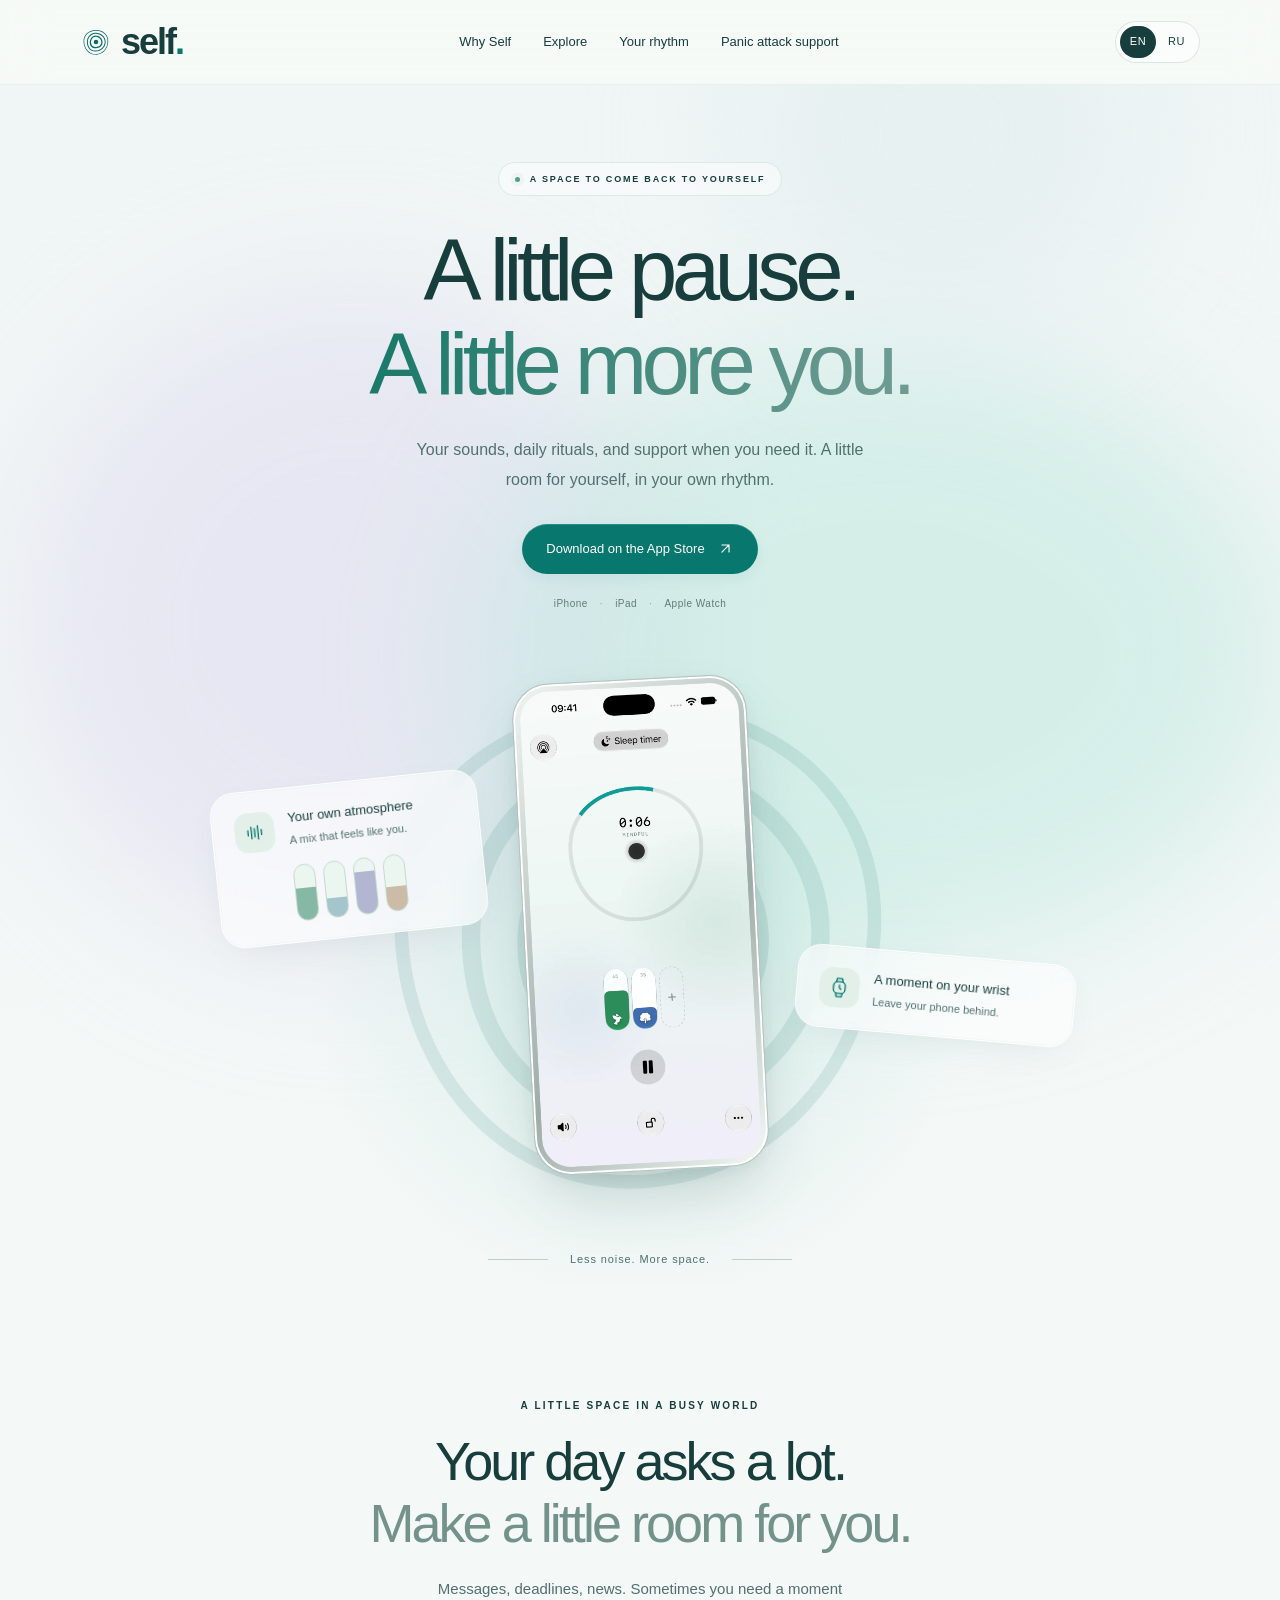
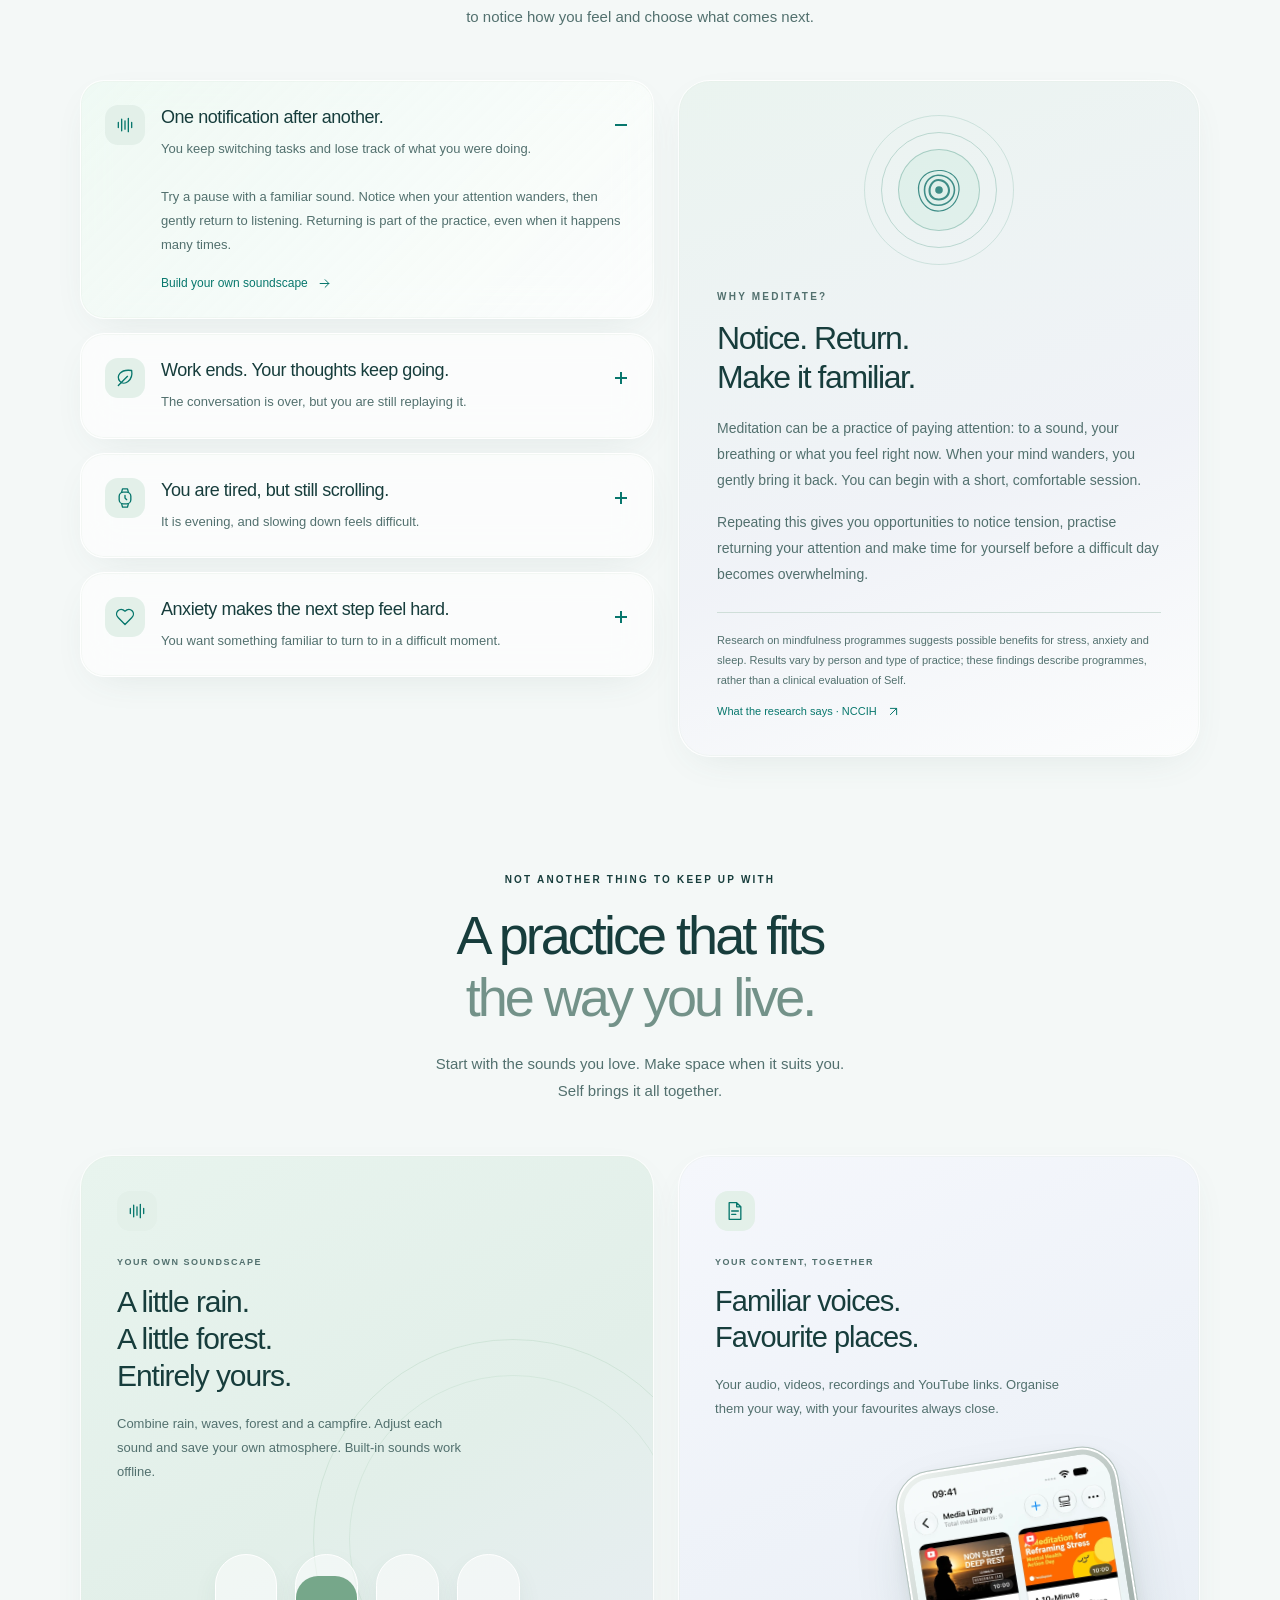
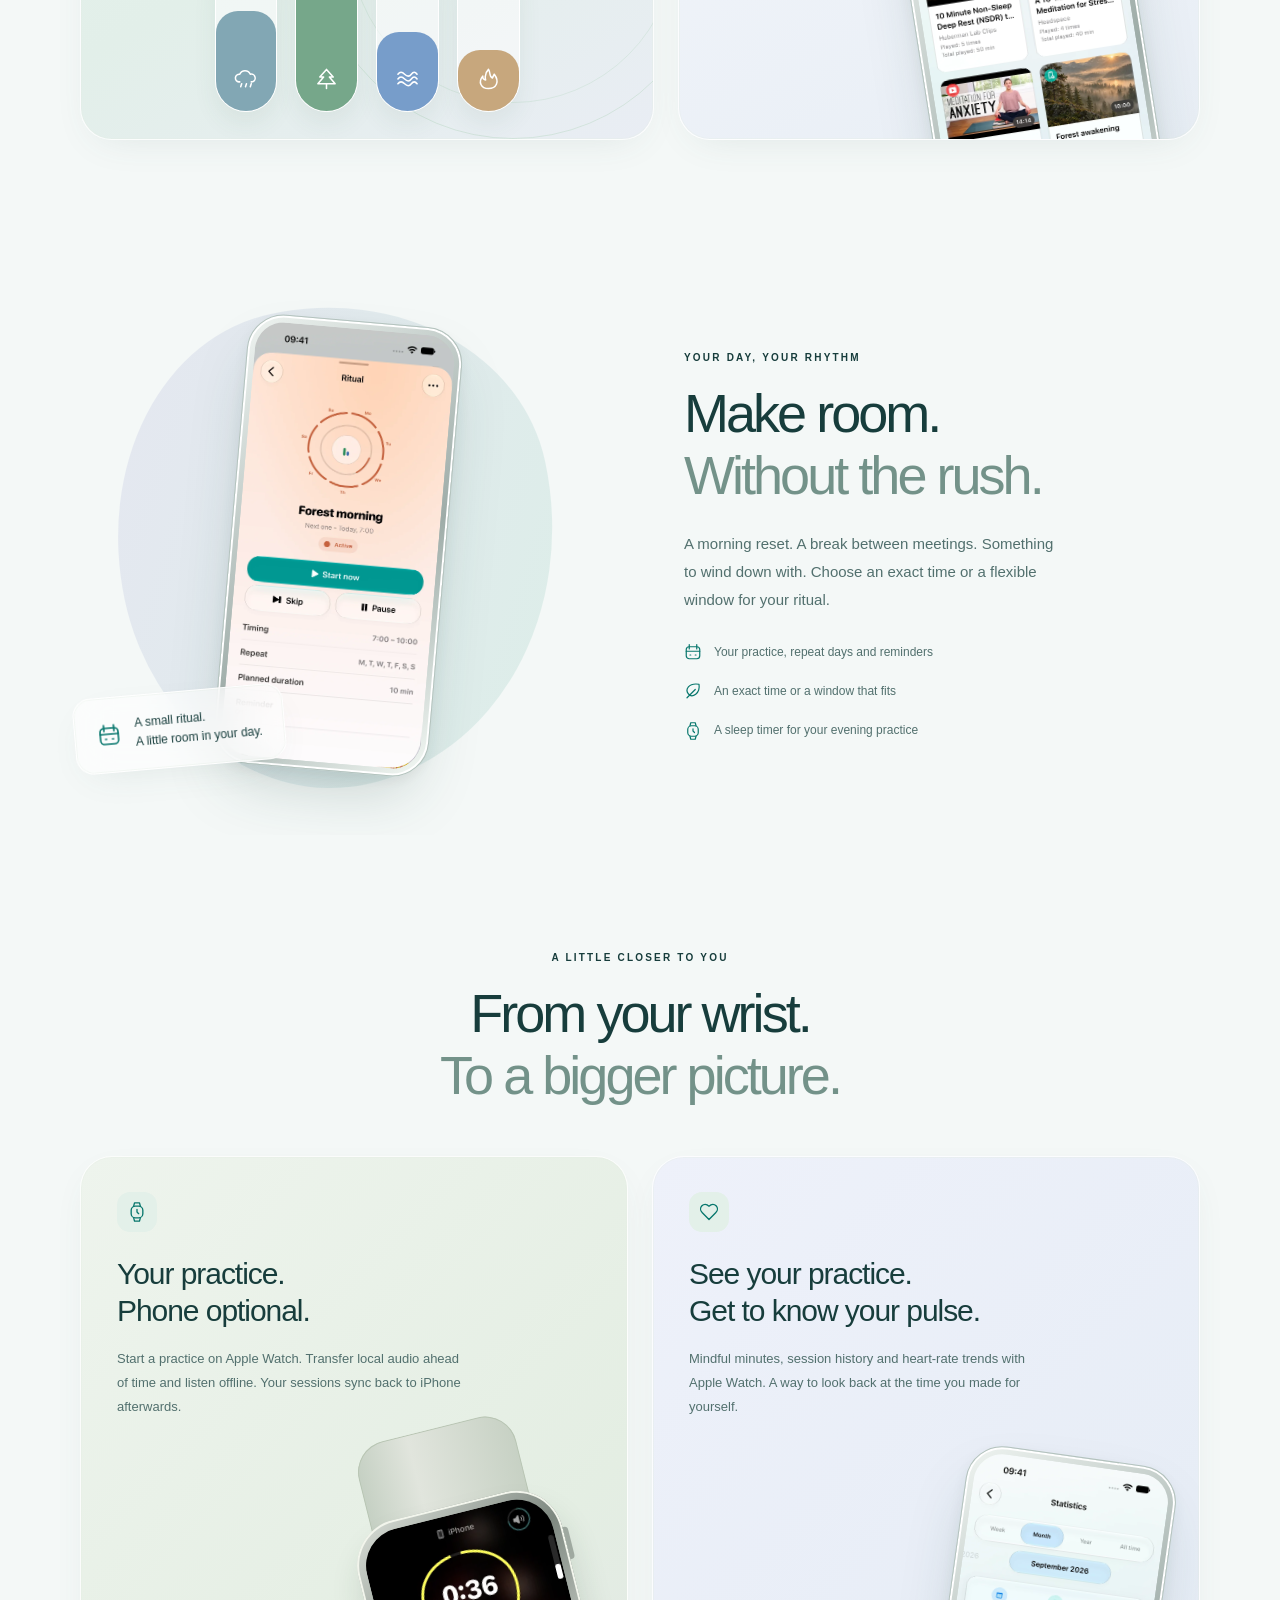
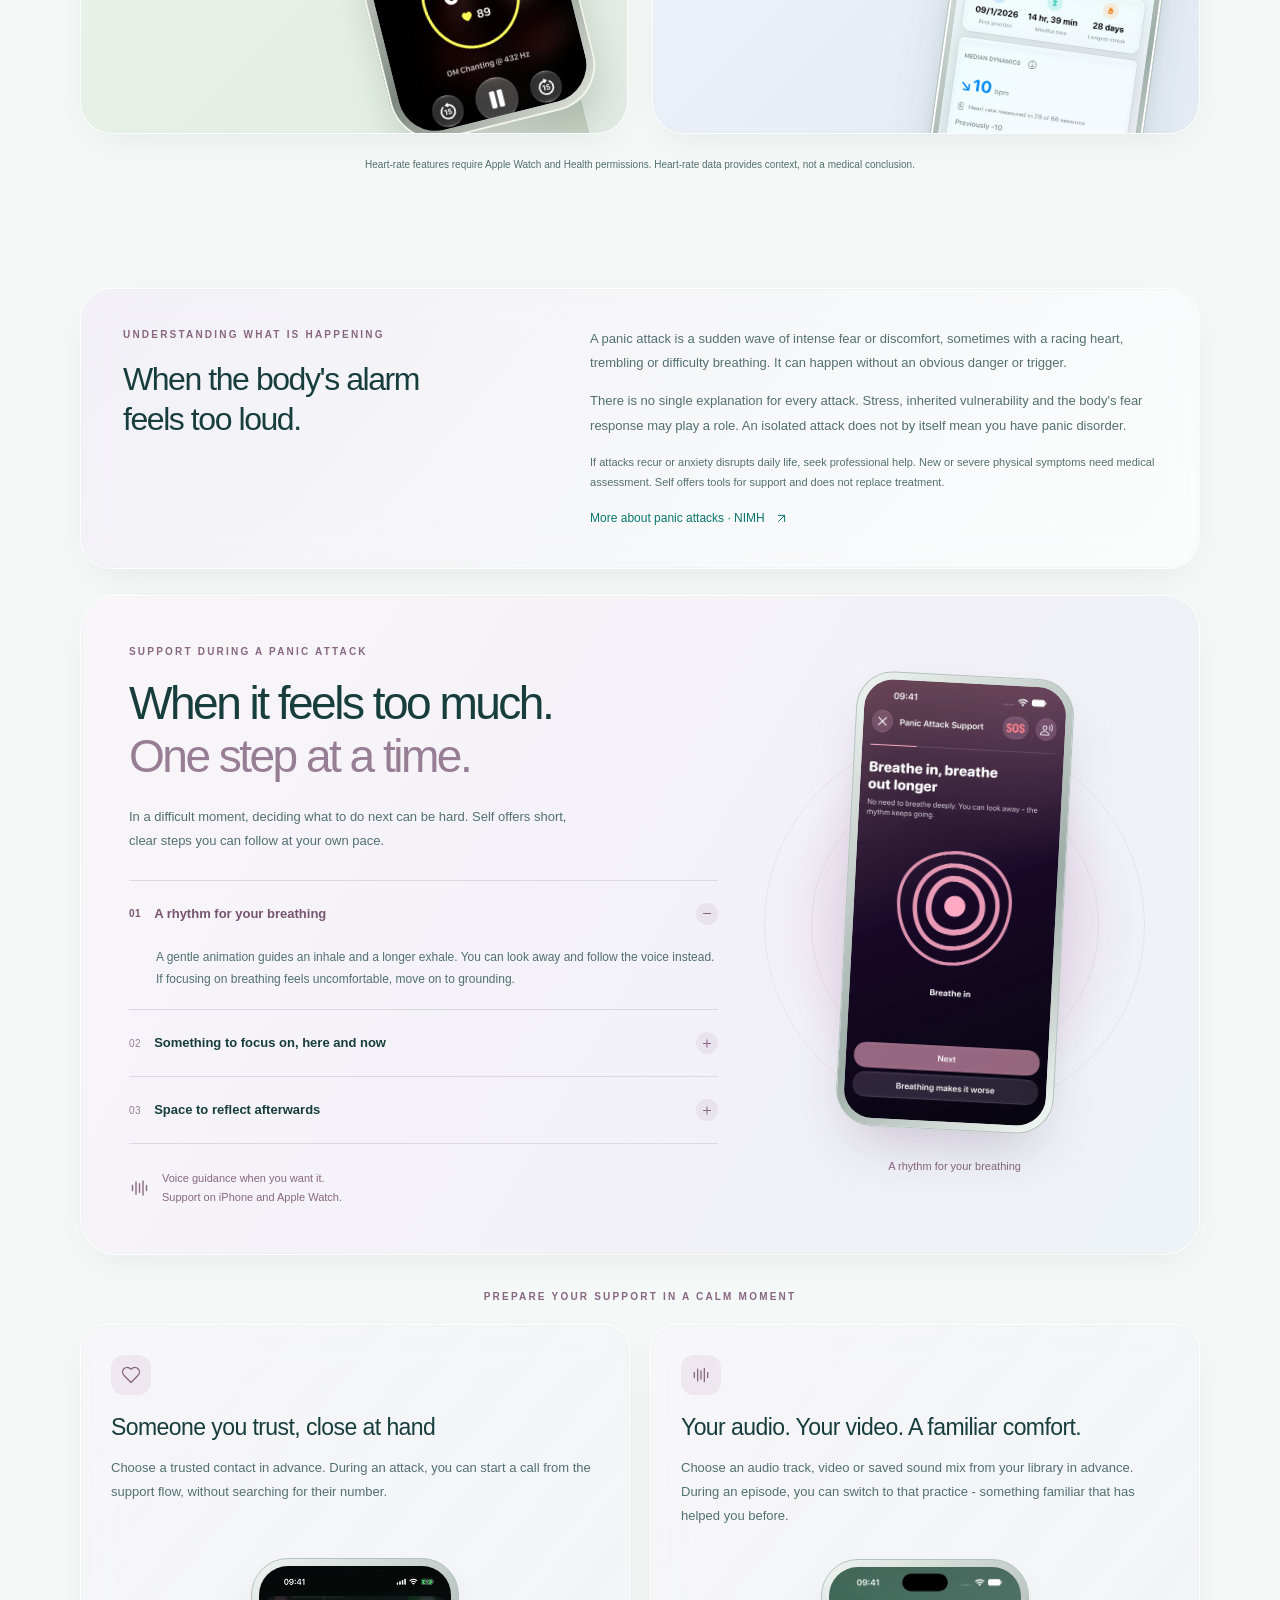
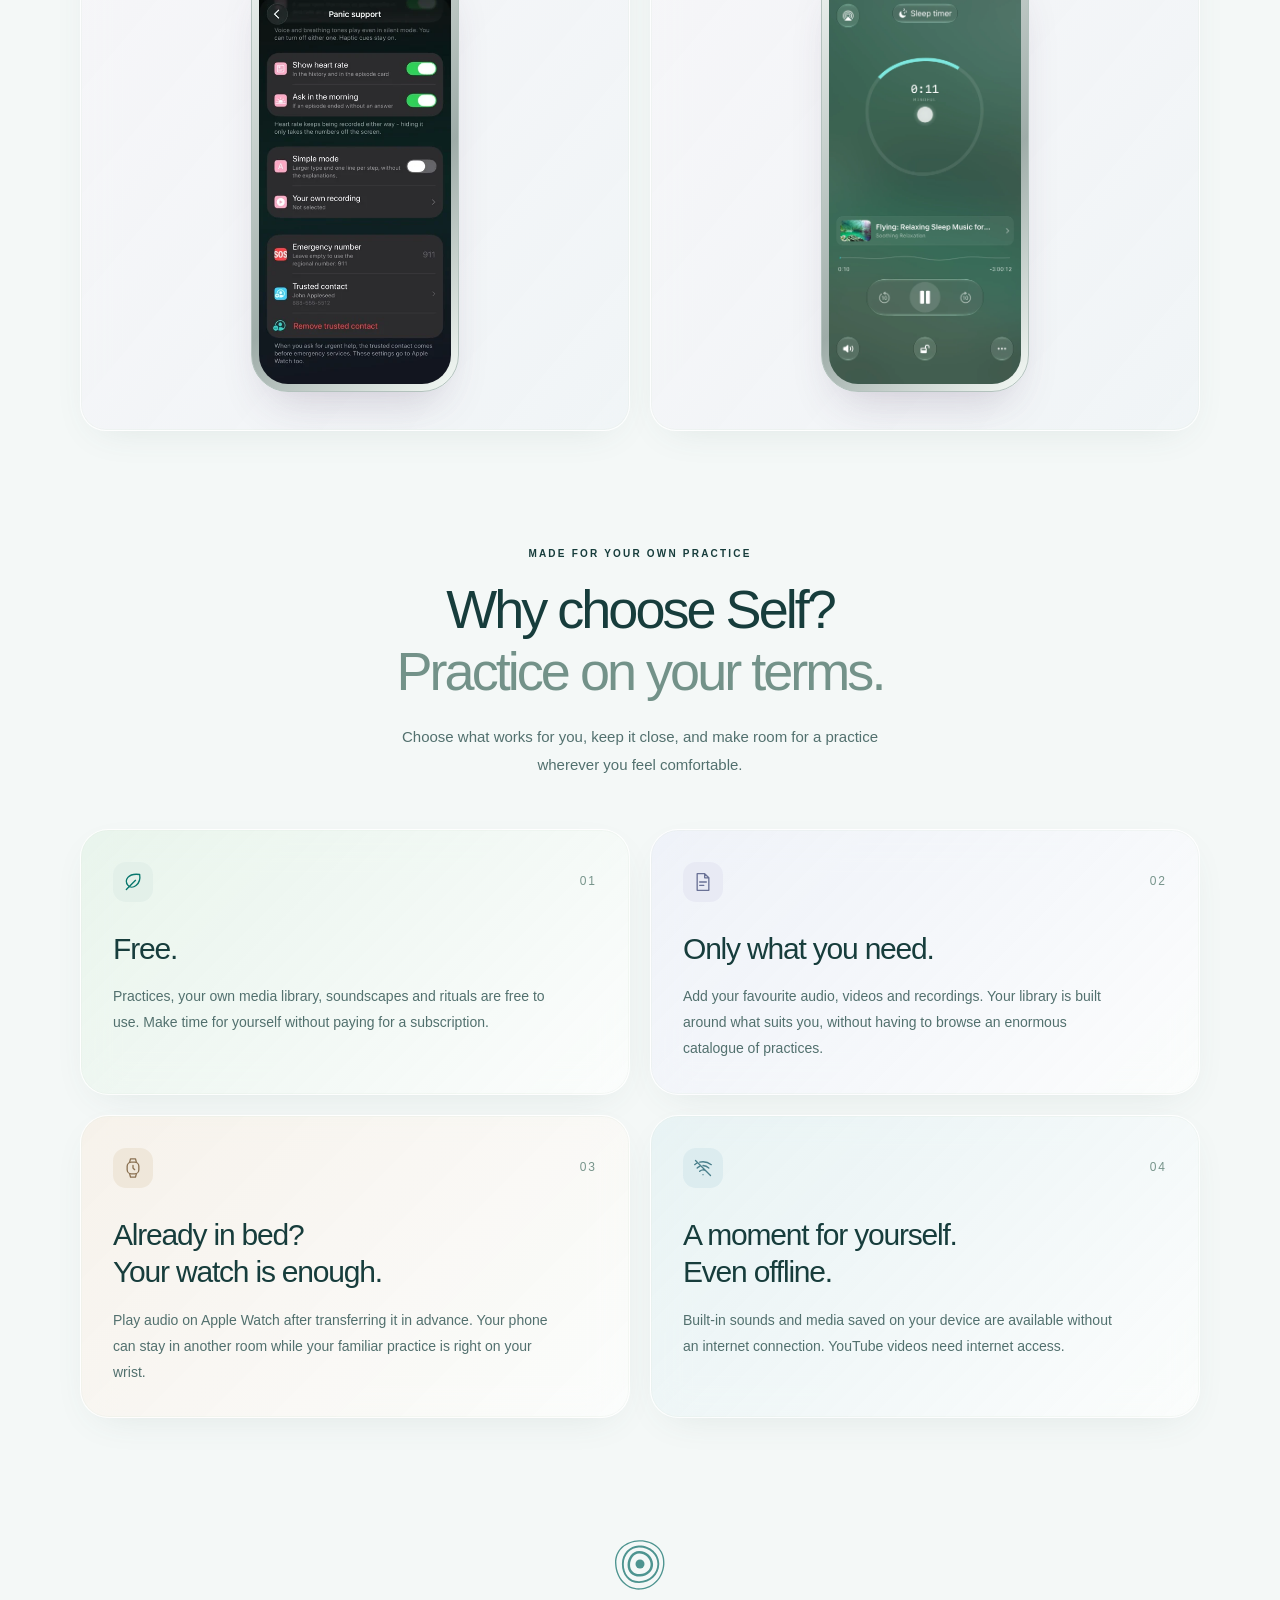
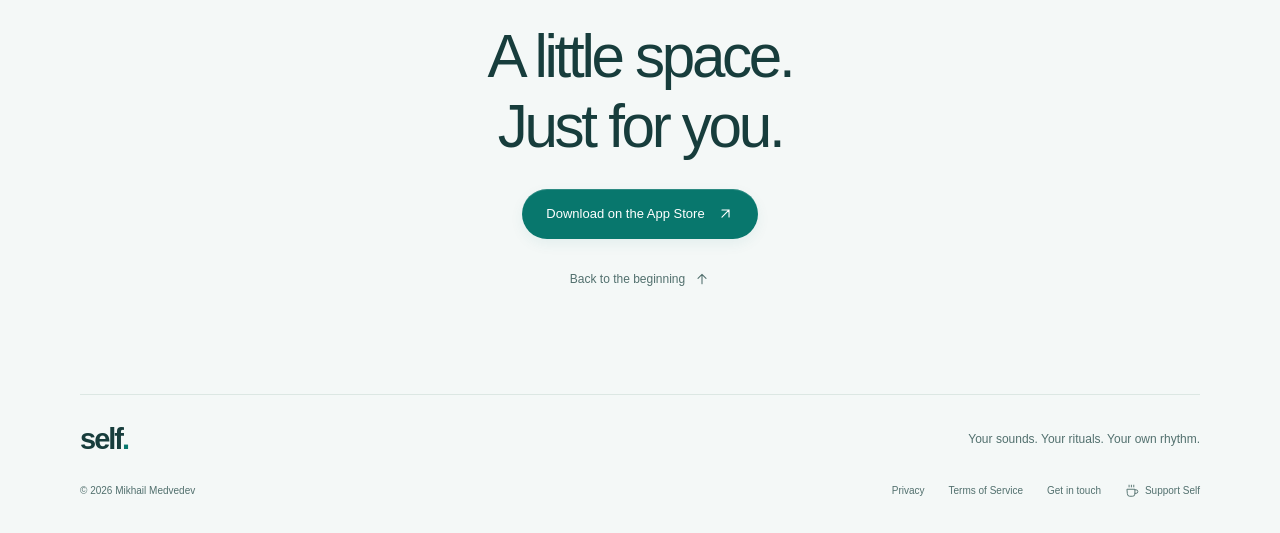
==== index.html @ de189ae2 "initial commit" ====
<!DOCTYPE html>
<html lang="en">
<head>
  <meta charset="utf-8">
  <meta name="viewport" content="width=device-width, initial-scale=1">
  <meta name="theme-color" content="#eff6f5">
  <meta name="description" content="Self is a space to come back to yourself. Your own sounds, daily rituals, mindful minutes and practices on Apple Watch.">
  <meta property="og:type" content="website">
  <meta property="og:title" content="Self - A space to come back to yourself">
  <meta property="og:description" content="Your sounds. Your rituals. Your own rhythm. Meet Self for iPhone, iPad and Apple Watch.">
  <meta property="og:image" content="https://c0dedbear.github.io/self-public/assets/social.jpg">
  <meta property="og:image:width" content="1200">
  <meta property="og:image:height" content="630">
  <meta name="twitter:card" content="summary_large_image">
  <title>Self - A space to come back to yourself</title>
  <link rel="icon" type="image/svg+xml" href="assets/favicon.svg">
  <link rel="stylesheet" href="assets/site.css">
  <link rel="preload" href="assets/mark.svg" as="image" type="image/svg+xml">
  <script src="assets/site.js" defer></script>
</head>
<body>
  <a class="skip-link" href="#main" data-i18n="skip">Skip to content</a>
  <svg class="icon-definitions" aria-hidden="true" xmlns="http://www.w3.org/2000/svg">
    <defs>
      <symbol id="i-arrow" viewBox="0 0 24 24"><path d="M5 12h14m-6-6 6 6-6 6"/></symbol>
      <symbol id="i-external" viewBox="0 0 24 24"><path d="M7 17 17 7M7 7h10v10"/></symbol>
      <symbol id="i-sound" viewBox="0 0 24 24"><path d="M4 9v6m4-10v14m4-12v10m4-13v16m4-11v6"/></symbol>
      <symbol id="i-watch" viewBox="0 0 24 24"><rect x="5" y="5" width="14" height="14" rx="5"/><path d="m8 5 1-4h6l1 4m-8 14 1 4h6l1-4m-4-10v3l2 2"/></symbol>
      <symbol id="i-leaf" viewBox="0 0 24 24"><path d="M20 3C6 1 1 10 6 16s16-1 14-13ZM4 21 15 10"/></symbol>
      <symbol id="i-heart" viewBox="0 0 24 24"><path d="M20 13 12 21 4 13C-2 7 6-1 12 5c6-6 14 2 8 8Z"/></symbol>
      <symbol id="i-file" viewBox="0 0 24 24"><path d="M14 2H5v20h14V7Zm0 0v5h5M8 12h8M8 16h5"/></symbol>
      <symbol id="i-calendar" viewBox="0 0 24 24"><rect x="3" y="5" width="18" height="16" rx="4"/><path d="M7 2v6m10-6v6M3 11h18m-13 5h1m6 0h1"/></symbol>
      <symbol id="i-rain" viewBox="0 0 24 24"><path d="M6 15H5a4 4 0 1 1 1-8 6 6 0 0 1 11 0 4 4 0 1 1 2 8h-1M8 17l-1 3m6-3-1 3m6-3-1 3"/></symbol>
      <symbol id="i-tree" viewBox="0 0 24 24"><path d="m12 2 7 8h-4l6 7H3l6-7H5Zm0 15v5"/></symbol>
      <symbol id="i-wave" viewBox="0 0 24 24"><path d="M2 7q3-4 7 0t7 0 6 0M2 12q3-4 7 0t7 0 6 0M2 17q3-4 7 0t7 0 6 0"/></symbol>
      <symbol id="i-fire" viewBox="0 0 24 24"><path d="M12 2c3 5 0 7 4 9l2-4c6 8 2 15-6 15S1 15 6 9c0 4 3 4 3 4s-2-6 3-11Z"/></symbol>
      <symbol id="i-coffee" viewBox="0 0 24 24"><path d="M4 9h13v8a4 4 0 0 1-4 4H8a4 4 0 0 1-4-4Zm13 1h2a3 3 0 1 1 0 6h-2M7 2v3m4-3v3m4-3v3"/></symbol>
      <symbol id="i-offline" viewBox="0 0 24 24"><path d="M3 3l18 18M2 8a17 17 0 0 1 3-2m3-1a17 17 0 0 1 14 3M5 12a11 11 0 0 1 3-2m4-1a11 11 0 0 1 7 3M8 16a6 6 0 0 1 7-1M12 20h.01"/></symbol>
      <symbol id="i-menu" viewBox="0 0 24 24"><path d="M4 8h16M4 16h16"/></symbol>
    </defs>
  </svg>

  <header class="site-header">
    <div class="header-inner container">
      <a class="wordmark" href="#" aria-label="Self"><img src="assets/mark.svg" width="32" height="32" alt=""><span>self<span class="wordmark-dot">.</span></span></a>
      <nav class="desktop-nav" aria-label="Main navigation" data-i18n-aria="nav">
        <a href="#why-self" data-i18n="navWhy">Why Self</a><a href="#features" data-i18n="navFeatures">Explore</a>
        <a href="#rhythm" data-i18n="navRhythm">Your rhythm</a>
        <a href="#support" data-i18n="navSupport">Panic attack support</a>
      </nav>
      <div class="header-actions">
        <div class="language-switch" role="group" aria-label="Language">
          <button type="button" data-language="en" aria-label="English" aria-pressed="true" lang="en">EN</button>
          <button type="button" data-language="ru" aria-label="Русский" aria-pressed="false" lang="ru">RU</button>
        </div>
        <details class="mobile-menu">
          <summary aria-label="Menu" data-i18n-aria="menu"><svg class="icon" aria-hidden="true"><use href="#i-menu"/></svg></summary>
          <nav aria-label="Mobile navigation" data-i18n-aria="nav"><a href="#why-self" data-i18n="navWhy">Why Self</a><a href="#features" data-i18n="navFeatures">Explore</a><a href="#rhythm" data-i18n="navRhythm">Your rhythm</a><a href="#support" data-i18n="navSupport">Panic attack support</a></nav>
        </details>
      </div>
    </div>
  </header>

  <main id="main">
    <section class="hero" aria-labelledby="hero-title">
      <div class="hero-wash" aria-hidden="true"><span></span><span></span><span></span></div>
      <div class="hero-content container">
        <span class="eyebrow hero-eyebrow"><span class="status-dot"></span><span data-i18n="heroEyebrow">A SPACE TO COME BACK TO YOURSELF</span></span>
        <h1 id="hero-title"><span data-i18n="heroTitle">A little pause.</span><br><span class="gradient-text" data-i18n="heroTitleAccent">A little more you.</span></h1>
        <p class="hero-description" data-i18n="heroDescription">Your sounds, daily rituals, and support when you need it. A little room for yourself, in your own rhythm.</p>
        <div class="hero-actions"><a class="button button-primary" href="https://apps.apple.com/app/id6794390672" target="_blank" rel="noopener noreferrer"><span data-i18n="download">Download on the App Store</span><svg class="icon" aria-hidden="true"><use href="#i-external"/></svg></a></div>
        <div class="platforms"><span>iPhone</span><span>iPad</span><span>Apple Watch</span></div>
      </div>
      <div class="hero-scene container">
        <div class="scene-halo" aria-hidden="true"></div>
        <div class="scene-mark" aria-hidden="true"><img src="assets/mark.svg" alt="" width="640" height="640"></div>
        <div class="scene-phone">
          <div class="phone-frame"><img src="assets/player-en.webp" data-screenshot="player" width="840" height="1826" alt="Self soundscape player with a mindful timer and individual sound controls" data-i18n-alt="playerAlt" fetchpriority="high"></div>
        </div>
        <div class="floating-card float-sounds glass-surface">
          <span class="tile-icon"><svg class="icon" aria-hidden="true"><use href="#i-sound"/></svg></span>
          <div><strong data-i18n="floatSounds">Your own atmosphere</strong><span data-i18n="floatSoundsBody">A mix that feels like you.</span></div>
          <div class="mini-faders" aria-hidden="true"><i></i><i></i><i></i><i></i></div>
        </div>
        <div class="floating-card float-watch glass-surface"><span class="tile-icon"><svg class="icon" aria-hidden="true"><use href="#i-watch"/></svg></span><div><strong data-i18n="floatWatch">A moment on your wrist</strong><span data-i18n="floatWatchBody">Leave your phone behind.</span></div></div>
        <div class="scene-caption"><span class="caption-line" aria-hidden="true"></span><span data-i18n="sceneCaption">Less noise. More space.</span><span class="caption-line" aria-hidden="true"></span></div>
      </div>
    </section>

    <section class="container section-space everyday-section" id="why-self" aria-labelledby="everyday-title">
      <div class="section-heading" data-reveal>
        <span class="eyebrow" data-i18n="everydayEyebrow">A LITTLE SPACE IN A BUSY WORLD</span>
        <h2 id="everyday-title"><span data-i18n="everydayTitle">Your day asks a lot.</span><br><span class="soft-text" data-i18n="everydayAccent">Make a little room for you.</span></h2>
        <p data-i18n="everydayBody">Messages, deadlines, news. Sometimes you need a moment to notice how you feel and choose what comes next.</p>
      </div>
      <div class="everyday-layout">
        <div class="everyday-situations" data-reveal>
          <details class="everyday-card glass-surface" name="everyday-situations" open>
            <summary><span class="tile-icon"><svg class="icon" aria-hidden="true"><use href="#i-sound"/></svg></span><span><strong data-i18n="everydayFocus">One notification after another.</strong><span data-i18n="everydayFocusPreview">You keep switching tasks and lose track of what you were doing.</span></span><span class="everyday-expand" aria-hidden="true"></span></summary>
            <div class="everyday-answer"><p data-i18n="everydayFocusBody">Try a pause with a familiar sound. Notice when your attention wanders, then gently return to listening. Returning is part of the practice, even when it happens many times.</p><a class="text-link" href="#features"><span data-i18n="everydayFocusLink">Build your own soundscape</span><svg class="icon" aria-hidden="true"><use href="#i-arrow"/></svg></a></div>
          </details>
          <details class="everyday-card glass-surface" name="everyday-situations">
            <summary><span class="tile-icon"><svg class="icon" aria-hidden="true"><use href="#i-leaf"/></svg></span><span><strong data-i18n="everydayWork">Work ends. Your thoughts keep going.</strong><span data-i18n="everydayWorkPreview">The conversation is over, but you are still replaying it.</span></span><span class="everyday-expand" aria-hidden="true"></span></summary>
            <div class="everyday-answer"><p data-i18n="everydayWorkBody">Give yourself a transition between work and the rest of your day. Play a favourite audio track, notice the sounds and how your body feels. A ritual in Self can remind you to make this space.</p><a class="text-link" href="#rhythm"><span data-i18n="everydayWorkLink">Make room for a daily ritual</span><svg class="icon" aria-hidden="true"><use href="#i-arrow"/></svg></a></div>
          </details>
          <details class="everyday-card glass-surface" name="everyday-situations">
            <summary><span class="tile-icon"><svg class="icon" aria-hidden="true"><use href="#i-watch"/></svg></span><span><strong data-i18n="everydayEvening">You are tired, but still scrolling.</strong><span data-i18n="everydayEveningPreview">It is evening, and slowing down feels difficult.</span></span><span class="everyday-expand" aria-hidden="true"></span></summary>
            <div class="everyday-answer"><p data-i18n="everydayEveningBody">Try a quieter ending to the day with rain, waves or your own audio. Set a sleep timer in Self so you can put the screen aside. Choose a practice that feels comfortable.</p><a class="text-link" href="#features"><span data-i18n="everydayEveningLink">Find your evening sounds</span><svg class="icon" aria-hidden="true"><use href="#i-arrow"/></svg></a></div>
          </details>
          <details class="everyday-card glass-surface" name="everyday-situations">
            <summary><span class="tile-icon"><svg class="icon" aria-hidden="true"><use href="#i-heart"/></svg></span><span><strong data-i18n="everydayAnxiety">Anxiety makes the next step feel hard.</strong><span data-i18n="everydayAnxietyPreview">You want something familiar to turn to in a difficult moment.</span></span><span class="everyday-expand" aria-hidden="true"></span></summary>
            <div class="everyday-answer"><p data-i18n="everydayAnxietyBody">Prepare while you feel calm: choose a trusted contact and familiar media, and try the support flow. During a panic attack, Self puts breathing prompts, grounding and a way to call your contact close at hand.</p><a class="text-link" href="#support"><span data-i18n="everydayAnxietyLink">Explore panic attack support</span><svg class="icon" aria-hidden="true"><use href="#i-arrow"/></svg></a></div>
          </details>
        </div>
        <aside class="practice-meaning glass-surface" aria-labelledby="practice-meaning-title" data-reveal>
          <div class="practice-orbit" aria-hidden="true"><span></span><span></span><span></span><img src="assets/mark.svg" width="64" height="64" alt=""></div>
          <span class="eyebrow" data-i18n="practiceEyebrow">WHY MEDITATE?</span>
          <h3 id="practice-meaning-title" data-i18n="practiceTitle">Notice. Return.<br>Make it familiar.</h3>
          <p data-i18n="practiceBody">Meditation can be a practice of paying attention: to a sound, your breathing or what you feel right now. When your mind wanders, you gently bring it back. You can begin with a short, comfortable session.</p>
          <p data-i18n="practiceRegular">Repeating this gives you opportunities to notice tension, practise returning your attention and make time for yourself before a difficult day becomes overwhelming.</p>
          <div class="practice-evidence"><p data-i18n="practiceEvidence">Research on mindfulness programmes suggests possible benefits for stress, anxiety and sleep. Results vary by person and type of practice; these findings describe programmes, rather than a clinical evaluation of Self.</p><a class="text-link" href="https://www.nccih.nih.gov/health/meditation-and-mindfulness-effectiveness-and-safety" target="_blank" rel="noopener noreferrer"><span data-i18n="practiceSource">What the research says · NCCIH</span><svg class="icon" aria-hidden="true"><use href="#i-external"/></svg></a></div>
        </aside>
      </div>
    </section>

    <section class="intro container section-space" id="features" aria-labelledby="intro-title">
      <div class="section-heading" data-reveal>
        <span class="eyebrow" data-i18n="introEyebrow">NOT ANOTHER THING TO KEEP UP WITH</span>
        <h2 id="intro-title"><span data-i18n="introTitle">A practice that fits</span><br><span class="soft-text" data-i18n="introAccent">the way you live.</span></h2>
        <p data-i18n="introBody">Start with the sounds you love. Make space when it suits you. Self brings it all together.</p>
      </div>
      <div class="feature-grid">
        <article class="feature-card sound-card glass-surface" data-reveal>
          <div class="feature-copy"><span class="tile-icon"><svg class="icon" aria-hidden="true"><use href="#i-sound"/></svg></span><span class="eyebrow" data-i18n="soundsEyebrow">YOUR OWN SOUNDSCAPE</span><h3 data-i18n="soundsTitle">A little rain.<br>A little forest.<br>Entirely yours.</h3><p data-i18n="soundsBody">Combine rain, waves, forest and a campfire. Adjust each sound and save your own atmosphere. Built-in sounds work offline.</p></div>
          <div class="sound-art" aria-hidden="true"><div class="sound-orbit"></div><div class="sound-bars"><div class="sound-bar rain"><span></span><svg class="icon"><use href="#i-rain"/></svg></div><div class="sound-bar forest"><span></span><svg class="icon"><use href="#i-tree"/></svg></div><div class="sound-bar waves"><span></span><svg class="icon"><use href="#i-wave"/></svg></div><div class="sound-bar fire"><span></span><svg class="icon"><use href="#i-fire"/></svg></div></div></div>
        </article>
        <article class="feature-card library-card glass-surface" data-reveal>
          <div class="feature-copy"><span class="tile-icon"><svg class="icon" aria-hidden="true"><use href="#i-file"/></svg></span><span class="eyebrow" data-i18n="libraryEyebrow">YOUR CONTENT, TOGETHER</span><h3 data-i18n="libraryTitle">Familiar voices.<br>Favourite places.</h3><p data-i18n="libraryBody">Your audio, videos, recordings and YouTube links. Organise them your way, with your favourites always close.</p></div>
          <div class="card-device"><div class="phone-frame"><img src="assets/library-en.webp" data-screenshot="library" width="840" height="1826" alt="Self media library with personal audio and YouTube videos" data-i18n-alt="libraryAlt" loading="lazy" decoding="async"></div></div>
        </article>
      </div>
    </section>

    <section class="rhythm-section section-space" id="rhythm" aria-labelledby="rhythm-title">
      <div class="container rhythm-layout">
        <div class="rhythm-visual" data-reveal><div class="rhythm-blob" aria-hidden="true"></div><div class="phone-frame"><img src="assets/rituals-en.webp" data-screenshot="rituals" width="840" height="1826" alt="Self ritual schedule with flexible practice times" data-i18n-alt="ritualsAlt" loading="lazy" decoding="async"></div><div class="ritual-note glass-surface"><svg class="icon" aria-hidden="true"><use href="#i-calendar"/></svg><span data-i18n="ritualNote">A small ritual.<br>A little room in your day.</span></div></div>
        <div class="rhythm-copy" data-reveal><span class="eyebrow" data-i18n="rhythmEyebrow">YOUR DAY, YOUR RHYTHM</span><h2 id="rhythm-title"><span data-i18n="rhythmTitle">Make room.</span><br><span class="soft-text" data-i18n="rhythmAccent">Without the rush.</span></h2><p data-i18n="rhythmBody">A morning reset. A break between meetings. Something to wind down with. Choose an exact time or a flexible window for your ritual.</p><ul class="detail-list"><li><svg class="icon" aria-hidden="true"><use href="#i-calendar"/></svg><span data-i18n="rhythmDetail1">Your practice, repeat days and reminders</span></li><li><svg class="icon" aria-hidden="true"><use href="#i-leaf"/></svg><span data-i18n="rhythmDetail2">An exact time or a window that fits</span></li><li><svg class="icon" aria-hidden="true"><use href="#i-watch"/></svg><span data-i18n="rhythmDetail3">A sleep timer for your evening practice</span></li></ul></div>
      </div>
    </section>

    <section class="container section-space" aria-labelledby="devices-title">
      <div class="section-heading" data-reveal><span class="eyebrow" data-i18n="devicesEyebrow">A LITTLE CLOSER TO YOU</span><h2 id="devices-title"><span data-i18n="devicesTitle">From your wrist.</span><br><span class="soft-text" data-i18n="devicesAccent">To a bigger picture.</span></h2></div>
      <div class="feature-grid devices-grid">
        <article class="feature-card watch-card glass-surface" data-reveal><div class="feature-copy"><span class="tile-icon"><svg class="icon" aria-hidden="true"><use href="#i-watch"/></svg></span><h3 data-i18n="watchTitle">Your practice.<br>Phone optional.</h3><p data-i18n="watchBody">Start a practice on Apple Watch. Transfer local audio ahead of time and listen offline. Your sessions sync back to iPhone afterwards.</p></div><div class="watch-stage"><div class="watch-strap" aria-hidden="true"></div><div class="watch-frame"><img src="assets/watch-en.webp" data-screenshot="watch" width="416" height="496" alt="Self practice player on Apple Watch" data-i18n-alt="watchAlt" loading="lazy" decoding="async"></div></div></article>
        <article class="feature-card diary-card glass-surface" data-reveal><div class="feature-copy"><span class="tile-icon"><svg class="icon" aria-hidden="true"><use href="#i-heart"/></svg></span><h3 data-i18n="diaryTitle">See your practice.<br>Get to know your pulse.</h3><p data-i18n="diaryBody">Mindful minutes, session history and heart-rate trends with Apple Watch. A way to look back at the time you made for yourself.</p></div><div class="card-device"><div class="phone-frame"><img src="assets/diary-en.webp" data-screenshot="diary" width="840" height="1826" alt="Self diary with mindful minutes and heart-rate trends" data-i18n-alt="diaryAlt" loading="lazy" decoding="async"></div></div></article>
      </div>
      <p class="feature-note" data-i18n="heartNote">Heart-rate features require Apple Watch and Health permissions. Heart-rate data provides context, not a medical conclusion.</p>
    </section>

    <section class="container section-space" id="support" aria-labelledby="panic-title">
      <div class="panic-context glass-surface" data-reveal>
        <div><span class="eyebrow" data-i18n="panicContextEyebrow">UNDERSTANDING WHAT IS HAPPENING</span><h3 data-i18n="panicContextTitle">When the body's alarm<br>feels too loud.</h3></div>
        <div class="panic-context-copy"><p data-i18n="panicContextBody">A panic attack is a sudden wave of intense fear or discomfort, sometimes with a racing heart, trembling or difficulty breathing. It can happen without an obvious danger or trigger.</p><p data-i18n="panicContextCauses">There is no single explanation for every attack. Stress, inherited vulnerability and the body's fear response may play a role. An isolated attack does not by itself mean you have panic disorder.</p><p class="panic-context-care" data-i18n="panicContextCare">If attacks recur or anxiety disrupts daily life, seek professional help. New or severe physical symptoms need medical assessment. Self offers tools for support and does not replace treatment.</p><a class="text-link" href="https://www.nimh.nih.gov/health/publications/panic-disorder-when-fear-overwhelms" target="_blank" rel="noopener noreferrer"><span data-i18n="panicContextSource">More about panic attacks · NIMH</span><svg class="icon" aria-hidden="true"><use href="#i-external"/></svg></a></div>
      </div>
      <div class="panic-panel glass-surface" data-reveal>
        <div class="panic-copy">
          <span class="eyebrow" data-i18n="panicEyebrow">SUPPORT DURING A PANIC ATTACK</span>
          <h2 id="panic-title"><span data-i18n="panicTitle">When it feels too much.</span><br><span class="soft-text" data-i18n="panicAccent">One step at a time.</span></h2>
          <p class="panic-intro" data-i18n="panicBody">In a difficult moment, deciding what to do next can be hard. Self offers short, clear steps you can follow at your own pace.</p>
          <div class="panic-mechanics">
            <details name="panic-steps" data-panic-step="breathing" open>
              <summary><span class="panic-step" aria-hidden="true">01</span><span data-i18n="panicBreathing">A rhythm for your breathing</span><span class="panic-expand" aria-hidden="true"></span></summary>
              <p data-i18n="panicBreathingBody">A gentle animation guides an inhale and a longer exhale. You can look away and follow the voice instead. If focusing on breathing feels uncomfortable, move on to grounding.</p>
              <div class="panic-step-visual"><div class="phone-frame"><img src="assets/panic-en.webp" data-screenshot="panic" width="840" height="1826" alt="Self panic support screen with a breathing guide" data-i18n-alt="panicAlt" loading="lazy" decoding="async"></div></div>
            </details>
            <details name="panic-steps" data-panic-step="grounding">
              <summary><span class="panic-step" aria-hidden="true">02</span><span data-i18n="panicGrounding">Something to focus on, here and now</span><span class="panic-expand" aria-hidden="true"></span></summary>
              <p data-i18n="panicGroundingBody">Simple prompts turn your attention to nearby objects, sounds and the feeling of your feet on the ground. Try another prompt, repeat a step or skip it - you choose what fits.</p>
              <div class="panic-step-visual"><div class="phone-frame"><img src="assets/panic-grounding-en.webp" data-screenshot="panic-grounding" width="840" height="1826" alt="A grounding exercise in Self that brings attention to objects nearby" data-i18n-alt="panicGroundingAlt" loading="lazy" decoding="async"></div></div>
            </details>
            <details name="panic-steps" data-panic-step="reflection">
              <summary><span class="panic-step" aria-hidden="true">03</span><span data-i18n="panicHistory">Space to reflect afterwards</span><span class="panic-expand" aria-hidden="true"></span></summary>
              <p data-i18n="panicHistoryBody">Save the duration, circumstances, a personal note and available heart-rate data. Return to your history to notice patterns, or export it as PDF or CSV with the details you choose to include.</p>
              <div class="panic-step-visual"><div class="phone-frame"><img src="assets/panic-reflection-en.webp" data-screenshot="panic-reflection" width="840" height="1826" alt="Self reflection screen for recording the circumstances after an episode" data-i18n-alt="panicReflectionAlt" loading="lazy" decoding="async"></div></div>
            </details>
          </div>
          <div class="panic-voice"><svg class="icon" aria-hidden="true"><use href="#i-sound"/></svg><p data-i18n="panicVoice">Voice guidance when you want it.
Support on iPhone and Apple Watch.</p></div>
        </div>
        <div class="panic-visual">
          <div class="panic-orbit" aria-hidden="true"></div>
          <div class="phone-frame panic-screen-stack" id="panic-screens">
            <img class="panic-screen is-active" data-panic-screen="breathing" src="assets/panic-en.webp" data-screenshot="panic" width="840" height="1826" alt="Self panic support screen with a breathing guide" data-i18n-alt="panicAlt" loading="lazy" decoding="async">
            <img class="panic-screen" data-panic-screen="grounding" src="assets/panic-grounding-en.webp" data-screenshot="panic-grounding" width="840" height="1826" alt="A grounding exercise in Self that brings attention to objects nearby" data-i18n-alt="panicGroundingAlt" aria-hidden="true" loading="lazy" decoding="async">
            <img class="panic-screen" data-panic-screen="reflection" src="assets/panic-reflection-en.webp" data-screenshot="panic-reflection" width="840" height="1826" alt="Self reflection screen for recording the circumstances after an episode" data-i18n-alt="panicReflectionAlt" aria-hidden="true" loading="lazy" decoding="async">
          </div>
          <span class="panic-caption" data-i18n="panicBreathing">A rhythm for your breathing</span>
        </div>
      </div>
      <div class="panic-preparation" data-reveal>
        <p class="eyebrow" data-i18n="panicPrepare">PREPARE YOUR SUPPORT IN A CALM MOMENT</p>
        <div class="panic-personal-grid">
          <article class="panic-personal-card glass-surface"><span class="tile-icon"><svg class="icon" aria-hidden="true"><use href="#i-heart"/></svg></span><h3 data-i18n="panicContact">Someone you trust, close at hand</h3><p data-i18n="panicContactBody">Choose a trusted contact in advance. During an attack, you can start a call from the support flow, without searching for their number.</p><div class="panic-card-visual"><div class="phone-frame"><img src="assets/panic-contact-en.webp" data-screenshot="panic-contact" width="840" height="1826" alt="Self panic support settings with a chosen trusted contact" data-i18n-alt="panicContactAlt" loading="lazy" decoding="async"></div></div></article>
          <article class="panic-personal-card glass-surface"><span class="tile-icon"><svg class="icon" aria-hidden="true"><use href="#i-sound"/></svg></span><h3 data-i18n="panicPersonalMedia">Your audio. Your video. A familiar comfort.</h3><p data-i18n="panicPersonalMediaBody">Choose an audio track, video or saved sound mix from your library in advance. During an episode, you can switch to that practice - something familiar that has helped you before.</p><div class="panic-card-visual"><div class="phone-frame"><img src="assets/panic-personal-media-en.webp" data-screenshot="panic-personal-media" width="840" height="1826" alt="Self player playing the Flying video by Soothing Relaxation" data-i18n-alt="panicPersonalMediaAlt" loading="lazy" decoding="async"></div></div></article>
        </div>
      </div>
    </section>

    <section class="container section-space advantages-section" id="why-choose-self" aria-labelledby="advantages-title">
      <div class="section-heading" data-reveal>
        <span class="eyebrow" data-i18n="advantagesEyebrow">MADE FOR YOUR OWN PRACTICE</span>
        <h2 id="advantages-title"><span data-i18n="advantagesTitle">Why choose Self?</span><br><span class="soft-text" data-i18n="advantagesAccent">Practice on your terms.</span></h2>
        <p data-i18n="advantagesBody">Choose what works for you, keep it close, and make room for a practice wherever you feel comfortable.</p>
      </div>
      <div class="advantages-grid">
        <article class="advantage-card advantage-free glass-surface" data-reveal>
          <div class="advantage-top"><span class="tile-icon"><svg class="icon" aria-hidden="true"><use href="#i-leaf"/></svg></span><span class="advantage-number" aria-hidden="true">01</span></div>
          <h3 data-i18n="advantageFreeTitle">Free.</h3>
          <p data-i18n="advantageFreeBody">Practices, your own media library, soundscapes and rituals are free to use. Make time for yourself without paying for a subscription.</p>
        </article>
        <article class="advantage-card advantage-library glass-surface" data-reveal>
          <div class="advantage-top"><span class="tile-icon"><svg class="icon" aria-hidden="true"><use href="#i-file"/></svg></span><span class="advantage-number" aria-hidden="true">02</span></div>
          <h3 data-i18n="advantageLibraryTitle">Only what you need.</h3>
          <p data-i18n="advantageLibraryBody">Add your favourite audio, videos and recordings. Your library is built around what suits you, without having to browse an enormous catalogue of practices.</p>
        </article>
        <article class="advantage-card advantage-watch glass-surface" data-reveal>
          <div class="advantage-top"><span class="tile-icon"><svg class="icon" aria-hidden="true"><use href="#i-watch"/></svg></span><span class="advantage-number" aria-hidden="true">03</span></div>
          <h3 data-i18n="advantageWatchTitle">Already in bed?<br>Your watch is enough.</h3>
          <p data-i18n="advantageWatchBody">Play audio on Apple Watch after transferring it in advance. Your phone can stay in another room while your familiar practice is right on your wrist.</p>
        </article>
        <article class="advantage-card advantage-offline glass-surface" data-reveal>
          <div class="advantage-top"><span class="tile-icon"><svg class="icon" aria-hidden="true"><use href="#i-offline"/></svg></span><span class="advantage-number" aria-hidden="true">04</span></div>
          <h3 data-i18n="advantageOfflineTitle">A moment for yourself.<br>Even offline.</h3>
          <p data-i18n="advantageOfflineBody">Built-in sounds and media saved on your device are available without an internet connection. YouTube videos need internet access.</p>
        </article>
      </div>
    </section>

    <section class="closing container" data-reveal aria-labelledby="closing-title"><img src="assets/mark.svg" width="64" height="64" alt=""><h2 id="closing-title" data-i18n="closingTitle">A little space.<br>Just for you.</h2><div class="closing-actions"><a class="button button-primary" href="https://apps.apple.com/app/id6794390672" target="_blank" rel="noopener noreferrer"><span data-i18n="download">Download on the App Store</span><svg class="icon" aria-hidden="true"><use href="#i-external"/></svg></a></div><a class="text-link" href="#main"><span data-i18n="backTop">Back to the beginning</span><svg class="icon" aria-hidden="true"><use href="#i-arrow"/></svg></a></section>
  </main>

  <footer class="site-footer container"><div class="footer-top"><a class="wordmark" href="#" aria-label="Self"><span>self<span class="wordmark-dot">.</span></span></a><p data-i18n="footerTagline">Your sounds. Your rituals. Your own rhythm.</p></div><div class="footer-bottom"><span class="copyright">© <span data-year>2026</span> Mikhail Medvedev</span><nav aria-label="Useful links" data-i18n-aria="footerNav"><a href="privacy/" data-legal-link data-i18n="privacy">Privacy</a><a href="terms/" data-legal-link data-i18n="terms">Terms of Service</a><a href="mailto:codedbear@icloud.com" data-i18n="contact">Get in touch</a><a href="https://buymeacoffee.com/mikhailstories" target="_blank" rel="noopener noreferrer" class="footer-coffee"><svg class="icon" aria-hidden="true"><use href="#i-coffee"/></svg><span data-i18n="footerSupport">Support Self</span></a></nav></div></footer>
</body>
</html>
---- assets/site.css ----
:root {
  color-scheme: light;
  --ink: #173d3c;
  --secondary: #52706e;
  --accent: #08776d;
  --accent-dark: #07665f;
  --mint: #d2eee5;
  --background: #f4f8f7;
  --rule: #dce7e3;
  --glass: rgb(255 255 255 / 62%);
  --ease: cubic-bezier(.22, 1, .36, 1);
  font-family: -apple-system, BlinkMacSystemFont, "Segoe UI", sans-serif;
  font-synthesis: none;
  -webkit-font-smoothing: antialiased;
  scroll-behavior: smooth;
  scroll-padding-top: 104px;
}
* { box-sizing: border-box; }
body { margin: 0; background: var(--background); color: var(--ink); line-height: 1.6; }
body, button, a { -webkit-tap-highlight-color: transparent; }
button, input { font: inherit; }
button, summary { cursor: pointer; }
a { color: inherit; text-decoration: none; }
img { max-width: 100%; height: auto; display: block; }
button { color: inherit; }
button:disabled { cursor: default; }
[hidden] { display: none !important; }
::selection { color: var(--ink); background: #c6e8de; }
:focus-visible { outline: 3px solid var(--accent); outline-offset: 5px; }
.container { width: min(1120px, calc(100% - 64px)); margin-inline: auto; }
.icon { display: block; width: 24px; height: 24px; fill: none; stroke: currentColor; stroke-width: 1.6; stroke-linecap: round; stroke-linejoin: round; flex: 0 0 auto; }
.icon-definitions { position: absolute; width: 0; height: 0; overflow: hidden; }
.sr-only { position: absolute; width: 1px; height: 1px; padding: 0; margin: -1px; overflow: hidden; clip-path: inset(50%); white-space: nowrap; border: 0; }
.skip-link { position: fixed; z-index: 20; left: 24px; top: 16px; padding: 12px 20px; border-radius: 14px; color: #fff; background: var(--accent); transform: translateY(-160%); }
.skip-link:focus { transform: none; }
.site-header { position: sticky; z-index: 10; top: 0; background: rgb(246 250 248 / 78%); border-bottom: 1px solid rgb(216 231 225 / 50%); backdrop-filter: blur(22px); -webkit-backdrop-filter: blur(22px); }
.header-inner { min-height: 84px; display: flex; justify-content: space-between; align-items: center; gap: 24px; }
.wordmark { display: inline-flex; align-items: center; gap: 9px; line-height: 1; }
.wordmark > span { font-size: 36px; letter-spacing: -2px; font-weight: 650; }
.wordmark-dot { color: var(--accent); }
.desktop-nav { display: flex; gap: 32px; font-size: 13px; font-weight: 500; }
.desktop-nav a { padding-block: 12px; position: relative; }
.desktop-nav a::after { content: ""; position: absolute; bottom: 7px; left: 0; width: 100%; height: 1px; background: var(--accent); transform: scaleX(0); transform-origin: left; transition: transform .3s var(--ease); }
.desktop-nav a:hover::after { transform: scaleX(1); }
.header-actions { display: flex; align-items: center; gap: 12px; }
.language-switch { display: flex; gap: 2px; padding: 4px; border: 1px solid rgb(201 219 211 / 65%); border-radius: 100px; background: rgb(255 255 255 / 55%); }
.language-switch button { border: 0; background: none; border-radius: 100px; padding: 7px 10px; min-height: 32px; font-size: 11px; letter-spacing: .5px; transition: background .2s, color .2s; }
.language-switch button[aria-pressed="true"] { background: var(--ink); color: #fff; }
.mobile-menu summary { width: 38px; height: 38px; display: grid; place-items: center; background: transparent; border: 1px solid var(--rule); border-radius: 50%; }
.mobile-menu { display: none; }
.hero { position: relative; overflow: clip; padding-top: 77px; background: linear-gradient(180deg, #f0f5f5, #f4f8f7); isolation: isolate; }
.hero-wash { position: absolute; inset: 0; z-index: -1; pointer-events: none; }
.hero-wash span { position: absolute; border-radius: 50%; filter: blur(70px); opacity: .52; animation: ambient 22s ease-in-out infinite alternate; }
.hero-wash span:nth-child(1) { width: 660px; height: 660px; left: calc(50% - 620px); top: 210px; background: #dcdaef; }
.hero-wash span:nth-child(2) { width: 820px; height: 620px; right: calc(50% - 650px); top: 260px; background: #bce8dd; animation-delay: -10s; }
.hero-wash span:nth-child(3) { width: 420px; height: 400px; right: 10%; top: -150px; background: #dfedee; animation-delay: -5s; }
.hero-content { position: relative; z-index: 2; text-align: center; }
.eyebrow { font-size: 10px; font-weight: 600; letter-spacing: 2.2px; text-transform: uppercase; line-height: 1.6; display: block; }
.hero-eyebrow { display: inline-flex; align-items: center; gap: 10px; border: 1px solid #dbe9e3; border-radius: 100px; padding: 9px 16px; background: rgb(255 255 255 / 50%); font-size: 9px; letter-spacing: 1.8px; }
.status-dot { width: 5px; height: 5px; border-radius: 50%; background: #579d88; box-shadow: 0 0 0 4px #579d8810; flex: 0 0 auto; }
h1, h2, h3, p { margin: 0; }
h1 { font-weight: 500; font-size: clamp(56px, 6.8vw, 88px); line-height: 1.08; letter-spacing: -.065em; margin: 27px 0 24px; }
.gradient-text { color: var(--accent); background: linear-gradient(110deg, #167867, #6d9a92 92%); -webkit-background-clip: text; background-clip: text; -webkit-text-fill-color: transparent; }
.hero-description { max-width: 450px; margin-inline: auto; font-size: 16px; color: var(--secondary); line-height: 1.85; }
.hero-actions { margin: 29px 0 22px; display: flex; justify-content: center; align-items: center; gap: 20px; flex-wrap: wrap; }
.button { display: inline-flex; justify-content: center; align-items: center; gap: 12px; min-height: 50px; border: 0; border-radius: 100px; padding: 14px 24px; font-size: 13px; font-weight: 500; line-height: 1.5; transition: transform .3s var(--ease), box-shadow .3s, background .3s; }
.button-primary { color: #fff; background: var(--accent); box-shadow: 0 5px 14px #08776d12, inset 0 1px 0 #ffffff26; }
.button-primary:hover { background: var(--accent-dark); transform: translateY(-2px); box-shadow: 0 10px 24px #08776d24; }
.button .icon { width: 17px; height: 17px; }
.platforms { display: flex; justify-content: center; gap: 12px; color: #627b76; font-size: 10px; letter-spacing: .5px; }
.platforms span + span::before { content: "·"; margin-right: 12px; opacity: .6; }
.hero-scene { height: 657px; position: relative; margin-top: 14px; }
.scene-halo { position: absolute; width: min(690px, 100%); aspect-ratio: 1; border-radius: 50%; left: 50%; top: 0; transform: translateX(-50%); background: radial-gradient(circle, #b4e2d89c 0%, #c8e8e03d 45%, transparent 68%); }
.scene-mark { position: absolute; width: min(630px, 100%); left: 50%; top: -5px; transform: translateX(-50%); opacity: .1; }
.scene-mark img { width: 100%; }
.scene-phone { width: 235px; position: absolute; left: calc(50% - 117.5px); top: 53px; transform: translateY(var(--hero-offset, 0px)) rotate(-3deg); transition: transform .5s var(--ease); z-index: 2; }
.phone-frame { padding: 7px; background: linear-gradient(135deg, #eff4f1, #9eaca8 60%, #f5faf6); border: 1px solid #b3c2bd; border-radius: 37px; box-shadow: 0 30px 65px -20px #244c4240, 0 5px 14px #173d3c0e, inset 0 0 0 2px #fff; }
.phone-frame img { width: 100%; border-radius: 29px; }
.glass-surface { background: var(--glass); border: 1px solid rgb(255 255 255 / 85%); box-shadow: 0 12px 40px -18px #41665b26, inset 0 0 0 1px #e0ebe24d; backdrop-filter: blur(20px); -webkit-backdrop-filter: blur(20px); }
.floating-card { position: absolute; border-radius: 24px; padding: 20px 22px; z-index: 3; display: flex; align-items: center; gap: 14px; animation: float 9s ease-in-out infinite; }
.floating-card strong { display: block; font-size: 13px; font-weight: 500; }
.floating-card span:not(.tile-icon) { display: block; font-size: 11px; color: var(--secondary); margin-top: 3px; }
.float-sounds { left: calc(50% - 425px); top: 155px; width: 268px; flex-wrap: wrap; transform: rotate(-6deg); }
.float-watch { right: calc(50% - 435px); top: 328px; width: 279px; transform: rotate(5deg); animation-delay: -4s; }
.tile-icon { width: 40px; height: 40px; display: grid; place-items: center; background: #e3f0e9; color: var(--accent); border-radius: 13px; flex: 0 0 auto; }
.tile-icon .icon { width: 20px; height: 20px; }
.mini-faders { display: flex; gap: 8px; width: 100%; padding-left: 54px; padding-top: 2px; }
.mini-faders i { width: 22px; height: 57px; border: 1px solid #c5d9cf; border-radius: 12px; background: linear-gradient(to top, #86b9a5 58%, #ecf6f1 58%); }
.mini-faders i:nth-child(2) { background: linear-gradient(to top, #a3c5cb 34%, #ecf6f1 34%); }
.mini-faders i:nth-child(3) { background: linear-gradient(to top, #b3b6d0 77%, #ecf6f1 77%); }
.mini-faders i:nth-child(4) { background: linear-gradient(to top, #cbbba7 43%, #ecf6f1 43%); }
.scene-caption { position: absolute; bottom: 14px; left: 0; right: 0; display: flex; justify-content: center; align-items: center; gap: 22px; font-size: 11px; color: var(--secondary); letter-spacing: .9px; }
.caption-line { width: 60px; height: 1px; background: #bccfc8; }
.section-space { padding-top: 115px; }
.section-heading { text-align: center; margin-bottom: 50px; }
h2 { font-size: clamp(36px, 4.5vw, 54px); line-height: 1.15; font-weight: 500; letter-spacing: -.055em; margin-top: 16px; }
.soft-text { color: #739289; }
.section-heading > p { max-width: 420px; margin: 21px auto 0; font-size: 15px; color: var(--secondary); line-height: 1.85; }
.feature-grid { display: grid; grid-template-columns: 1.1fr 1fr; gap: 24px; }
.feature-card { position: relative; display: flex; flex-direction: column; border-radius: 32px; min-height: 575px; overflow: hidden; isolation: isolate; transition: box-shadow .5s var(--ease), transform .5s var(--ease); }
@media(hover: hover) { .feature-card:hover { box-shadow: 0 28px 65px -26px #285b492b; transform: translateY(-4px); } }
.feature-copy { position: relative; z-index: 2; flex-shrink: 0; padding: 35px 36px; }
.feature-copy .tile-icon { margin-bottom: 24px; }
.feature-copy .eyebrow { color: var(--secondary); font-size: 9px; letter-spacing: 1.5px; margin-bottom: 15px; }
h3 { font-size: 30px; font-weight: 500; line-height: 1.23; letter-spacing: -.035em; }
.feature-copy > p { color: var(--secondary); font-size: 13px; line-height: 1.85; max-width: 355px; margin-top: 17px; }
.sound-card { background: linear-gradient(150deg, #e8f4ee, #e2efe9 55%, #e9edf4); }
.sound-art { position: relative; height: 220px; flex-shrink: 0; margin-top: auto; display: flex; justify-content: center; align-items: flex-end; }
.sound-orbit { position: absolute; top: -180px; right: -60px; width: 400px; height: 400px; border: 1px solid #bad7c47a; border-radius: 50%; z-index: -1; }
.sound-orbit::after { content: ""; position: absolute; inset: 35px; border: 1px solid #bad7c45c; border-radius: 50%; }
.sound-bars { display: flex; gap: 18px; align-items: flex-end; padding: 0 20px 27px; width: min(345px, 100%); }
.sound-bar { height: 158px; flex: 1; min-width: 0; position: relative; display: flex; align-items: flex-end; justify-content: center; padding-bottom: 20px; border: 1px solid #ffffff; border-radius: 40px; background: #ffffff85; color: #fff; overflow: hidden; box-shadow: 0 12px 24px #385e4312; }
.sound-bar span { position: absolute; inset: 36% 0 0; border-radius: 22px; z-index: 0; background: #82a7b4; }
.sound-bar .icon { z-index: 1; width: 23px; }
.sound-bar.forest span { top: 13%; background: #76a78a; }
.sound-bar.waves span { top: 49%; background: #779dca; }
.sound-bar.fire span { top: 61%; background: #c7a77d; }
.library-card { background: linear-gradient(155deg, #f5f7fc, #e8eef5); }
.library-card h3 { font-size: 29px; }
.card-device { position: relative; flex-shrink: 0; width: 225px; margin: 0 48px -245px auto; transform: rotate(-9deg); }
.rhythm-section { position: relative; overflow: clip; }
.rhythm-layout { display: grid; grid-template-columns: 1fr 1fr; align-items: center; gap: 88px; }
.rhythm-visual { position: relative; min-height: 580px; display: grid; place-items: center; }
.rhythm-blob { position: absolute; width: 440px; max-width: 100%; height: 480px; background: linear-gradient(120deg, #e5e7f1, #dceee8); border-radius: 46% 54% 55% 45% / 52% 42% 58% 48%; transform: rotate(-12deg); }
.rhythm-visual > .phone-frame { width: 216px; transform: rotate(5deg); z-index: 1; }
.ritual-note { position: absolute; z-index: 2; bottom: 68px; left: -6px; padding: 18px 22px; border-radius: 18px; font-size: 12px; line-height: 1.6; display: flex; gap: 14px; align-items: center; transform: rotate(-5deg); }
.ritual-note .icon { color: var(--accent); }
.rhythm-copy > p { margin-top: 24px; max-width: 380px; font-size: 15px; line-height: 1.85; color: var(--secondary); }
.detail-list { padding: 0; margin: 29px 0 0; list-style: none; display: grid; gap: 20px; }
.detail-list li { display: flex; gap: 12px; align-items: center; font-size: 12px; color: var(--secondary); }
.detail-list .icon { width: 18px; height: 18px; color: var(--accent); }
.devices-grid { grid-template-columns: 1fr 1fr; }
.devices-grid .feature-card { min-height: 560px; }
.watch-card { background: linear-gradient(135deg, #eef4ed, #e4eee3 75%, #e2e9e4); }
.watch-stage { position: relative; flex-shrink: 0; width: 210px; height: 305px; margin: auto 48px -26px auto; transform: rotate(-14deg); }
.watch-strap { position: absolute; inset: -30px 24px; border-radius: 32px; background: linear-gradient(90deg, #c5d0c3, #e1e5dd 35%, #c7d1c4); box-shadow: inset 0 0 0 1px #b9c6b4; }
.watch-frame { position: absolute; inset: 49px 0 31px; padding: 9px; border-radius: 47px; background: linear-gradient(145deg, #dadfd8, #7e8880 48%, #e1e5de); box-shadow: 0 22px 32px #213e2826, inset 0 0 0 2px #f2f5ec; }
.watch-frame::after { content: ""; position: absolute; right: -5px; top: 48px; width: 5px; height: 33px; background: #9fa9a0; border-radius: 0 4px 4px 0; }
.watch-frame img { width: 100%; height: 100%; object-fit: cover; border-radius: 38px; }
.diary-card { background: linear-gradient(135deg, #eef1fa, #e5ecf5); }
.diary-card .card-device { width: 212px; transform: rotate(8deg); }
.feature-note { max-width: 640px; margin: 22px auto 0; font-size: 10px; line-height: 1.7; text-align: center; color: var(--secondary); }
.panic-panel { display: grid; grid-template-columns: minmax(0, 1.2fr) minmax(0, .8fr); gap: 40px; align-items: center; padding: 48px; border-radius: 36px; overflow: clip; background: linear-gradient(120deg, #f9f5f8e6, #f1eff7e6 65%, #ecf2f5e6); }
.panic-copy .eyebrow { color: #886780; }
.panic-copy h2 { font-size: clamp(34px, 3.6vw, 47px); margin-top: 17px; }
.panic-copy .soft-text { color: #977e95; }
.panic-intro { margin-top: 22px; font-size: 13px; line-height: 1.85; color: var(--secondary); max-width: 465px; }
.panic-mechanics { margin-top: 27px; border-top: 1px solid #ded8e3; }
.panic-mechanics details { border-bottom: 1px solid #ded8e3; }
.panic-mechanics summary { display: flex; gap: 13px; align-items: center; min-height: 66px; padding: 13px 0; font-size: 13px; font-weight: 600; cursor: pointer; list-style: none; line-height: 1.5; }
.panic-mechanics summary::-webkit-details-marker { display: none; }
.panic-mechanics summary:hover { color: #886780; }
.panic-step { font-size: 10px; font-weight: 500; letter-spacing: .05em; color: #977e95; flex-shrink: 0; }
.panic-expand { position: relative; margin-left: auto; flex: 0 0 22px; height: 22px; border-radius: 50%; background: #e9e3ed; }
.panic-expand::before, .panic-expand::after { content: ""; position: absolute; background: #886780; width: 8px; height: 1px; left: 7px; top: 10.5px; }
.panic-expand::after { rotate: 90deg; transition: rotate .2s var(--ease); }
.panic-mechanics details[open] .panic-expand::after { rotate: 0deg; }
.panic-mechanics details > p { padding: 0 0 19px 27px; font-size: 12px; line-height: 1.8; color: var(--secondary); }
.panic-voice { display: flex; gap: 12px; align-items: center; margin-top: 25px; color: #886780; }
.panic-voice .icon { flex: 0 0 21px; }
.panic-voice p { font-size: 11px; line-height: 1.7; }
.panic-visual { min-width: 0; position: relative; display: flex; flex-direction: column; align-items: center; justify-content: center; padding-block: 28px; }
.panic-orbit { position: absolute; width: 360px; aspect-ratio: 1; border-radius: 50%; background: radial-gradient(circle, #e2cee2 0, #e5dbe940 62%, transparent 72%); }
.panic-orbit::before, .panic-orbit::after { content: ""; position: absolute; inset: 10%; border: 1px solid #cbb9d047; border-radius: 50%; }
.panic-orbit::after { inset: -3%; }
.panic-visual .phone-frame { width: 218px; max-width: 100%; z-index: 1; transform: rotate(3deg); box-shadow: 0 28px 55px -17px #4e315c40; }
.panic-step-visual { display: none; }
.panic-screen-stack { display: grid; }
.panic-screen-stack .panic-screen { grid-area: 1 / 1; width: 100%; aspect-ratio: 840 / 1826; object-fit: cover; opacity: 0; visibility: hidden; transition: opacity .3s var(--ease), visibility .3s; }
.panic-screen-stack .panic-screen.is-active { opacity: 1; visibility: visible; }
.panic-mechanics details[data-active="true"] summary { color: #775470; }
.panic-mechanics details[data-active="true"] .panic-step { color: #775470; font-weight: 700; }
.panic-card-visual { align-self: stretch; display: flex; justify-content: center; margin-top: auto; padding: 30px 0 8px; }
.panic-card-visual .phone-frame { width: 208px; max-width: 100%; box-shadow: 0 24px 46px -18px #4e315c3b; }
.panic-caption { position: relative; margin-top: 28px; font-size: 11px; color: #886780; text-align: center; }
.panic-preparation { margin-top: 33px; }
.panic-preparation > .eyebrow { margin-bottom: 18px; color: #886780; text-align: center; line-height: 1.8; }
.panic-personal-grid { display: grid; grid-template-columns: minmax(0, 1fr) minmax(0, 1fr); gap: 20px; }
.panic-personal-card { display: flex; flex-direction: column; align-items: flex-start; overflow: clip; padding: 30px; border-radius: 26px; background: linear-gradient(130deg, #f8f5f9bd, #eef3f6b0); }
.panic-personal-card .tile-icon { background: #eee7f0; color: #886780; margin-bottom: 18px; }
.panic-personal-card h3 { font-size: 23px; line-height: 1.3; letter-spacing: -.025em; }
.panic-personal-card p { margin-top: 13px; font-size: 13px; color: var(--secondary); line-height: 1.85; }
.closing { text-align: center; padding: 114px 0 93px; }
.closing > img { margin: 0 auto 26px; opacity: .7; }
.closing-actions { margin-top: 28px; }
.closing h2 { font-size: clamp(42px, 4.7vw, 62px); }
.text-link { display: inline-flex; align-items: center; gap: 9px; color: var(--secondary); font-size: 12px; padding: 12px 0; margin-top: 19px; }
.text-link .icon { width: 16px; height: 16px; transform: rotate(-90deg); }
.text-link:hover { color: var(--accent); }
.site-footer { border-top: 1px solid var(--rule); padding: 30px 0 28px; }
.footer-top, .footer-bottom { display: flex; align-items: center; justify-content: space-between; gap: 24px; }
.footer-top p { color: var(--secondary); font-size: 12px; }
.footer-top .wordmark > span { font-size: 29px; }
.footer-bottom { margin-top: 23px; font-size: 10px; color: var(--secondary); }
.footer-bottom nav { display: flex; flex-wrap: wrap; gap: 24px; align-items: center; }
.footer-bottom a { padding-block: 6px; }
.footer-bottom a:hover { color: var(--accent); }
.footer-coffee { display: inline-flex; gap: 6px; align-items: center; }
.footer-coffee .icon { width: 14px; height: 14px; }
[data-reveal-state="waiting"] { opacity: 0; transform: translateY(24px); }
[data-reveal] { transition: opacity .85s var(--ease), transform .85s var(--ease); }
@keyframes ambient { to { transform: translate(40px, 30px) scale(1.08); } }
@keyframes float { 0%,100% { translate: 0 0; } 50% { translate: 0 -12px; } }
html[data-motion="off"] *, html[data-motion="off"] *::before, html[data-motion="off"] *::after { animation: none !important; transition: none !important; }
html[data-motion="off"] { scroll-behavior: auto; }
html[data-motion="off"] [data-reveal-state="waiting"] { opacity: 1; transform: none; }
html[data-motion="off"] .scene-phone { transform: rotate(-3deg); }
html[lang="ru"] h1 { font-size: clamp(51px, 6.6vw, 84px); }
@media(min-width: 1500px) { .hero { padding-top: 96px; } }
@media(max-width: 1000px) {
  .panic-panel { padding: 36px; gap: 28px; }
  .container { width: calc(100% - 48px); }
  .float-sounds { left: 30px; width: 230px; top: 125px; padding: 17px; }
  .float-watch { right: 20px; width: 245px; padding: 17px; }
  .floating-card strong { font-size: 12px; }
  .floating-card span:not(.tile-icon) { font-size: 10px; }
  .rhythm-layout { gap: 42px; }
  .feature-copy { padding: 30px; }
  .card-device { width: 195px; }
}
@media(max-width: 760px) {
  .panic-panel { grid-template-columns: minmax(0, 1fr); padding: 34px; gap: 12px; }
  .panic-intro { max-width: none; }
  .panic-visual { display: none; }
  .panic-mechanics details { scroll-margin-top: 100px; }
  .panic-step-visual { display: flex; justify-content: center; padding: 8px 0 24px; }
  .panic-step-visual .phone-frame { width: 190px; max-width: 100%; box-shadow: 0 20px 40px -18px #4e315c40; }
  .header-inner { min-height: 72px; gap: 12px; }
  .desktop-nav { gap: 18px; font-size: 11px; }
  .wordmark > span { font-size: 30px; }
  .wordmark img { width: 27px; }
  .hero { padding-top: 58px; }
  .hero-scene { height: 603px; }
  .scene-phone { width: 210px; left: calc(50% - 105px); top: 50px; }
  .scene-mark { width: 520px; max-width: 100%; }
  .float-sounds { left: 0; top: 143px; width: 205px; padding: 15px; gap: 10px; }
  .float-watch { width: 215px; right: 0; top: 348px; padding: 15px; gap: 10px; }
  .floating-card .tile-icon { width: 30px; height: 30px; border-radius: 9px; }
  .floating-card .tile-icon .icon { width: 17px; height: 17px; }
  .mini-faders { padding-left: 40px; }
  .section-space { padding-top: 85px; }
  .feature-grid { gap: 16px; }
  .feature-card { min-height: 555px; }
  .feature-copy { padding: 25px; }
  .feature-copy h3 { font-size: 27px; }
  .feature-copy p { font-size: 12px; }
  .card-device { width: 190px; margin-right: 35px; margin-bottom: -180px; }
  .sound-art { height: 186px; }
  .sound-bars { gap: 9px; padding-inline: 20px; }
  .sound-bar { height: 130px; }
  .rhythm-layout { gap: 30px; }
  .rhythm-visual { min-height: 525px; }
  .rhythm-visual > .phone-frame { width: 190px; }
  .rhythm-blob { height: 380px; }
  .ritual-note { padding: 14px; font-size: 10px; gap: 8px; bottom: 35px; }
  .watch-stage { width: 178px; height: 268px; margin-right: 35px; }
  .watch-frame { border-radius: 42px; padding: 7px; }
  .watch-frame img { border-radius: 34px; }
  .diary-card .card-device { width: 190px; }
}
@media(max-width: 600px) {
  .panic-personal-grid { grid-template-columns: minmax(0, 1fr); gap: 16px; }
  .panic-personal-card { padding: 26px; border-radius: 24px; }
  .panic-personal-card h3 { font-size: 22px; }
  .panic-personal-card p { font-size: 12px; }
  .panic-preparation > .eyebrow { padding-inline: 12px; letter-spacing: 1.2px; }

  .panic-panel { padding: 28px 24px; border-radius: 28px; }
  .panic-copy h2 { font-size: clamp(31px, 8vw, 40px); }
  .panic-intro { font-size: 12px; }
  .panic-mechanics summary { font-size: 12px; gap: 10px; }
  .panic-mechanics details > p { padding-left: 0; }
  .panic-visual .phone-frame { width: 196px; }
  .panic-orbit { width: 300px; }
  :root { scroll-padding-top: 92px; }
  .container { width: calc(100% - 40px); }
  .header-actions { gap: 8px; }
  .desktop-nav { display: none; }
  .mobile-menu { display: block; position: relative; }
  .mobile-menu summary { list-style: none; }
  .mobile-menu summary::-webkit-details-marker { display: none; }
  .mobile-menu summary .icon { width: 18px; height: 18px; }
  .mobile-menu nav { position: absolute; top: 48px; right: 0; width: 200px; display: grid; padding: 8px; border: 1px solid var(--rule); border-radius: 18px; background: #f8fbf9; box-shadow: 0 15px 35px #193f3b16; }
  .mobile-menu a { display: block; padding: 12px 14px; border-radius: 10px; font-size: 13px; }
  .mobile-menu a:hover { background: #e8f1ed; }
  .hero { padding-top: 44px; }
  h1, html[lang="ru"] h1 { font-size: clamp(44px, 10vw, 60px); letter-spacing: -.058em; margin-top: 26px; }
  .hero-eyebrow { font-size: 8px; letter-spacing: 1.1px; padding: 8px 11px; gap: 8px; }
  .hero-description { max-width: 335px; font-size: 14px; padding-inline: 5px; }
  .hero-actions { margin-top: 24px; gap: 12px; }
  .button { font-size: 12px; padding-inline: 21px; }
  .platforms { font-size: 9px; }
  .hero-scene { height: 587px; margin-top: 22px; }
  .scene-phone { width: 199px; left: calc(50% - 99.5px); top: 61px; }
  .phone-frame { padding: 6px; border-radius: 31px; }
  .phone-frame img { border-radius: 25px; }
  .scene-halo { top: 72px; }
  .scene-mark { width: 370px; max-width: 110%; top: 80px; }
  .float-sounds { top: 22px; left: -4px; width: 177px; padding: 13px; border-radius: 19px; gap: 9px; }
  .floating-card strong { font-size: 10px; }
  .floating-card span:not(.tile-icon) { font-size: 9px; }
  .floating-card .tile-icon { width: 26px; height: 26px; }
  .mini-faders { padding-left: 35px; gap: 6px; }
  .mini-faders i { height: 33px; width: 14px; border-radius: 8px; }
  .float-watch { top: 398px; width: 190px; right: -3px; padding: 13px; border-radius: 18px; }
  .scene-caption { bottom: 8px; font-size: 10px; gap: 16px; }
  .caption-line { width: 36px; }
  .section-space { padding-top: 72px; }
  .section-heading { margin-bottom: 33px; }
  .eyebrow { font-size: 8px; letter-spacing: 1.65px; }
  h2 { font-size: clamp(32px, 8vw, 43px); }
  .section-heading p { font-size: 13px; max-width: 300px; }
  .feature-grid, .devices-grid { grid-template-columns: 1fr; gap: 18px; }
  .feature-card { min-height: 500px; border-radius: 26px; }
  .feature-copy { padding: 29px; }
  .feature-copy h3, .library-card h3 { font-size: 29px; }
  .feature-copy > p { font-size: 12px; max-width: 290px; }
  .feature-copy .tile-icon { margin-bottom: 18px; }
  .feature-copy .eyebrow { font-size: 8px; }
  .sound-art { height: 164px; }
  .sound-bars { width: 275px; gap: 14px; padding-bottom: 15px; }
  .sound-bar { height: 125px; }
  .library-card { min-height: 570px; }
  .card-device, .diary-card .card-device { width: 205px; margin-right: auto; margin-left: auto; margin-bottom: -195px; }
  .rhythm-layout { grid-template-columns: 1fr; gap: 25px; }
  .rhythm-copy { grid-row: 1; text-align: center; }
  .rhythm-copy > p { font-size: 13px; max-width: 325px; margin-inline: auto; }
  .detail-list { max-width: 340px; margin-inline: auto; text-align: left; }
  .detail-list li { font-size: 11px; }
  .rhythm-visual { min-height: 524px; }
  .rhythm-blob { width: 340px; height: 410px; }
  .rhythm-visual > .phone-frame { width: 196px; }
  .ritual-note { left: 2px; bottom: 67px; font-size: 11px; padding: 15px; }
  .devices-grid .feature-card { min-height: 530px; }
  .watch-stage { width: 195px; height: 285px; margin-right: auto; margin-left: auto; }
  .feature-note { font-size: 9px; padding-inline: 8px; }
  .closing { padding: 78px 0 65px; }
  .closing h2 { font-size: 43px; }
  .footer-top { align-items: flex-start; gap: 20px; }
  .footer-top p { font-size: 10px; max-width: 195px; text-align: right; }
  .footer-bottom { align-items: flex-start; flex-direction: column-reverse; gap: 16px; margin-top: 20px; }
  .footer-bottom nav { gap: 12px 19px; font-size: 10px; }
}
@media(max-width: 380px) {
  .container { width: calc(100% - 32px); }
  .wordmark img { width: 24px; }
  .wordmark { gap: 5px; }
  .header-actions { gap: 6px; }
  .mobile-menu summary { width: 33px; height: 33px; }
  .language-switch { padding: 3px; }
  .language-switch button { padding: 6px 8px; }
  .hero-actions { gap: 5px; }
  .button-primary { padding-inline: 17px; }
  .float-sounds { left: -3px; }
  .float-watch { right: -2px; }
  .devices-grid .feature-card { min-height: 530px; }
}
.everyday-layout { display: grid; grid-template-columns: 1.1fr 1fr; gap: 24px; align-items: start; }
.everyday-situations { display: grid; gap: 14px; }
.everyday-card { border-radius: 24px; overflow: hidden; }
.everyday-card summary { display: flex; gap: 16px; align-items: flex-start; padding: 24px; list-style: none; }
.everyday-card summary::-webkit-details-marker { display: none; }
.everyday-card summary > span:nth-child(2) { flex: 1; min-width: 0; }
.everyday-card strong { display: block; font-size: 18px; font-weight: 500; line-height: 1.4; letter-spacing: -.025em; }
.everyday-card summary strong + span { display: block; margin-top: 8px; color: var(--secondary); font-size: 13px; line-height: 1.7; }
.everyday-expand { width: 16px; height: 16px; position: relative; flex: 0 0 auto; margin-top: 12px; color: var(--accent); }
.everyday-expand::before, .everyday-expand::after { content: ""; position: absolute; background: currentColor; inset: 7px 2px; }
.everyday-expand::after { transform: rotate(90deg); transition: transform .25s; }
.everyday-card[open] .everyday-expand::after { transform: rotate(0deg); }
.everyday-card[open] { background: linear-gradient(135deg, #eef9f3e6, #ffffffb3); }
.everyday-answer { padding: 0 24px 24px 80px; }
.everyday-answer p { font-size: 13px; color: var(--secondary); line-height: 1.85; }
.everyday-section .text-link, .panic-context .text-link { display: inline-flex; align-items: center; gap: 9px; font-size: 12px; line-height: 1.6; font-weight: 500; color: var(--accent); margin-top: 17px; padding: 0; }
.everyday-section .text-link .icon, .panic-context .text-link .icon { width: 15px; height: 15px; transform: none; }
.everyday-section .text-link:hover, .panic-context .text-link:hover { text-decoration: underline; text-underline-offset: 4px; }
.practice-meaning { position: relative; overflow: hidden; border-radius: 32px; padding: 34px 38px; background: linear-gradient(160deg, #e6f2ecb3, #eef0f7b3 60%, #ffffffb3); }
.practice-orbit { position: relative; width: 150px; height: 150px; display: grid; place-items: center; margin: 0 auto 24px; }
.practice-orbit span { position: absolute; inset: 0; border: 1px solid #80b5a94d; border-radius: 50%; }
.practice-orbit span:nth-child(2) { inset: 17px; border-color: #80b5a975; }
.practice-orbit span:nth-child(3) { inset: 34px; background: #d1eae173; border-color: #80b5a99c; }
.practice-orbit img { position: relative; width: 54px; opacity: .75; }
.practice-meaning .eyebrow { color: var(--secondary); }
.practice-meaning h3 { font-size: 32px; font-weight: 500; line-height: 1.2; letter-spacing: -.045em; margin: 14px 0 20px; }
.practice-meaning > p { font-size: 14px; color: var(--secondary); line-height: 1.85; }
.practice-meaning > p + p { margin-top: 16px; }
.practice-evidence { border-top: 1px solid #cfded9; padding-top: 18px; margin-top: 25px; }
.practice-evidence p { font-size: 11px; line-height: 1.8; color: var(--secondary); }
.practice-evidence .text-link { font-size: 11px; margin-top: 12px; }
.panic-context { display: grid; grid-template-columns: .85fr 1.15fr; gap: 48px; padding: 38px 42px; margin-bottom: 26px; border-radius: 32px; background: linear-gradient(130deg, #f1ecf6a6, #ffffffa6); }
.panic-context .eyebrow { color: #886780; }
.panic-context h3 { font-size: 32px; font-weight: 500; line-height: 1.25; letter-spacing: -.045em; margin-top: 16px; }
.panic-context-copy p { font-size: 13px; color: var(--secondary); line-height: 1.85; }
.panic-context-copy p + p { margin-top: 14px; }
.panic-context-copy .panic-context-care { font-size: 11px; }
@media(max-width: 1000px) {
  .desktop-nav { gap: 22px; }
  .everyday-card summary { padding: 22px; gap: 12px; }
  .everyday-answer { padding: 0 22px 22px; }
  .practice-meaning { padding: 30px; }
  .panic-context { gap: 30px; padding: 32px; }
}
@media(max-width: 760px) {
  .desktop-nav { gap: 13px; font-size: 10px; }
  .everyday-layout { grid-template-columns: minmax(0, 1fr); gap: 20px; }
  .practice-meaning { padding: 30px; }
  .practice-orbit { float: right; width: 110px; height: 110px; margin: 0 0 18px 20px; }
  .practice-orbit span:nth-child(2) { inset: 12px; }
  .practice-orbit span:nth-child(3) { inset: 24px; }
  .practice-orbit img { width: 40px; }
  .practice-evidence { clear: both; }
  .panic-context { grid-template-columns: minmax(0, 1fr); gap: 22px; }
}
@media(max-width: 600px) {
  .everyday-card { border-radius: 22px; }
  .everyday-card summary { padding: 22px 18px; gap: 12px; }
  .everyday-card strong { font-size: 17px; }
  .everyday-card summary strong + span { font-size: 12px; }
  .everyday-answer { padding: 0 22px 24px; }
  .everyday-expand { width: 12px; }
  .everyday-card .tile-icon { width: 32px; height: 32px; border-radius: 10px; }
  .everyday-card .tile-icon .icon { width: 17px; height: 17px; }
  .practice-meaning { padding: 26px; border-radius: 26px; }
  .practice-meaning h3 { font-size: 28px; }
  .practice-meaning > p { font-size: 13px; }
  .practice-orbit { float: none; width: 120px; height: 120px; margin: 0 auto 22px; }
  .panic-context { padding: 26px; border-radius: 26px; }
  .panic-context h3 { font-size: 28px; }
  .panic-context-copy p { font-size: 12px; }
}

.advantages-section .section-heading > p { max-width: 480px; }
.advantages-grid { display: grid; grid-template-columns: repeat(2, minmax(0, 1fr)); gap: 20px; }
.advantage-card { position: relative; border-radius: 28px; padding: 32px; overflow: hidden; transition: transform .4s var(--ease), box-shadow .4s var(--ease); }
.advantage-top { display: flex; justify-content: space-between; align-items: center; margin-bottom: 28px; }
.advantage-number { color: #77948b; font-size: 12px; letter-spacing: 2px; font-variant-numeric: tabular-nums; }
.advantage-card h3 { font-size: 30px; font-weight: 500; line-height: 1.25; letter-spacing: -.04em; }
.advantage-card p { margin-top: 17px; font-size: 14px; line-height: 1.85; color: var(--secondary); max-width: 440px; }
.advantage-free { background: linear-gradient(135deg, #e5f3e9c9, #ffffffa6); }
.advantage-library { background: linear-gradient(135deg, #edf0f9c9, #ffffffa6); }
.advantage-watch { background: linear-gradient(135deg, #f7efe5b3, #ffffffa6); }
.advantage-offline { background: linear-gradient(135deg, #e4f1f3c9, #ffffffa6); }
.advantage-library .tile-icon { background: #e8eaf4; color: #6a7296; }
.advantage-watch .tile-icon { background: #efe7da; color: #8b7253; }
.advantage-offline .tile-icon { background: #dcecef; color: #497f8b; }
@media(hover: hover) { .advantage-card:hover { transform: translateY(-3px); box-shadow: 0 24px 50px -25px #285b4933; } }
@media(max-width: 760px) {
  .advantage-card { padding: 26px; }
  .advantage-card h3 { font-size: 26px; }
  .advantage-card p { font-size: 13px; }
}
@media(max-width: 600px) {
  .advantages-grid { grid-template-columns: minmax(0, 1fr); gap: 16px; }
  .advantage-card { border-radius: 24px; }
  .advantage-top { margin-bottom: 22px; }
  .advantage-card h3 { font-size: 27px; }
}

@media(pointer: coarse) {
  .language-switch button, .mobile-menu summary { min-height: 44px; min-width: 44px; }
  .footer-bottom a { padding-block: 12px; }
}
@media(prefers-reduced-motion: reduce) {
  :root { scroll-behavior: auto; }
  *, *::before, *::after { animation: none !important; transition: none !important; }
  [data-reveal-state="waiting"] { opacity: 1; transform: none; }
  .scene-phone { transform: rotate(-3deg); }
}
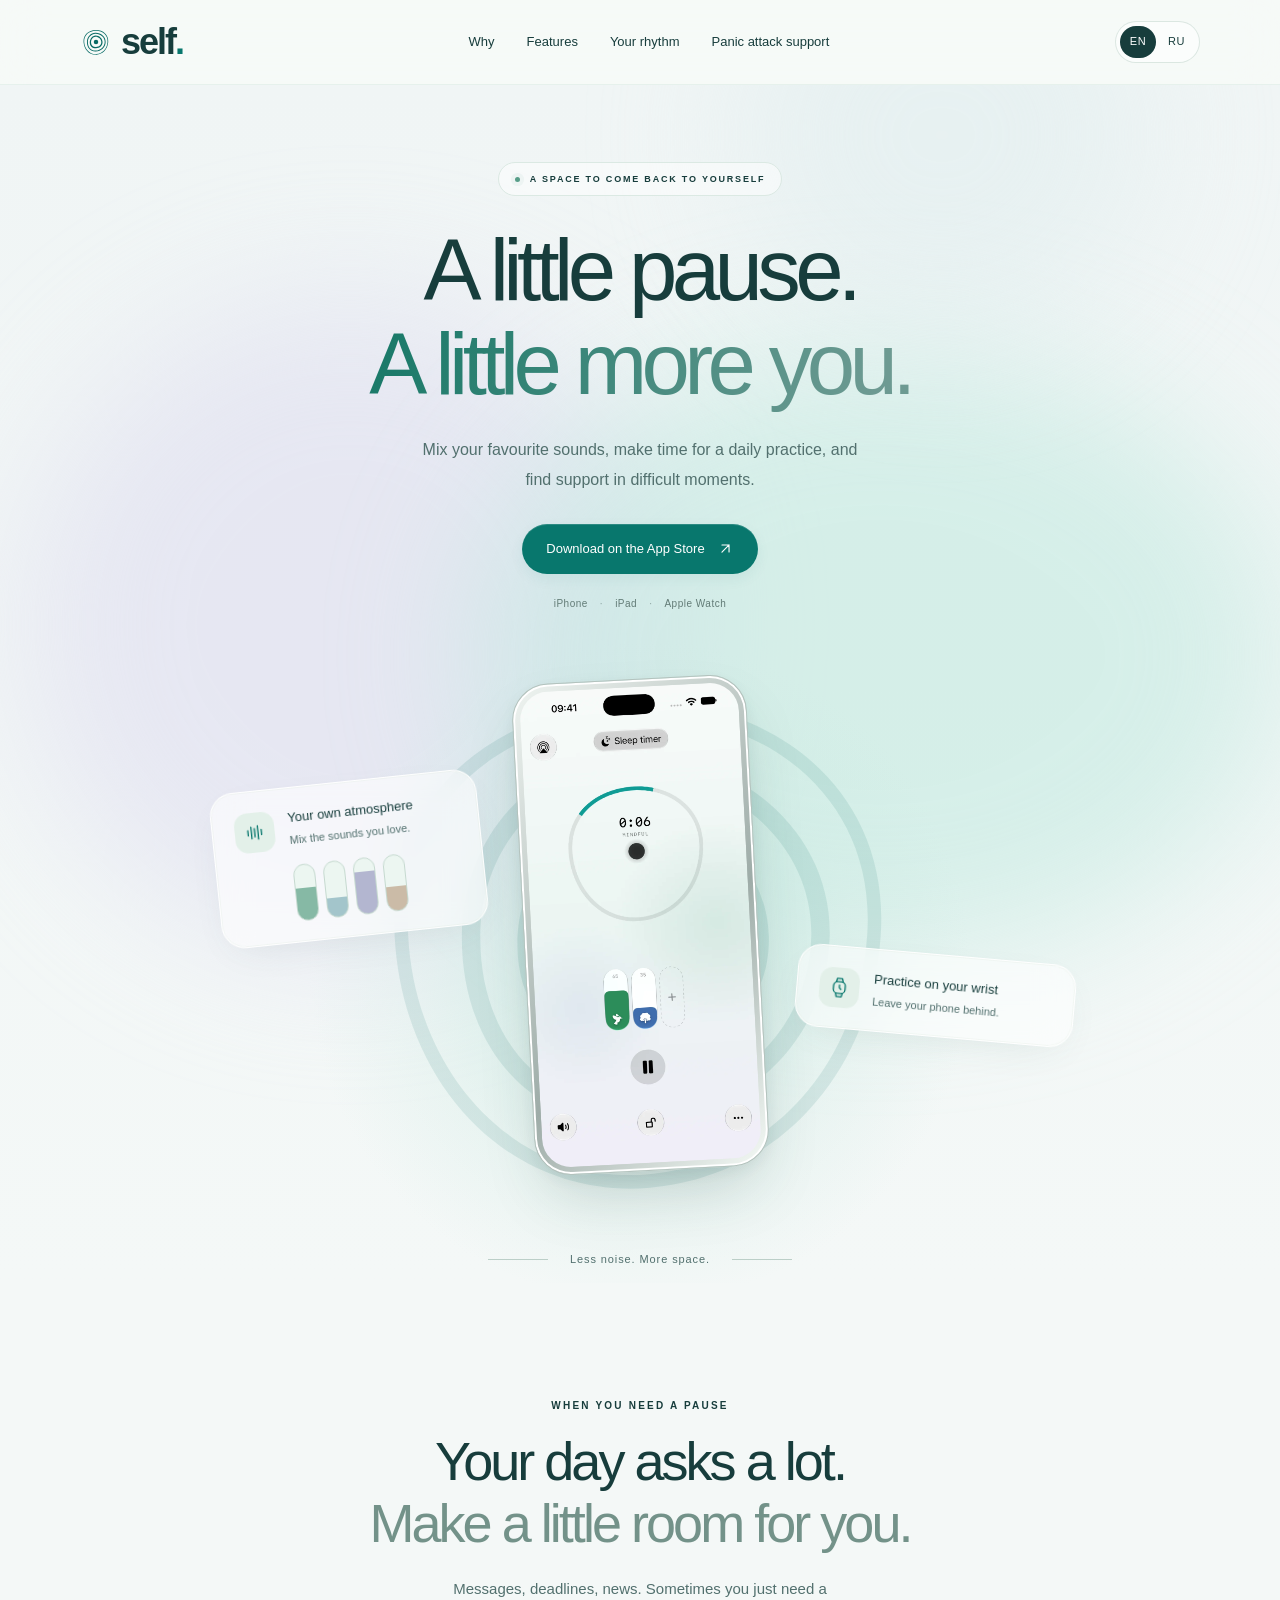
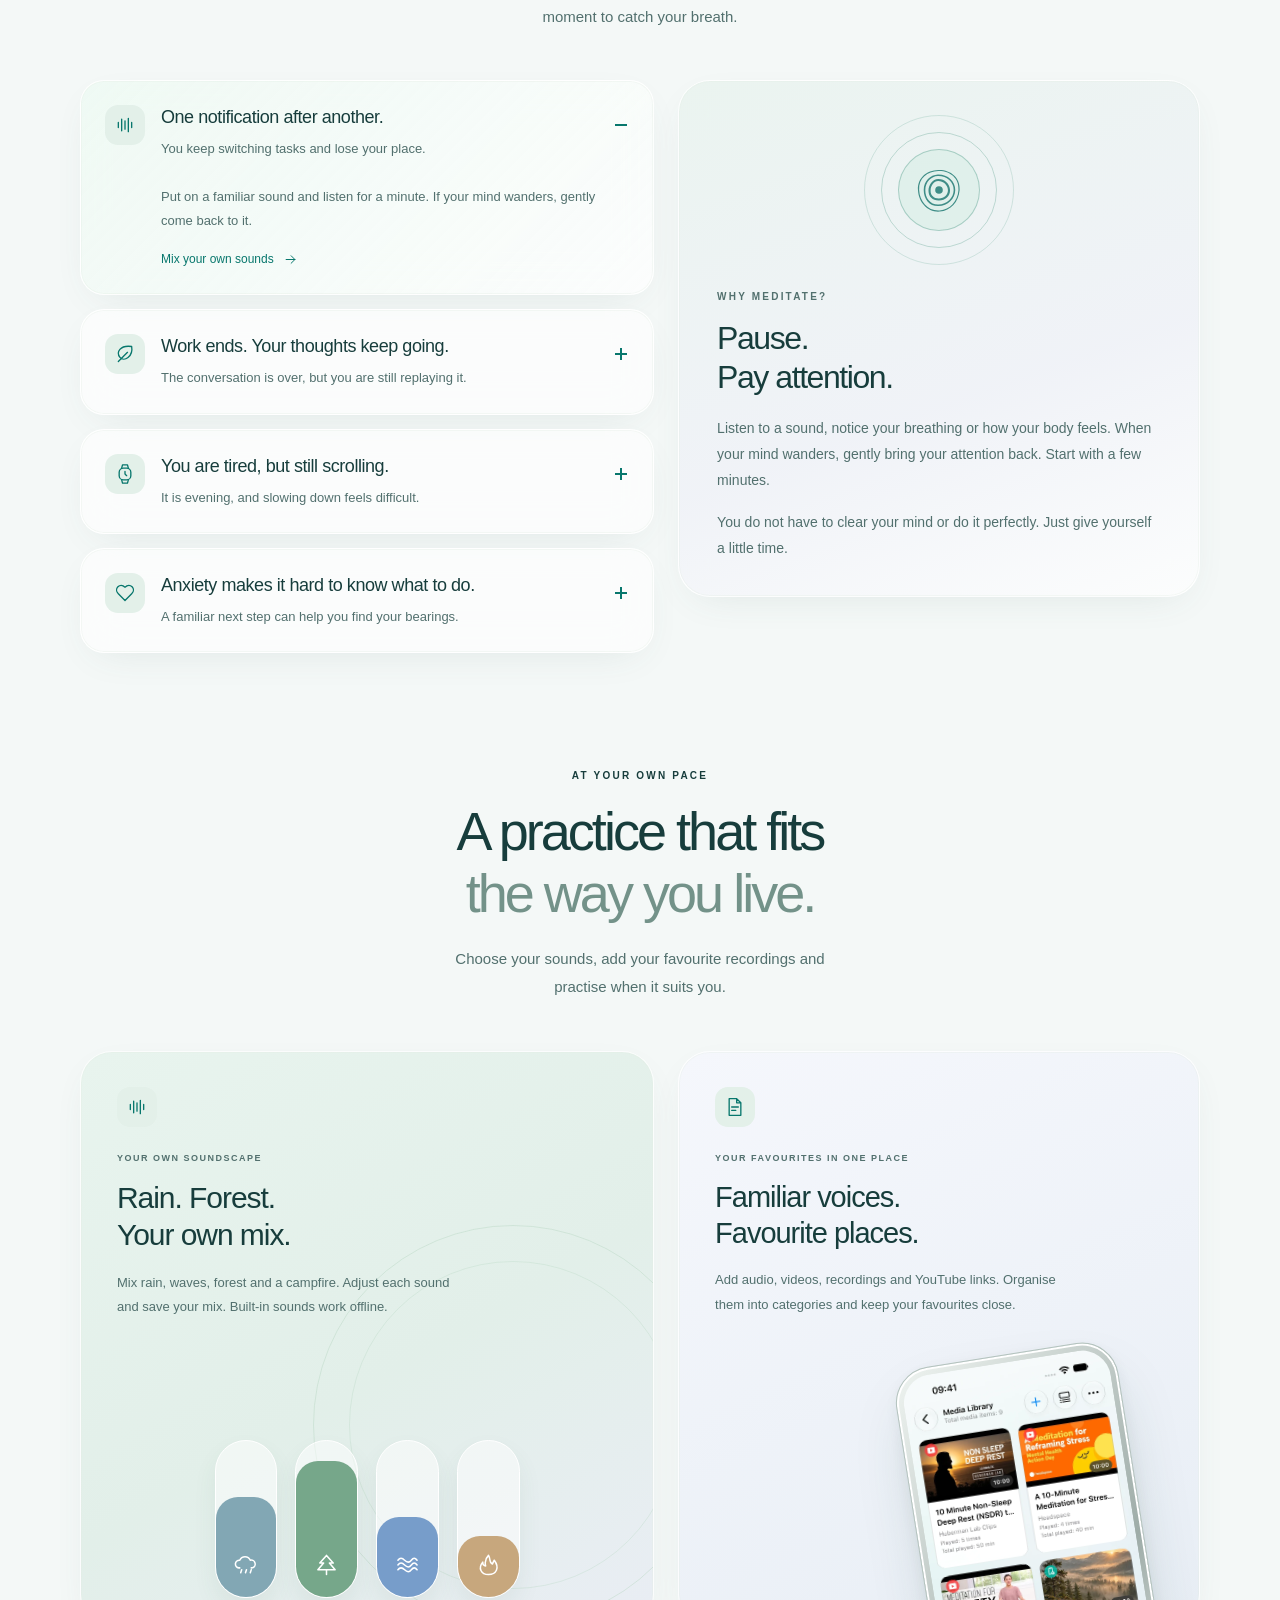
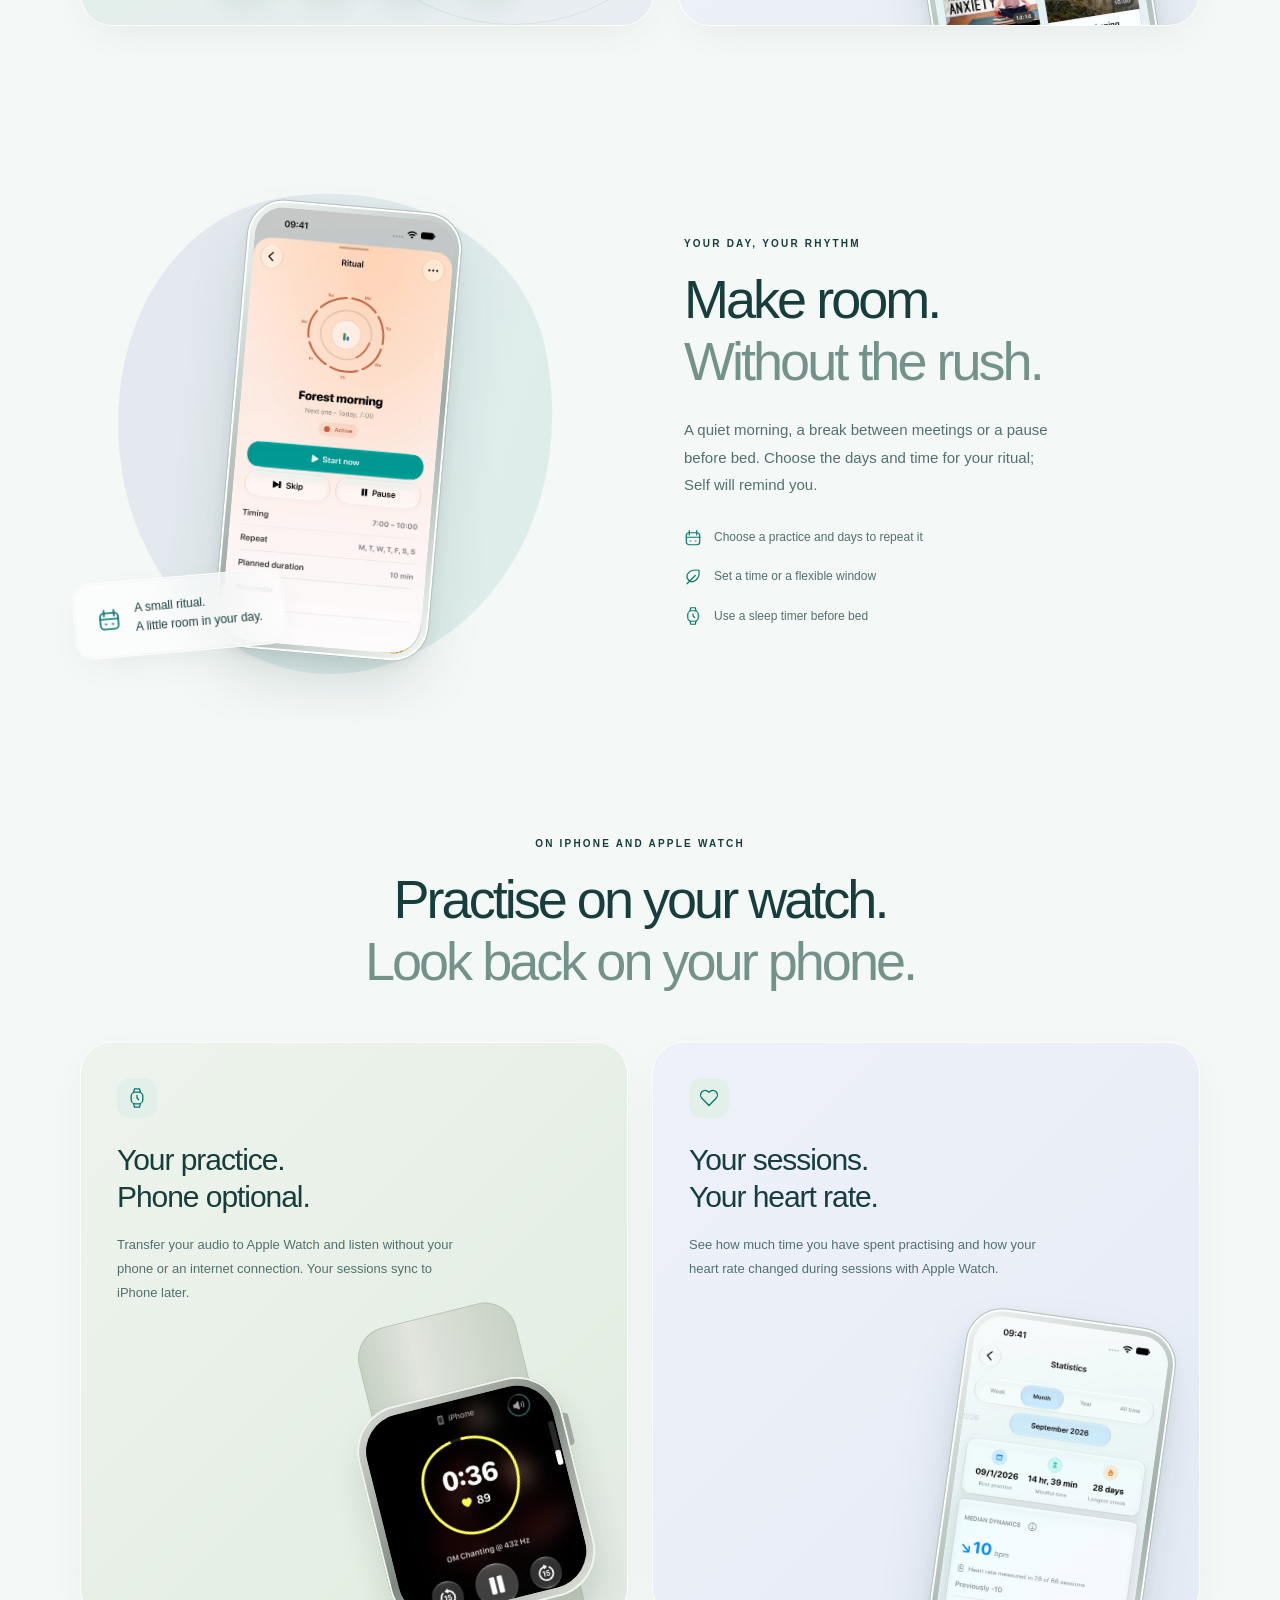
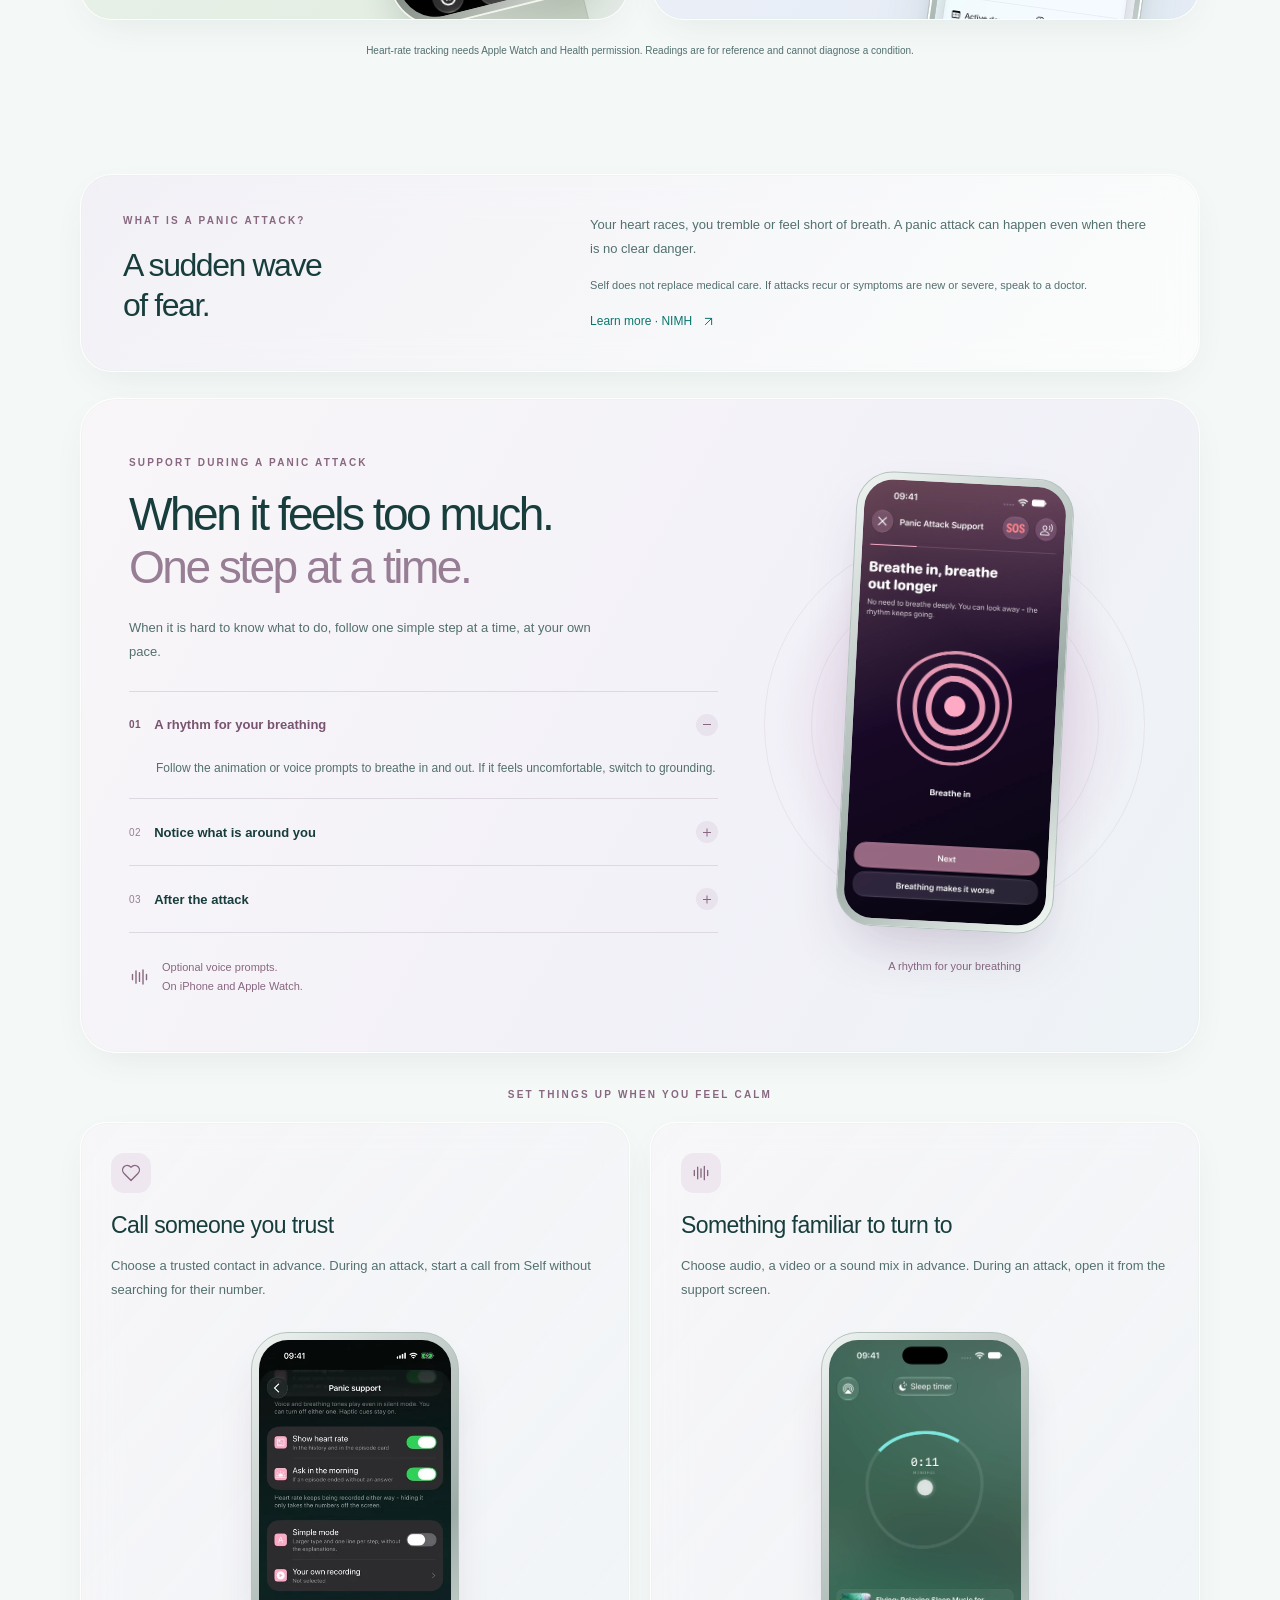
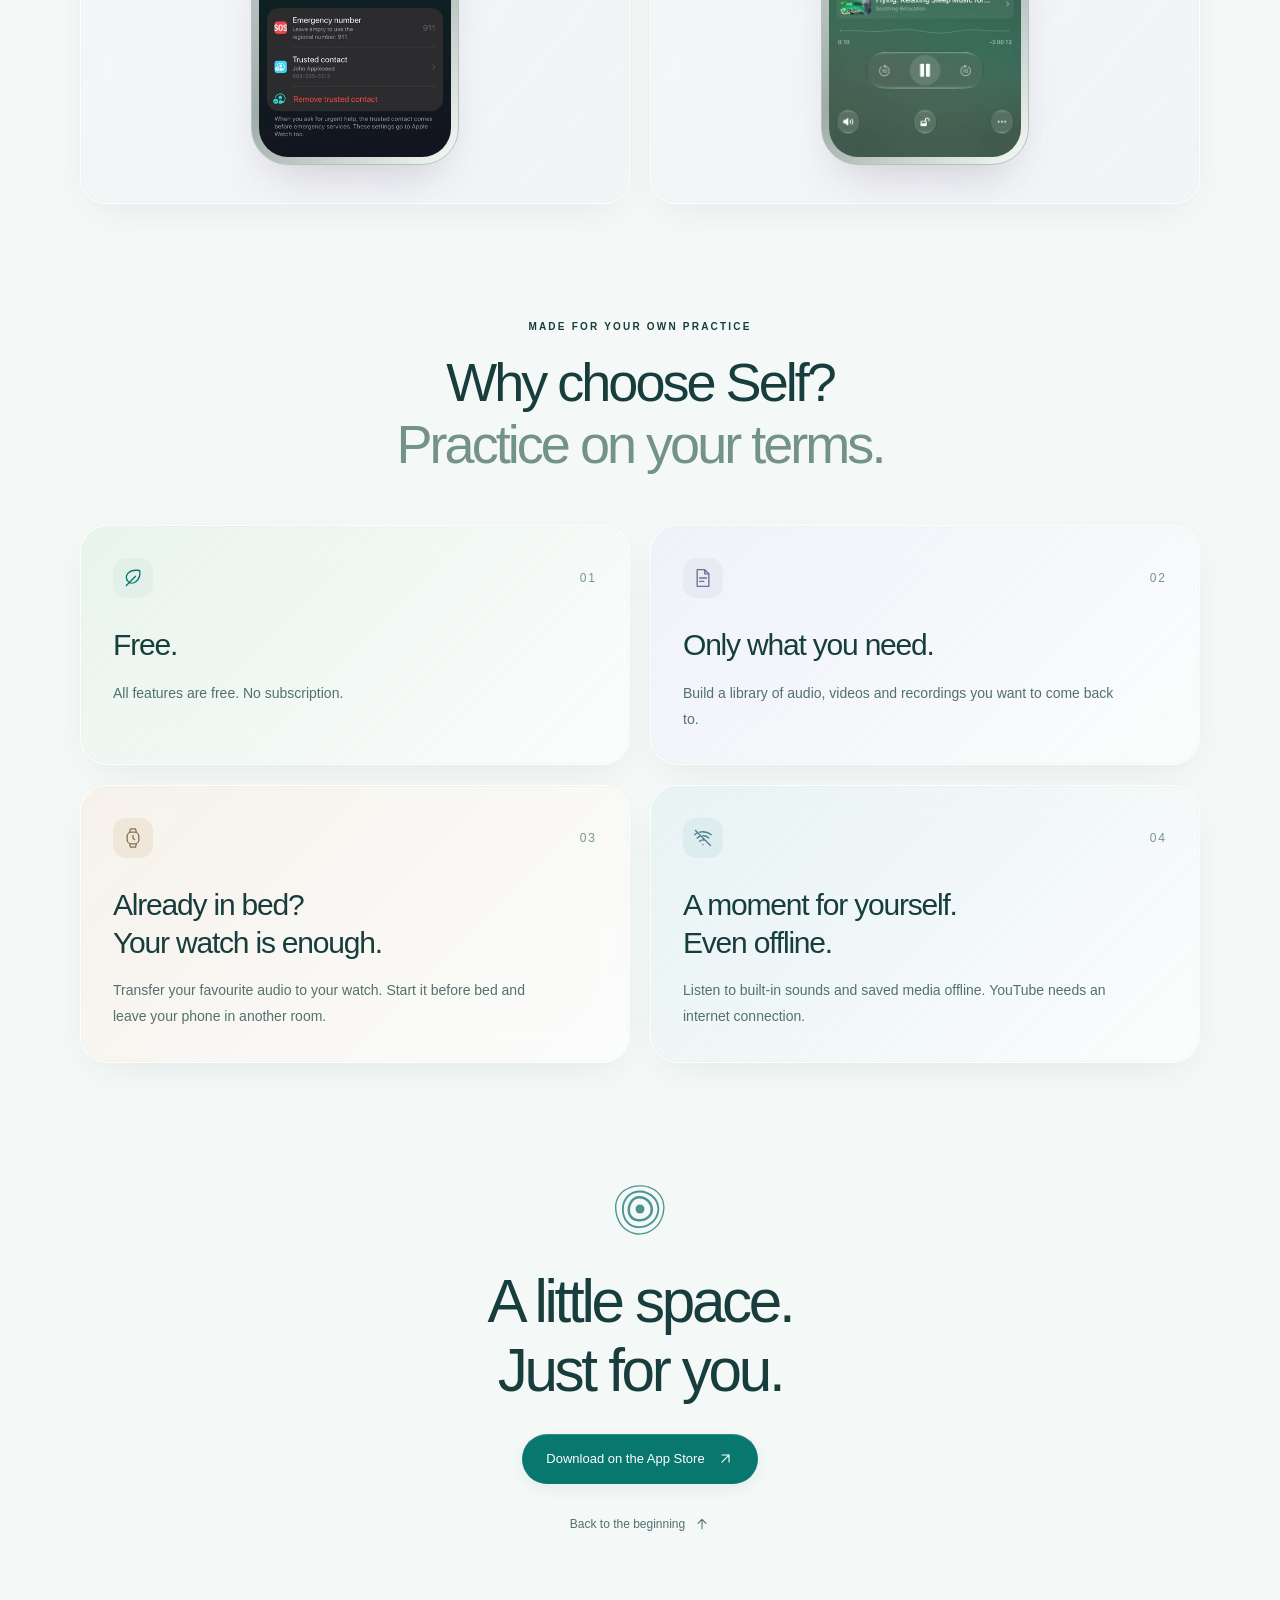
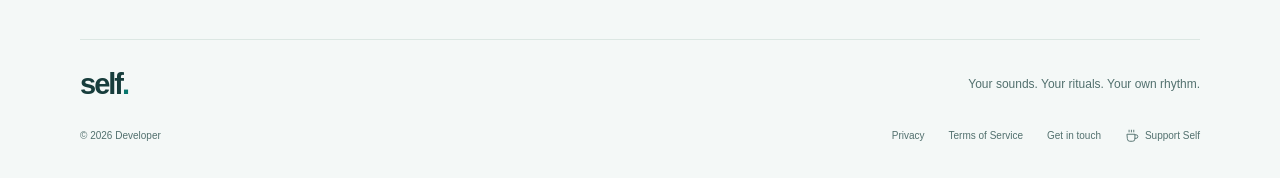
==== commit 75096ac7: "fixes" ====
--- a/index.html
+++ b/index.html
@@ -4,10 +4,10 @@
   <meta charset="utf-8">
   <meta name="viewport" content="width=device-width, initial-scale=1">
   <meta name="theme-color" content="#eff6f5">
-  <meta name="description" content="Self is a space to come back to yourself. Your own sounds, daily rituals, mindful minutes and practices on Apple Watch.">
+  <meta name="description" content="Your sounds, daily practices and support during panic attacks. Self is free on iPhone, iPad and Apple Watch.">
   <meta property="og:type" content="website">
   <meta property="og:title" content="Self - A space to come back to yourself">
-  <meta property="og:description" content="Your sounds. Your rituals. Your own rhythm. Meet Self for iPhone, iPad and Apple Watch.">
+  <meta property="og:description" content="Your sounds, daily practices and support during panic attacks. Free on iPhone, iPad and Apple Watch.">
   <meta property="og:image" content="https://c0dedbear.github.io/self-public/assets/social.jpg">
   <meta property="og:image:width" content="1200">
   <meta property="og:image:height" content="630">
@@ -17,6 +17,8 @@
   <link rel="stylesheet" href="assets/site.css">
   <link rel="preload" href="assets/mark.svg" as="image" type="image/svg+xml">
   <script src="assets/site.js" defer></script>
+  <script src="assets/analytics.js" defer></script>
+  <script data-goatcounter="https://self.goatcounter.com/count" defer src="https://gc.zgo.at/count.js"></script>
 </head>
 <body>
   <a class="skip-link" href="#main" data-i18n="skip">Skip to content</a>
@@ -44,7 +46,7 @@
     <div class="header-inner container">
       <a class="wordmark" href="#" aria-label="Self"><img src="assets/mark.svg" width="32" height="32" alt=""><span>self<span class="wordmark-dot">.</span></span></a>
       <nav class="desktop-nav" aria-label="Main navigation" data-i18n-aria="nav">
-        <a href="#why-self" data-i18n="navWhy">Why Self</a><a href="#features" data-i18n="navFeatures">Explore</a>
+        <a href="#why-self" data-i18n="navWhy">Why</a><a href="#features" data-i18n="navFeatures">Features</a>
         <a href="#rhythm" data-i18n="navRhythm">Your rhythm</a>
         <a href="#support" data-i18n="navSupport">Panic attack support</a>
       </nav>
@@ -55,7 +57,7 @@
         </div>
         <details class="mobile-menu">
           <summary aria-label="Menu" data-i18n-aria="menu"><svg class="icon" aria-hidden="true"><use href="#i-menu"/></svg></summary>
-          <nav aria-label="Mobile navigation" data-i18n-aria="nav"><a href="#why-self" data-i18n="navWhy">Why Self</a><a href="#features" data-i18n="navFeatures">Explore</a><a href="#rhythm" data-i18n="navRhythm">Your rhythm</a><a href="#support" data-i18n="navSupport">Panic attack support</a></nav>
+          <nav aria-label="Mobile navigation" data-i18n-aria="nav"><a href="#why-self" data-i18n="navWhy">Why</a><a href="#features" data-i18n="navFeatures">Features</a><a href="#rhythm" data-i18n="navRhythm">Your rhythm</a><a href="#support" data-i18n="navSupport">Panic attack support</a></nav>
         </details>
       </div>
     </div>
@@ -67,8 +69,8 @@
       <div class="hero-content container">
         <span class="eyebrow hero-eyebrow"><span class="status-dot"></span><span data-i18n="heroEyebrow">A SPACE TO COME BACK TO YOURSELF</span></span>
         <h1 id="hero-title"><span data-i18n="heroTitle">A little pause.</span><br><span class="gradient-text" data-i18n="heroTitleAccent">A little more you.</span></h1>
-        <p class="hero-description" data-i18n="heroDescription">Your sounds, daily rituals, and support when you need it. A little room for yourself, in your own rhythm.</p>
-        <div class="hero-actions"><a class="button button-primary" href="https://apps.apple.com/app/id6794390672" target="_blank" rel="noopener noreferrer"><span data-i18n="download">Download on the App Store</span><svg class="icon" aria-hidden="true"><use href="#i-external"/></svg></a></div>
+        <p class="hero-description" data-i18n="heroDescription">Mix your favourite sounds, make time for a daily practice, and find support in difficult moments.</p>
+        <div class="hero-actions"><a class="button button-primary" href="https://apps.apple.com/app/id6794390672" target="_blank" rel="noopener noreferrer" data-analytics-event="download_app_hero" data-goatcounter-click="download_app_hero_en" data-goatcounter-title="App Store: hero" data-goatcounter-no-session="1"><span data-i18n="download">Download on the App Store</span><svg class="icon" aria-hidden="true"><use href="#i-external"/></svg></a></div>
         <div class="platforms"><span>iPhone</span><span>iPad</span><span>Apple Watch</span></div>
       </div>
       <div class="hero-scene container">
@@ -79,63 +81,62 @@
         </div>
         <div class="floating-card float-sounds glass-surface">
           <span class="tile-icon"><svg class="icon" aria-hidden="true"><use href="#i-sound"/></svg></span>
-          <div><strong data-i18n="floatSounds">Your own atmosphere</strong><span data-i18n="floatSoundsBody">A mix that feels like you.</span></div>
+          <div><strong data-i18n="floatSounds">Your own atmosphere</strong><span data-i18n="floatSoundsBody">Mix the sounds you love.</span></div>
           <div class="mini-faders" aria-hidden="true"><i></i><i></i><i></i><i></i></div>
         </div>
-        <div class="floating-card float-watch glass-surface"><span class="tile-icon"><svg class="icon" aria-hidden="true"><use href="#i-watch"/></svg></span><div><strong data-i18n="floatWatch">A moment on your wrist</strong><span data-i18n="floatWatchBody">Leave your phone behind.</span></div></div>
+        <div class="floating-card float-watch glass-surface"><span class="tile-icon"><svg class="icon" aria-hidden="true"><use href="#i-watch"/></svg></span><div><strong data-i18n="floatWatch">Practice on your wrist</strong><span data-i18n="floatWatchBody">Leave your phone behind.</span></div></div>
         <div class="scene-caption"><span class="caption-line" aria-hidden="true"></span><span data-i18n="sceneCaption">Less noise. More space.</span><span class="caption-line" aria-hidden="true"></span></div>
       </div>
     </section>
 
     <section class="container section-space everyday-section" id="why-self" aria-labelledby="everyday-title">
       <div class="section-heading" data-reveal>
-        <span class="eyebrow" data-i18n="everydayEyebrow">A LITTLE SPACE IN A BUSY WORLD</span>
+        <span class="eyebrow" data-i18n="everydayEyebrow">WHEN YOU NEED A PAUSE</span>
         <h2 id="everyday-title"><span data-i18n="everydayTitle">Your day asks a lot.</span><br><span class="soft-text" data-i18n="everydayAccent">Make a little room for you.</span></h2>
-        <p data-i18n="everydayBody">Messages, deadlines, news. Sometimes you need a moment to notice how you feel and choose what comes next.</p>
+        <p data-i18n="everydayBody">Messages, deadlines, news. Sometimes you just need a moment to catch your breath.</p>
       </div>
       <div class="everyday-layout">
         <div class="everyday-situations" data-reveal>
           <details class="everyday-card glass-surface" name="everyday-situations" open>
-            <summary><span class="tile-icon"><svg class="icon" aria-hidden="true"><use href="#i-sound"/></svg></span><span><strong data-i18n="everydayFocus">One notification after another.</strong><span data-i18n="everydayFocusPreview">You keep switching tasks and lose track of what you were doing.</span></span><span class="everyday-expand" aria-hidden="true"></span></summary>
-            <div class="everyday-answer"><p data-i18n="everydayFocusBody">Try a pause with a familiar sound. Notice when your attention wanders, then gently return to listening. Returning is part of the practice, even when it happens many times.</p><a class="text-link" href="#features"><span data-i18n="everydayFocusLink">Build your own soundscape</span><svg class="icon" aria-hidden="true"><use href="#i-arrow"/></svg></a></div>
+            <summary><span class="tile-icon"><svg class="icon" aria-hidden="true"><use href="#i-sound"/></svg></span><span><strong data-i18n="everydayFocus">One notification after another.</strong><span data-i18n="everydayFocusPreview">You keep switching tasks and lose your place.</span></span><span class="everyday-expand" aria-hidden="true"></span></summary>
+            <div class="everyday-answer"><p data-i18n="everydayFocusBody">Put on a familiar sound and listen for a minute. If your mind wanders, gently come back to it.</p><a class="text-link" href="#features"><span data-i18n="everydayFocusLink">Mix your own sounds</span><svg class="icon" aria-hidden="true"><use href="#i-arrow"/></svg></a></div>
           </details>
           <details class="everyday-card glass-surface" name="everyday-situations">
             <summary><span class="tile-icon"><svg class="icon" aria-hidden="true"><use href="#i-leaf"/></svg></span><span><strong data-i18n="everydayWork">Work ends. Your thoughts keep going.</strong><span data-i18n="everydayWorkPreview">The conversation is over, but you are still replaying it.</span></span><span class="everyday-expand" aria-hidden="true"></span></summary>
-            <div class="everyday-answer"><p data-i18n="everydayWorkBody">Give yourself a transition between work and the rest of your day. Play a favourite audio track, notice the sounds and how your body feels. A ritual in Self can remind you to make this space.</p><a class="text-link" href="#rhythm"><span data-i18n="everydayWorkLink">Make room for a daily ritual</span><svg class="icon" aria-hidden="true"><use href="#i-arrow"/></svg></a></div>
+            <div class="everyday-answer"><p data-i18n="everydayWorkBody">Play a favourite track and take a pause before moving on with your evening. Set a reminder in Self to make it a habit.</p><a class="text-link" href="#rhythm"><span data-i18n="everydayWorkLink">Create a daily ritual</span><svg class="icon" aria-hidden="true"><use href="#i-arrow"/></svg></a></div>
           </details>
           <details class="everyday-card glass-surface" name="everyday-situations">
             <summary><span class="tile-icon"><svg class="icon" aria-hidden="true"><use href="#i-watch"/></svg></span><span><strong data-i18n="everydayEvening">You are tired, but still scrolling.</strong><span data-i18n="everydayEveningPreview">It is evening, and slowing down feels difficult.</span></span><span class="everyday-expand" aria-hidden="true"></span></summary>
-            <div class="everyday-answer"><p data-i18n="everydayEveningBody">Try a quieter ending to the day with rain, waves or your own audio. Set a sleep timer in Self so you can put the screen aside. Choose a practice that feels comfortable.</p><a class="text-link" href="#features"><span data-i18n="everydayEveningLink">Find your evening sounds</span><svg class="icon" aria-hidden="true"><use href="#i-arrow"/></svg></a></div>
+            <div class="everyday-answer"><p data-i18n="everydayEveningBody">Put on rain, waves or your own audio. Set a sleep timer and put the screen aside.</p><a class="text-link" href="#features"><span data-i18n="everydayEveningLink">Find your evening sounds</span><svg class="icon" aria-hidden="true"><use href="#i-arrow"/></svg></a></div>
           </details>
           <details class="everyday-card glass-surface" name="everyday-situations">
-            <summary><span class="tile-icon"><svg class="icon" aria-hidden="true"><use href="#i-heart"/></svg></span><span><strong data-i18n="everydayAnxiety">Anxiety makes the next step feel hard.</strong><span data-i18n="everydayAnxietyPreview">You want something familiar to turn to in a difficult moment.</span></span><span class="everyday-expand" aria-hidden="true"></span></summary>
-            <div class="everyday-answer"><p data-i18n="everydayAnxietyBody">Prepare while you feel calm: choose a trusted contact and familiar media, and try the support flow. During a panic attack, Self puts breathing prompts, grounding and a way to call your contact close at hand.</p><a class="text-link" href="#support"><span data-i18n="everydayAnxietyLink">Explore panic attack support</span><svg class="icon" aria-hidden="true"><use href="#i-arrow"/></svg></a></div>
+            <summary><span class="tile-icon"><svg class="icon" aria-hidden="true"><use href="#i-heart"/></svg></span><span><strong data-i18n="everydayAnxiety">Anxiety makes it hard to know what to do.</strong><span data-i18n="everydayAnxietyPreview">A familiar next step can help you find your bearings.</span></span><span class="everyday-expand" aria-hidden="true"></span></summary>
+            <div class="everyday-answer"><p data-i18n="everydayAnxietyBody">Choose a trusted contact and favourite audio in advance. During an attack, breathing prompts, grounding exercises and a way to call them are close at hand.</p><a class="text-link" href="#support"><span data-i18n="everydayAnxietyLink">See how Self can support you</span><svg class="icon" aria-hidden="true"><use href="#i-arrow"/></svg></a></div>
           </details>
         </div>
         <aside class="practice-meaning glass-surface" aria-labelledby="practice-meaning-title" data-reveal>
           <div class="practice-orbit" aria-hidden="true"><span></span><span></span><span></span><img src="assets/mark.svg" width="64" height="64" alt=""></div>
           <span class="eyebrow" data-i18n="practiceEyebrow">WHY MEDITATE?</span>
-          <h3 id="practice-meaning-title" data-i18n="practiceTitle">Notice. Return.<br>Make it familiar.</h3>
-          <p data-i18n="practiceBody">Meditation can be a practice of paying attention: to a sound, your breathing or what you feel right now. When your mind wanders, you gently bring it back. You can begin with a short, comfortable session.</p>
-          <p data-i18n="practiceRegular">Repeating this gives you opportunities to notice tension, practise returning your attention and make time for yourself before a difficult day becomes overwhelming.</p>
-          <div class="practice-evidence"><p data-i18n="practiceEvidence">Research on mindfulness programmes suggests possible benefits for stress, anxiety and sleep. Results vary by person and type of practice; these findings describe programmes, rather than a clinical evaluation of Self.</p><a class="text-link" href="https://www.nccih.nih.gov/health/meditation-and-mindfulness-effectiveness-and-safety" target="_blank" rel="noopener noreferrer"><span data-i18n="practiceSource">What the research says · NCCIH</span><svg class="icon" aria-hidden="true"><use href="#i-external"/></svg></a></div>
+          <h3 id="practice-meaning-title" data-i18n="practiceTitle">Pause.<br>Pay attention.</h3>
+          <p data-i18n="practiceBody">Listen to a sound, notice your breathing or how your body feels. When your mind wanders, gently bring your attention back. Start with a few minutes.</p>
+          <p data-i18n="practiceRegular">You do not have to clear your mind or do it perfectly. Just give yourself a little time.</p>
         </aside>
       </div>
     </section>
 
     <section class="intro container section-space" id="features" aria-labelledby="intro-title">
       <div class="section-heading" data-reveal>
-        <span class="eyebrow" data-i18n="introEyebrow">NOT ANOTHER THING TO KEEP UP WITH</span>
+        <span class="eyebrow" data-i18n="introEyebrow">AT YOUR OWN PACE</span>
         <h2 id="intro-title"><span data-i18n="introTitle">A practice that fits</span><br><span class="soft-text" data-i18n="introAccent">the way you live.</span></h2>
-        <p data-i18n="introBody">Start with the sounds you love. Make space when it suits you. Self brings it all together.</p>
+        <p data-i18n="introBody">Choose your sounds, add your favourite recordings and practise when it suits you.</p>
       </div>
       <div class="feature-grid">
         <article class="feature-card sound-card glass-surface" data-reveal>
-          <div class="feature-copy"><span class="tile-icon"><svg class="icon" aria-hidden="true"><use href="#i-sound"/></svg></span><span class="eyebrow" data-i18n="soundsEyebrow">YOUR OWN SOUNDSCAPE</span><h3 data-i18n="soundsTitle">A little rain.<br>A little forest.<br>Entirely yours.</h3><p data-i18n="soundsBody">Combine rain, waves, forest and a campfire. Adjust each sound and save your own atmosphere. Built-in sounds work offline.</p></div>
+          <div class="feature-copy"><span class="tile-icon"><svg class="icon" aria-hidden="true"><use href="#i-sound"/></svg></span><span class="eyebrow" data-i18n="soundsEyebrow">YOUR OWN SOUNDSCAPE</span><h3 data-i18n="soundsTitle">Rain. Forest.<br>Your own mix.</h3><p data-i18n="soundsBody">Mix rain, waves, forest and a campfire. Adjust each sound and save your mix. Built-in sounds work offline.</p></div>
           <div class="sound-art" aria-hidden="true"><div class="sound-orbit"></div><div class="sound-bars"><div class="sound-bar rain"><span></span><svg class="icon"><use href="#i-rain"/></svg></div><div class="sound-bar forest"><span></span><svg class="icon"><use href="#i-tree"/></svg></div><div class="sound-bar waves"><span></span><svg class="icon"><use href="#i-wave"/></svg></div><div class="sound-bar fire"><span></span><svg class="icon"><use href="#i-fire"/></svg></div></div></div>
         </article>
         <article class="feature-card library-card glass-surface" data-reveal>
-          <div class="feature-copy"><span class="tile-icon"><svg class="icon" aria-hidden="true"><use href="#i-file"/></svg></span><span class="eyebrow" data-i18n="libraryEyebrow">YOUR CONTENT, TOGETHER</span><h3 data-i18n="libraryTitle">Familiar voices.<br>Favourite places.</h3><p data-i18n="libraryBody">Your audio, videos, recordings and YouTube links. Organise them your way, with your favourites always close.</p></div>
+          <div class="feature-copy"><span class="tile-icon"><svg class="icon" aria-hidden="true"><use href="#i-file"/></svg></span><span class="eyebrow" data-i18n="libraryEyebrow">YOUR FAVOURITES IN ONE PLACE</span><h3 data-i18n="libraryTitle">Familiar voices.<br>Favourite places.</h3><p data-i18n="libraryBody">Add audio, videos, recordings and YouTube links. Organise them into categories and keep your favourites close.</p></div>
           <div class="card-device"><div class="phone-frame"><img src="assets/library-en.webp" data-screenshot="library" width="840" height="1826" alt="Self media library with personal audio and YouTube videos" data-i18n-alt="libraryAlt" loading="lazy" decoding="async"></div></div>
         </article>
       </div>
@@ -144,48 +145,47 @@
     <section class="rhythm-section section-space" id="rhythm" aria-labelledby="rhythm-title">
       <div class="container rhythm-layout">
         <div class="rhythm-visual" data-reveal><div class="rhythm-blob" aria-hidden="true"></div><div class="phone-frame"><img src="assets/rituals-en.webp" data-screenshot="rituals" width="840" height="1826" alt="Self ritual schedule with flexible practice times" data-i18n-alt="ritualsAlt" loading="lazy" decoding="async"></div><div class="ritual-note glass-surface"><svg class="icon" aria-hidden="true"><use href="#i-calendar"/></svg><span data-i18n="ritualNote">A small ritual.<br>A little room in your day.</span></div></div>
-        <div class="rhythm-copy" data-reveal><span class="eyebrow" data-i18n="rhythmEyebrow">YOUR DAY, YOUR RHYTHM</span><h2 id="rhythm-title"><span data-i18n="rhythmTitle">Make room.</span><br><span class="soft-text" data-i18n="rhythmAccent">Without the rush.</span></h2><p data-i18n="rhythmBody">A morning reset. A break between meetings. Something to wind down with. Choose an exact time or a flexible window for your ritual.</p><ul class="detail-list"><li><svg class="icon" aria-hidden="true"><use href="#i-calendar"/></svg><span data-i18n="rhythmDetail1">Your practice, repeat days and reminders</span></li><li><svg class="icon" aria-hidden="true"><use href="#i-leaf"/></svg><span data-i18n="rhythmDetail2">An exact time or a window that fits</span></li><li><svg class="icon" aria-hidden="true"><use href="#i-watch"/></svg><span data-i18n="rhythmDetail3">A sleep timer for your evening practice</span></li></ul></div>
+        <div class="rhythm-copy" data-reveal><span class="eyebrow" data-i18n="rhythmEyebrow">YOUR DAY, YOUR RHYTHM</span><h2 id="rhythm-title"><span data-i18n="rhythmTitle">Make room.</span><br><span class="soft-text" data-i18n="rhythmAccent">Without the rush.</span></h2><p data-i18n="rhythmBody">A quiet morning, a break between meetings or a pause before bed. Choose the days and time for your ritual; Self will remind you.</p><ul class="detail-list"><li><svg class="icon" aria-hidden="true"><use href="#i-calendar"/></svg><span data-i18n="rhythmDetail1">Choose a practice and days to repeat it</span></li><li><svg class="icon" aria-hidden="true"><use href="#i-leaf"/></svg><span data-i18n="rhythmDetail2">Set a time or a flexible window</span></li><li><svg class="icon" aria-hidden="true"><use href="#i-watch"/></svg><span data-i18n="rhythmDetail3">Use a sleep timer before bed</span></li></ul></div>
       </div>
     </section>
 
     <section class="container section-space" aria-labelledby="devices-title">
-      <div class="section-heading" data-reveal><span class="eyebrow" data-i18n="devicesEyebrow">A LITTLE CLOSER TO YOU</span><h2 id="devices-title"><span data-i18n="devicesTitle">From your wrist.</span><br><span class="soft-text" data-i18n="devicesAccent">To a bigger picture.</span></h2></div>
+      <div class="section-heading" data-reveal><span class="eyebrow" data-i18n="devicesEyebrow">ON IPHONE AND APPLE WATCH</span><h2 id="devices-title"><span data-i18n="devicesTitle">Practise on your watch.</span><br><span class="soft-text" data-i18n="devicesAccent">Look back on your phone.</span></h2></div>
       <div class="feature-grid devices-grid">
-        <article class="feature-card watch-card glass-surface" data-reveal><div class="feature-copy"><span class="tile-icon"><svg class="icon" aria-hidden="true"><use href="#i-watch"/></svg></span><h3 data-i18n="watchTitle">Your practice.<br>Phone optional.</h3><p data-i18n="watchBody">Start a practice on Apple Watch. Transfer local audio ahead of time and listen offline. Your sessions sync back to iPhone afterwards.</p></div><div class="watch-stage"><div class="watch-strap" aria-hidden="true"></div><div class="watch-frame"><img src="assets/watch-en.webp" data-screenshot="watch" width="416" height="496" alt="Self practice player on Apple Watch" data-i18n-alt="watchAlt" loading="lazy" decoding="async"></div></div></article>
-        <article class="feature-card diary-card glass-surface" data-reveal><div class="feature-copy"><span class="tile-icon"><svg class="icon" aria-hidden="true"><use href="#i-heart"/></svg></span><h3 data-i18n="diaryTitle">See your practice.<br>Get to know your pulse.</h3><p data-i18n="diaryBody">Mindful minutes, session history and heart-rate trends with Apple Watch. A way to look back at the time you made for yourself.</p></div><div class="card-device"><div class="phone-frame"><img src="assets/diary-en.webp" data-screenshot="diary" width="840" height="1826" alt="Self diary with mindful minutes and heart-rate trends" data-i18n-alt="diaryAlt" loading="lazy" decoding="async"></div></div></article>
-      </div>
-      <p class="feature-note" data-i18n="heartNote">Heart-rate features require Apple Watch and Health permissions. Heart-rate data provides context, not a medical conclusion.</p>
+        <article class="feature-card watch-card glass-surface" data-reveal><div class="feature-copy"><span class="tile-icon"><svg class="icon" aria-hidden="true"><use href="#i-watch"/></svg></span><h3 data-i18n="watchTitle">Your practice.<br>Phone optional.</h3><p data-i18n="watchBody">Transfer your audio to Apple Watch and listen without your phone or an internet connection. Your sessions sync to iPhone later.</p></div><div class="watch-stage"><div class="watch-strap" aria-hidden="true"></div><div class="watch-frame"><img src="assets/watch-en.webp" data-screenshot="watch" width="416" height="496" alt="Self practice player on Apple Watch" data-i18n-alt="watchAlt" loading="lazy" decoding="async"></div></div></article>
+        <article class="feature-card diary-card glass-surface" data-reveal><div class="feature-copy"><span class="tile-icon"><svg class="icon" aria-hidden="true"><use href="#i-heart"/></svg></span><h3 data-i18n="diaryTitle">Your sessions.<br>Your heart rate.</h3><p data-i18n="diaryBody">See how much time you have spent practising and how your heart rate changed during sessions with Apple Watch.</p></div><div class="card-device"><div class="phone-frame"><img src="assets/diary-en.webp" data-screenshot="diary" width="840" height="1826" alt="Self diary with mindful minutes and heart-rate trends" data-i18n-alt="diaryAlt" loading="lazy" decoding="async"></div></div></article>
+      </div>
+      <p class="feature-note" data-i18n="heartNote">Heart-rate tracking needs Apple Watch and Health permission. Readings are for reference and cannot diagnose a condition.</p>
     </section>
 
     <section class="container section-space" id="support" aria-labelledby="panic-title">
       <div class="panic-context glass-surface" data-reveal>
-        <div><span class="eyebrow" data-i18n="panicContextEyebrow">UNDERSTANDING WHAT IS HAPPENING</span><h3 data-i18n="panicContextTitle">When the body's alarm<br>feels too loud.</h3></div>
-        <div class="panic-context-copy"><p data-i18n="panicContextBody">A panic attack is a sudden wave of intense fear or discomfort, sometimes with a racing heart, trembling or difficulty breathing. It can happen without an obvious danger or trigger.</p><p data-i18n="panicContextCauses">There is no single explanation for every attack. Stress, inherited vulnerability and the body's fear response may play a role. An isolated attack does not by itself mean you have panic disorder.</p><p class="panic-context-care" data-i18n="panicContextCare">If attacks recur or anxiety disrupts daily life, seek professional help. New or severe physical symptoms need medical assessment. Self offers tools for support and does not replace treatment.</p><a class="text-link" href="https://www.nimh.nih.gov/health/publications/panic-disorder-when-fear-overwhelms" target="_blank" rel="noopener noreferrer"><span data-i18n="panicContextSource">More about panic attacks · NIMH</span><svg class="icon" aria-hidden="true"><use href="#i-external"/></svg></a></div>
+        <div><span class="eyebrow" data-i18n="panicContextEyebrow">WHAT IS A PANIC ATTACK?</span><h3 data-i18n="panicContextTitle">A sudden wave<br>of fear.</h3></div>
+        <div class="panic-context-copy"><p data-i18n="panicContextBody">Your heart races, you tremble or feel short of breath. A panic attack can happen even when there is no clear danger.</p><p class="panic-context-care" data-i18n="panicContextCare">Self does not replace medical care. If attacks recur or symptoms are new or severe, speak to a doctor.</p><a class="text-link" href="https://www.nimh.nih.gov/health/publications/panic-disorder-when-fear-overwhelms" target="_blank" rel="noopener noreferrer"><span data-i18n="panicContextSource">Learn more · NIMH</span><svg class="icon" aria-hidden="true"><use href="#i-external"/></svg></a></div>
       </div>
       <div class="panic-panel glass-surface" data-reveal>
         <div class="panic-copy">
           <span class="eyebrow" data-i18n="panicEyebrow">SUPPORT DURING A PANIC ATTACK</span>
           <h2 id="panic-title"><span data-i18n="panicTitle">When it feels too much.</span><br><span class="soft-text" data-i18n="panicAccent">One step at a time.</span></h2>
-          <p class="panic-intro" data-i18n="panicBody">In a difficult moment, deciding what to do next can be hard. Self offers short, clear steps you can follow at your own pace.</p>
+          <p class="panic-intro" data-i18n="panicBody">When it is hard to know what to do, follow one simple step at a time, at your own pace.</p>
           <div class="panic-mechanics">
             <details name="panic-steps" data-panic-step="breathing" open>
               <summary><span class="panic-step" aria-hidden="true">01</span><span data-i18n="panicBreathing">A rhythm for your breathing</span><span class="panic-expand" aria-hidden="true"></span></summary>
-              <p data-i18n="panicBreathingBody">A gentle animation guides an inhale and a longer exhale. You can look away and follow the voice instead. If focusing on breathing feels uncomfortable, move on to grounding.</p>
+              <p data-i18n="panicBreathingBody">Follow the animation or voice prompts to breathe in and out. If it feels uncomfortable, switch to grounding.</p>
               <div class="panic-step-visual"><div class="phone-frame"><img src="assets/panic-en.webp" data-screenshot="panic" width="840" height="1826" alt="Self panic support screen with a breathing guide" data-i18n-alt="panicAlt" loading="lazy" decoding="async"></div></div>
             </details>
             <details name="panic-steps" data-panic-step="grounding">
-              <summary><span class="panic-step" aria-hidden="true">02</span><span data-i18n="panicGrounding">Something to focus on, here and now</span><span class="panic-expand" aria-hidden="true"></span></summary>
-              <p data-i18n="panicGroundingBody">Simple prompts turn your attention to nearby objects, sounds and the feeling of your feet on the ground. Try another prompt, repeat a step or skip it - you choose what fits.</p>
+              <summary><span class="panic-step" aria-hidden="true">02</span><span data-i18n="panicGrounding">Notice what is around you</span><span class="panic-expand" aria-hidden="true"></span></summary>
+              <p data-i18n="panicGroundingBody">Look at nearby objects, listen to sounds, feel your feet on the floor. Repeat or skip any step.</p>
               <div class="panic-step-visual"><div class="phone-frame"><img src="assets/panic-grounding-en.webp" data-screenshot="panic-grounding" width="840" height="1826" alt="A grounding exercise in Self that brings attention to objects nearby" data-i18n-alt="panicGroundingAlt" loading="lazy" decoding="async"></div></div>
             </details>
             <details name="panic-steps" data-panic-step="reflection">
-              <summary><span class="panic-step" aria-hidden="true">03</span><span data-i18n="panicHistory">Space to reflect afterwards</span><span class="panic-expand" aria-hidden="true"></span></summary>
-              <p data-i18n="panicHistoryBody">Save the duration, circumstances, a personal note and available heart-rate data. Return to your history to notice patterns, or export it as PDF or CSV with the details you choose to include.</p>
+              <summary><span class="panic-step" aria-hidden="true">03</span><span data-i18n="panicHistory">After the attack</span><span class="panic-expand" aria-hidden="true"></span></summary>
+              <p data-i18n="panicHistoryBody">Note what happened and how long it lasted. Save a note and available heart-rate data. Look back later or export a PDF or CSV with the details you choose.</p>
               <div class="panic-step-visual"><div class="phone-frame"><img src="assets/panic-reflection-en.webp" data-screenshot="panic-reflection" width="840" height="1826" alt="Self reflection screen for recording the circumstances after an episode" data-i18n-alt="panicReflectionAlt" loading="lazy" decoding="async"></div></div>
             </details>
           </div>
-          <div class="panic-voice"><svg class="icon" aria-hidden="true"><use href="#i-sound"/></svg><p data-i18n="panicVoice">Voice guidance when you want it.
-Support on iPhone and Apple Watch.</p></div>
+          <div class="panic-voice"><svg class="icon" aria-hidden="true"><use href="#i-sound"/></svg><p data-i18n="panicVoice">Optional voice prompts.<br>On iPhone and Apple Watch.</p></div>
         </div>
         <div class="panic-visual">
           <div class="panic-orbit" aria-hidden="true"></div>
@@ -198,10 +198,10 @@
         </div>
       </div>
       <div class="panic-preparation" data-reveal>
-        <p class="eyebrow" data-i18n="panicPrepare">PREPARE YOUR SUPPORT IN A CALM MOMENT</p>
+        <p class="eyebrow" data-i18n="panicPrepare">SET THINGS UP WHEN YOU FEEL CALM</p>
         <div class="panic-personal-grid">
-          <article class="panic-personal-card glass-surface"><span class="tile-icon"><svg class="icon" aria-hidden="true"><use href="#i-heart"/></svg></span><h3 data-i18n="panicContact">Someone you trust, close at hand</h3><p data-i18n="panicContactBody">Choose a trusted contact in advance. During an attack, you can start a call from the support flow, without searching for their number.</p><div class="panic-card-visual"><div class="phone-frame"><img src="assets/panic-contact-en.webp" data-screenshot="panic-contact" width="840" height="1826" alt="Self panic support settings with a chosen trusted contact" data-i18n-alt="panicContactAlt" loading="lazy" decoding="async"></div></div></article>
-          <article class="panic-personal-card glass-surface"><span class="tile-icon"><svg class="icon" aria-hidden="true"><use href="#i-sound"/></svg></span><h3 data-i18n="panicPersonalMedia">Your audio. Your video. A familiar comfort.</h3><p data-i18n="panicPersonalMediaBody">Choose an audio track, video or saved sound mix from your library in advance. During an episode, you can switch to that practice - something familiar that has helped you before.</p><div class="panic-card-visual"><div class="phone-frame"><img src="assets/panic-personal-media-en.webp" data-screenshot="panic-personal-media" width="840" height="1826" alt="Self player playing the Flying video by Soothing Relaxation" data-i18n-alt="panicPersonalMediaAlt" loading="lazy" decoding="async"></div></div></article>
+          <article class="panic-personal-card glass-surface"><span class="tile-icon"><svg class="icon" aria-hidden="true"><use href="#i-heart"/></svg></span><h3 data-i18n="panicContact">Call someone you trust</h3><p data-i18n="panicContactBody">Choose a trusted contact in advance. During an attack, start a call from Self without searching for their number.</p><div class="panic-card-visual"><div class="phone-frame"><img src="assets/panic-contact-en.webp" data-screenshot="panic-contact" width="840" height="1826" alt="Self panic support settings with a chosen trusted contact" data-i18n-alt="panicContactAlt" loading="lazy" decoding="async"></div></div></article>
+          <article class="panic-personal-card glass-surface"><span class="tile-icon"><svg class="icon" aria-hidden="true"><use href="#i-sound"/></svg></span><h3 data-i18n="panicPersonalMedia">Something familiar to turn to</h3><p data-i18n="panicPersonalMediaBody">Choose audio, a video or a sound mix in advance. During an attack, open it from the support screen.</p><div class="panic-card-visual"><div class="phone-frame"><img src="assets/panic-personal-media-en.webp" data-screenshot="panic-personal-media" width="840" height="1826" alt="Self player playing the Flying video by Soothing Relaxation" data-i18n-alt="panicPersonalMediaAlt" loading="lazy" decoding="async"></div></div></article>
         </div>
       </div>
     </section>
@@ -210,35 +210,34 @@
       <div class="section-heading" data-reveal>
         <span class="eyebrow" data-i18n="advantagesEyebrow">MADE FOR YOUR OWN PRACTICE</span>
         <h2 id="advantages-title"><span data-i18n="advantagesTitle">Why choose Self?</span><br><span class="soft-text" data-i18n="advantagesAccent">Practice on your terms.</span></h2>
-        <p data-i18n="advantagesBody">Choose what works for you, keep it close, and make room for a practice wherever you feel comfortable.</p>
       </div>
       <div class="advantages-grid">
         <article class="advantage-card advantage-free glass-surface" data-reveal>
           <div class="advantage-top"><span class="tile-icon"><svg class="icon" aria-hidden="true"><use href="#i-leaf"/></svg></span><span class="advantage-number" aria-hidden="true">01</span></div>
           <h3 data-i18n="advantageFreeTitle">Free.</h3>
-          <p data-i18n="advantageFreeBody">Practices, your own media library, soundscapes and rituals are free to use. Make time for yourself without paying for a subscription.</p>
+          <p data-i18n="advantageFreeBody">All features are free. No subscription.</p>
         </article>
         <article class="advantage-card advantage-library glass-surface" data-reveal>
           <div class="advantage-top"><span class="tile-icon"><svg class="icon" aria-hidden="true"><use href="#i-file"/></svg></span><span class="advantage-number" aria-hidden="true">02</span></div>
           <h3 data-i18n="advantageLibraryTitle">Only what you need.</h3>
-          <p data-i18n="advantageLibraryBody">Add your favourite audio, videos and recordings. Your library is built around what suits you, without having to browse an enormous catalogue of practices.</p>
+          <p data-i18n="advantageLibraryBody">Build a library of audio, videos and recordings you want to come back to.</p>
         </article>
         <article class="advantage-card advantage-watch glass-surface" data-reveal>
           <div class="advantage-top"><span class="tile-icon"><svg class="icon" aria-hidden="true"><use href="#i-watch"/></svg></span><span class="advantage-number" aria-hidden="true">03</span></div>
           <h3 data-i18n="advantageWatchTitle">Already in bed?<br>Your watch is enough.</h3>
-          <p data-i18n="advantageWatchBody">Play audio on Apple Watch after transferring it in advance. Your phone can stay in another room while your familiar practice is right on your wrist.</p>
+          <p data-i18n="advantageWatchBody">Transfer your favourite audio to your watch. Start it before bed and leave your phone in another room.</p>
         </article>
         <article class="advantage-card advantage-offline glass-surface" data-reveal>
           <div class="advantage-top"><span class="tile-icon"><svg class="icon" aria-hidden="true"><use href="#i-offline"/></svg></span><span class="advantage-number" aria-hidden="true">04</span></div>
           <h3 data-i18n="advantageOfflineTitle">A moment for yourself.<br>Even offline.</h3>
-          <p data-i18n="advantageOfflineBody">Built-in sounds and media saved on your device are available without an internet connection. YouTube videos need internet access.</p>
-        </article>
-      </div>
-    </section>
-
-    <section class="closing container" data-reveal aria-labelledby="closing-title"><img src="assets/mark.svg" width="64" height="64" alt=""><h2 id="closing-title" data-i18n="closingTitle">A little space.<br>Just for you.</h2><div class="closing-actions"><a class="button button-primary" href="https://apps.apple.com/app/id6794390672" target="_blank" rel="noopener noreferrer"><span data-i18n="download">Download on the App Store</span><svg class="icon" aria-hidden="true"><use href="#i-external"/></svg></a></div><a class="text-link" href="#main"><span data-i18n="backTop">Back to the beginning</span><svg class="icon" aria-hidden="true"><use href="#i-arrow"/></svg></a></section>
+          <p data-i18n="advantageOfflineBody">Listen to built-in sounds and saved media offline. YouTube needs an internet connection.</p>
+        </article>
+      </div>
+    </section>
+
+    <section class="closing container" data-reveal aria-labelledby="closing-title"><img src="assets/mark.svg" width="64" height="64" alt=""><h2 id="closing-title" data-i18n="closingTitle">A little space.<br>Just for you.</h2><div class="closing-actions"><a class="button button-primary" href="https://apps.apple.com/app/id6794390672" target="_blank" rel="noopener noreferrer" data-analytics-event="download_app_closing" data-goatcounter-click="download_app_closing_en" data-goatcounter-title="App Store: closing" data-goatcounter-no-session="1"><span data-i18n="download">Download on the App Store</span><svg class="icon" aria-hidden="true"><use href="#i-external"/></svg></a></div><a class="text-link" href="#main"><span data-i18n="backTop">Back to the beginning</span><svg class="icon" aria-hidden="true"><use href="#i-arrow"/></svg></a></section>
   </main>
 
-  <footer class="site-footer container"><div class="footer-top"><a class="wordmark" href="#" aria-label="Self"><span>self<span class="wordmark-dot">.</span></span></a><p data-i18n="footerTagline">Your sounds. Your rituals. Your own rhythm.</p></div><div class="footer-bottom"><span class="copyright">© <span data-year>2026</span> Mikhail Medvedev</span><nav aria-label="Useful links" data-i18n-aria="footerNav"><a href="privacy/" data-legal-link data-i18n="privacy">Privacy</a><a href="terms/" data-legal-link data-i18n="terms">Terms of Service</a><a href="mailto:codedbear@icloud.com" data-i18n="contact">Get in touch</a><a href="https://buymeacoffee.com/mikhailstories" target="_blank" rel="noopener noreferrer" class="footer-coffee"><svg class="icon" aria-hidden="true"><use href="#i-coffee"/></svg><span data-i18n="footerSupport">Support Self</span></a></nav></div></footer>
+  <footer class="site-footer container"><div class="footer-top"><a class="wordmark" href="#" aria-label="Self"><span>self<span class="wordmark-dot">.</span></span></a><p data-i18n="footerTagline">Your sounds. Your rituals. Your own rhythm.</p></div><div class="footer-bottom"><span class="copyright">© <span data-year>2026</span> <span data-i18n="developer">Developer</span></span><nav aria-label="Useful links" data-i18n-aria="footerNav"><a href="privacy/" data-legal-link data-i18n="privacy">Privacy</a><a href="terms/" data-legal-link data-i18n="terms">Terms of Service</a><a href="mailto:codedbear@icloud.com" data-i18n="contact">Get in touch</a><a href="https://buymeacoffee.com/mikhailstories" data-analytics-event="support_author_footer" data-goatcounter-click="support_author_footer_en" data-goatcounter-title="Buy Me a Coffee: footer" data-goatcounter-no-session="1" target="_blank" rel="noopener noreferrer" class="footer-coffee"><svg class="icon" aria-hidden="true"><use href="#i-coffee"/></svg><span data-i18n="footerSupport">Support Self</span></a></nav></div></footer>
 </body>
 </html>
--- a/assets/site.css
+++ b/assets/site.css
@@ -383,9 +383,6 @@
 .practice-meaning h3 { font-size: 32px; font-weight: 500; line-height: 1.2; letter-spacing: -.045em; margin: 14px 0 20px; }
 .practice-meaning > p { font-size: 14px; color: var(--secondary); line-height: 1.85; }
 .practice-meaning > p + p { margin-top: 16px; }
-.practice-evidence { border-top: 1px solid #cfded9; padding-top: 18px; margin-top: 25px; }
-.practice-evidence p { font-size: 11px; line-height: 1.8; color: var(--secondary); }
-.practice-evidence .text-link { font-size: 11px; margin-top: 12px; }
 .panic-context { display: grid; grid-template-columns: .85fr 1.15fr; gap: 48px; padding: 38px 42px; margin-bottom: 26px; border-radius: 32px; background: linear-gradient(130deg, #f1ecf6a6, #ffffffa6); }
 .panic-context .eyebrow { color: #886780; }
 .panic-context h3 { font-size: 32px; font-weight: 500; line-height: 1.25; letter-spacing: -.045em; margin-top: 16px; }
@@ -407,7 +404,6 @@
   .practice-orbit span:nth-child(2) { inset: 12px; }
   .practice-orbit span:nth-child(3) { inset: 24px; }
   .practice-orbit img { width: 40px; }
-  .practice-evidence { clear: both; }
   .panic-context { grid-template-columns: minmax(0, 1fr); gap: 22px; }
 }
 @media(max-width: 600px) {
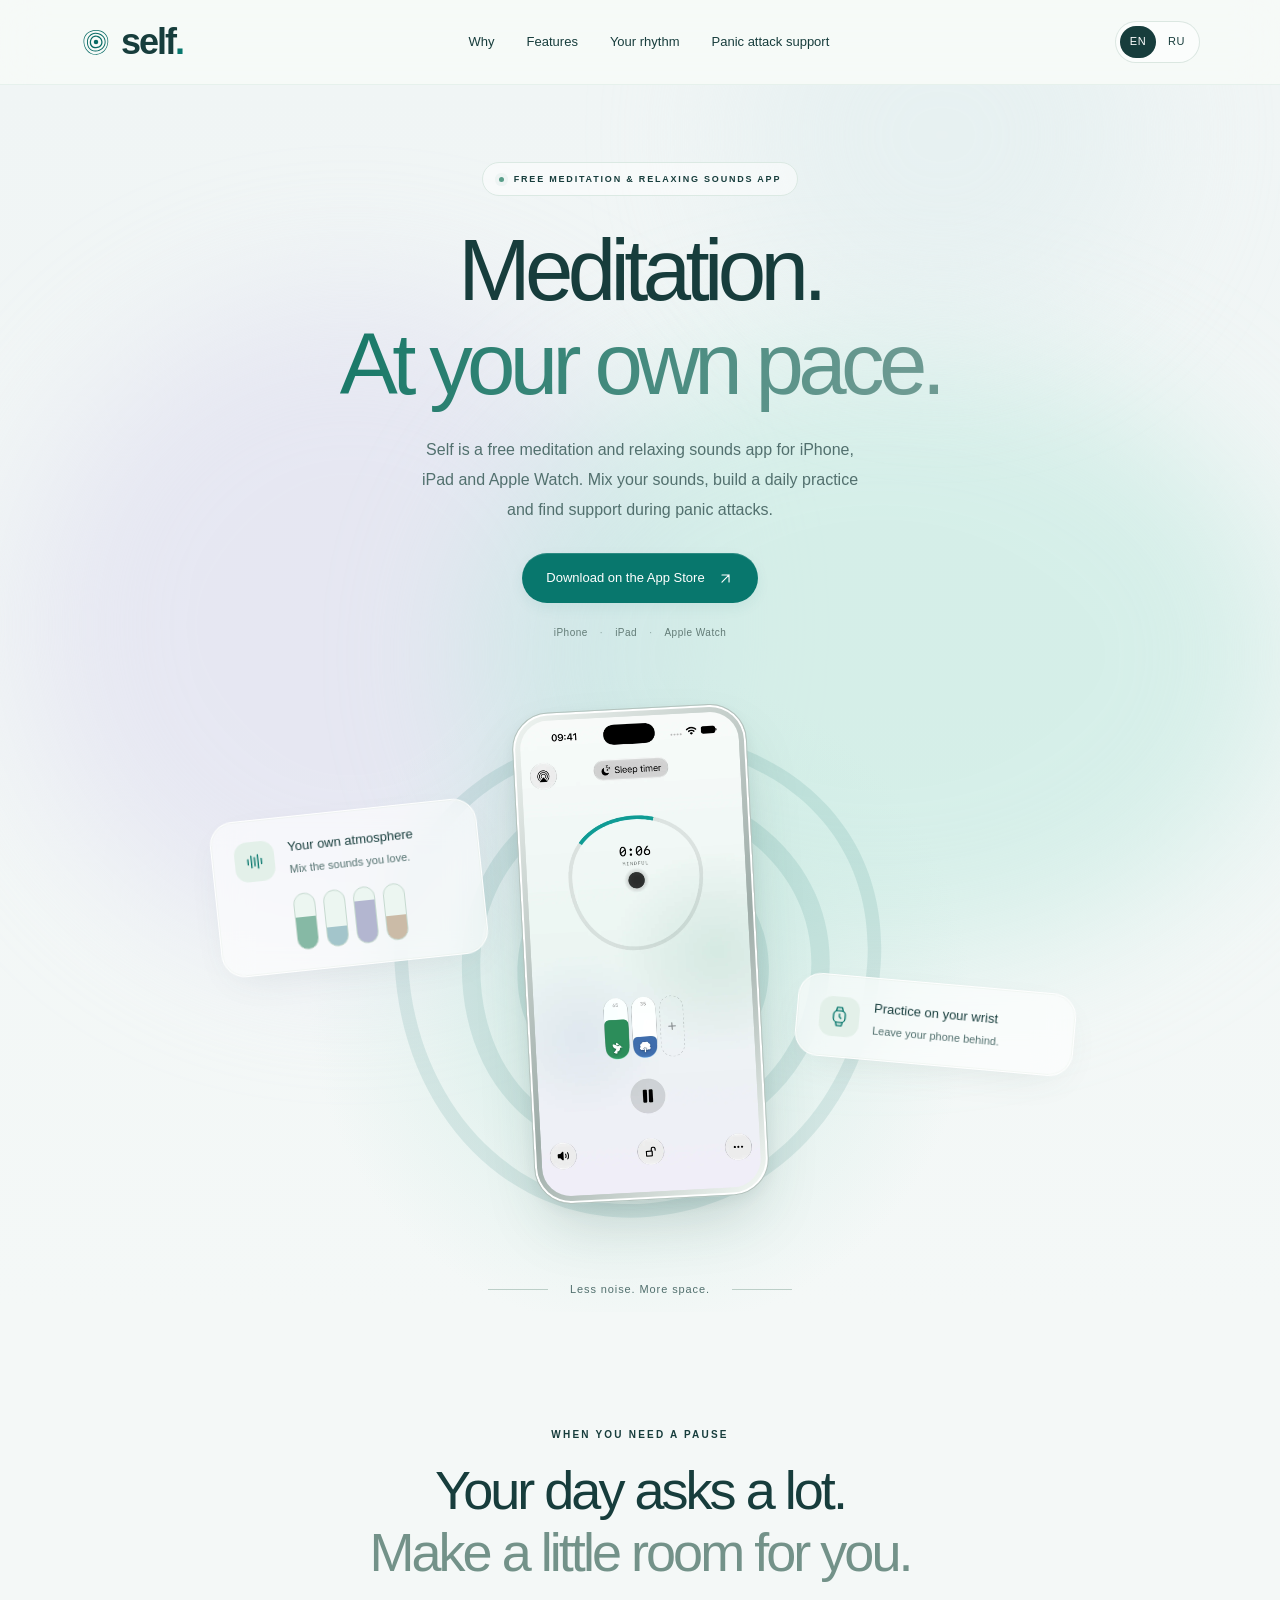
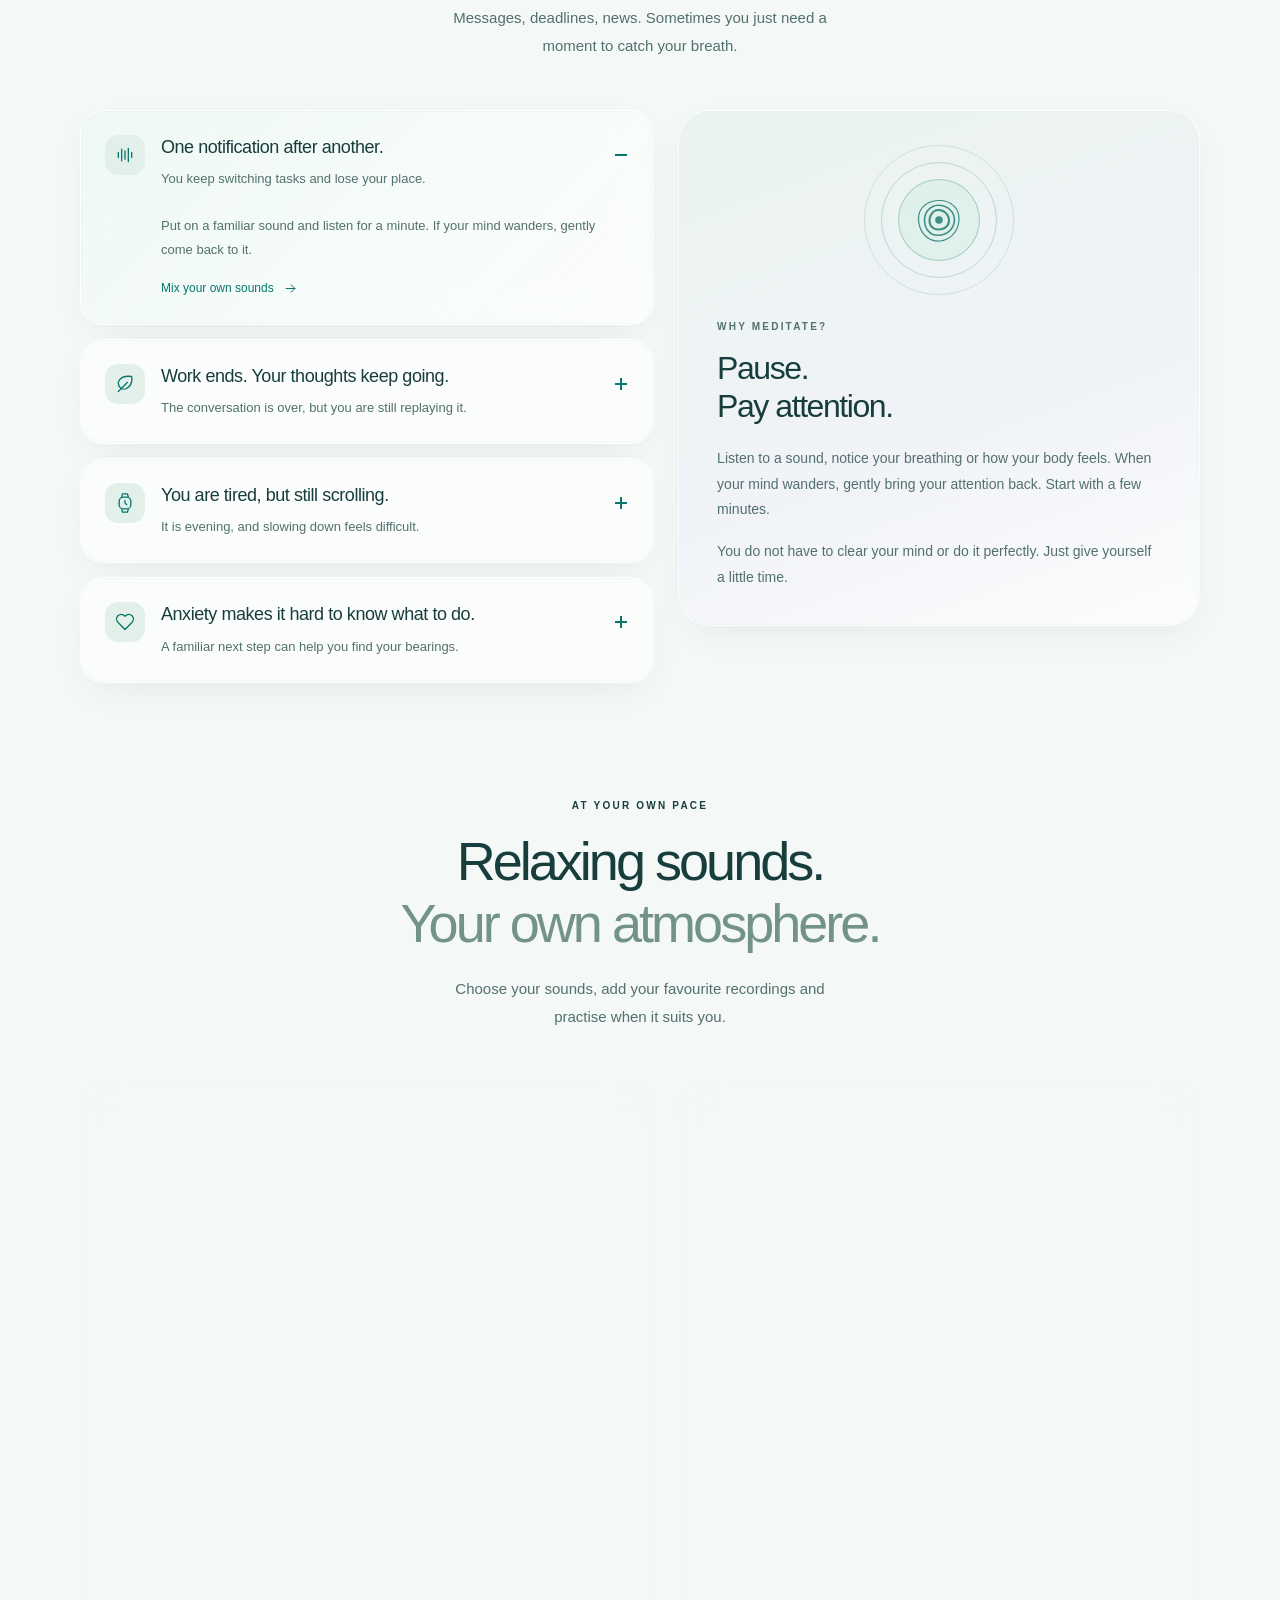
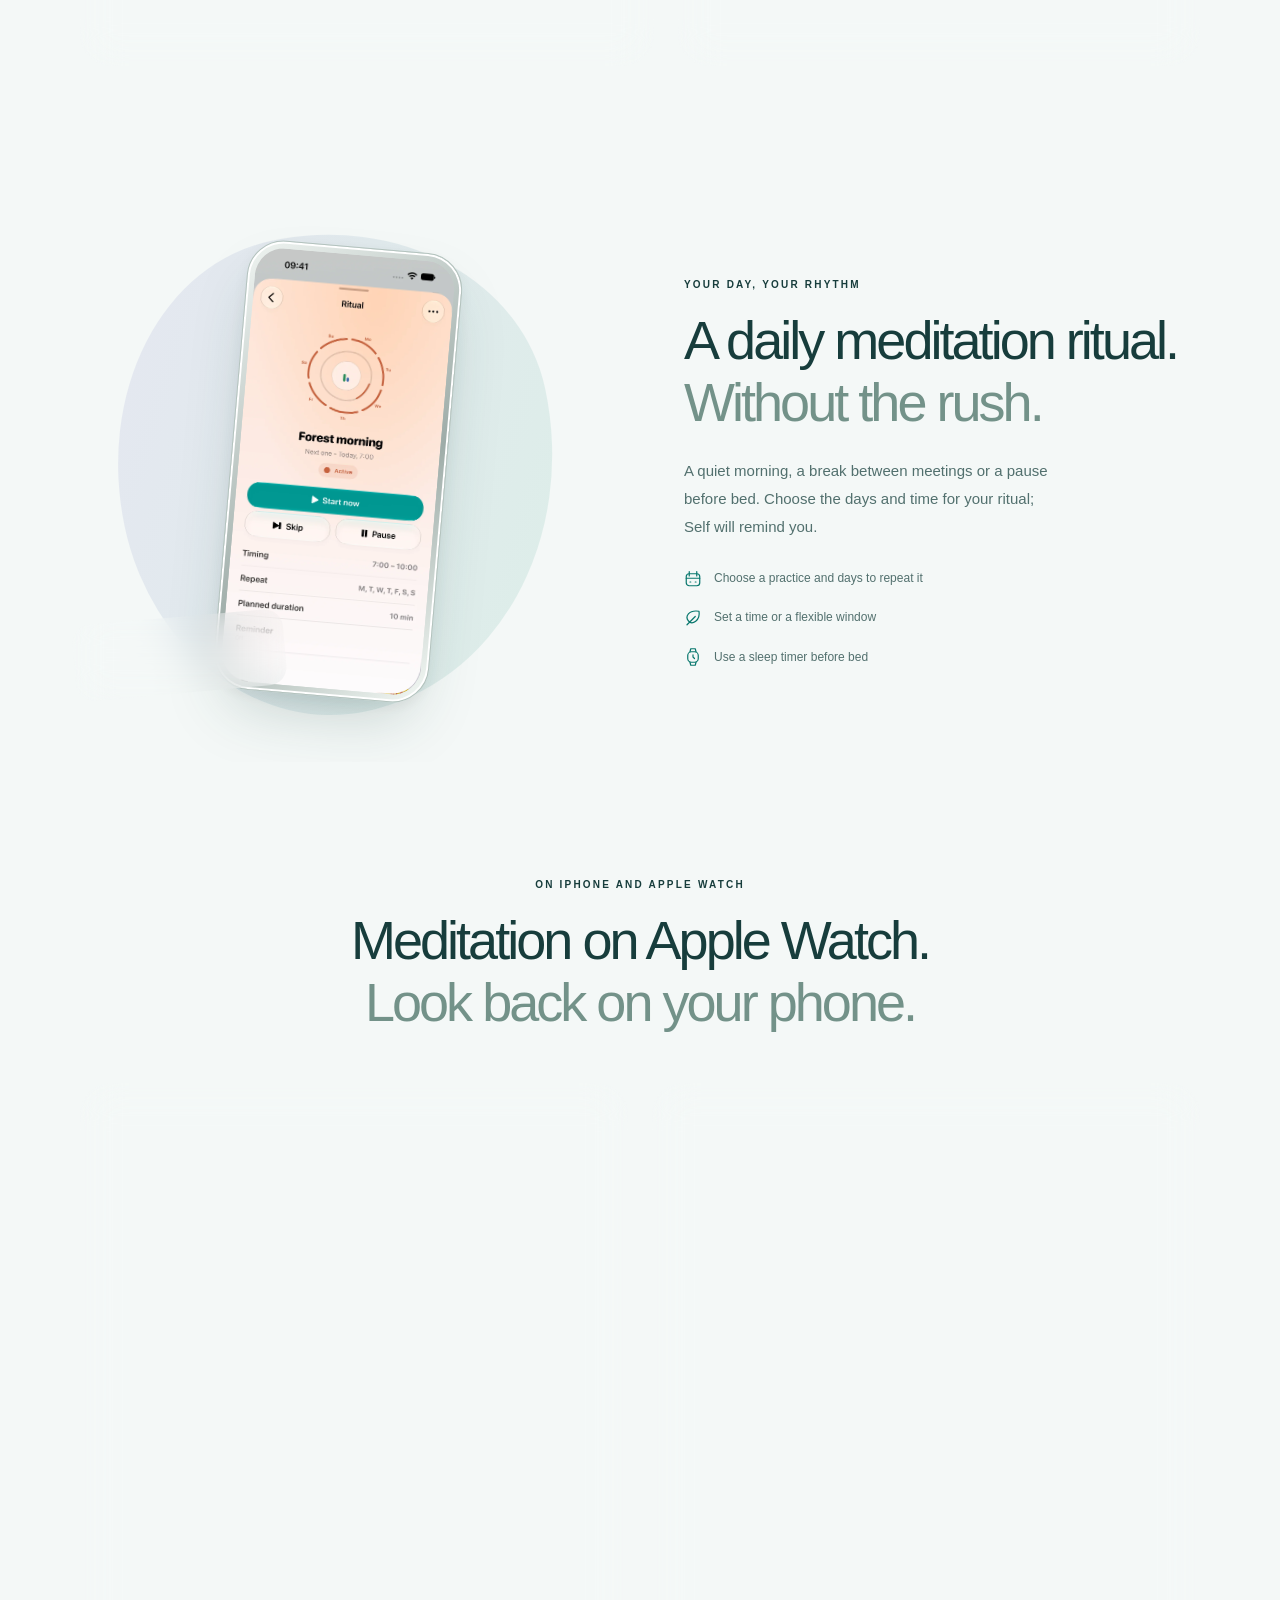
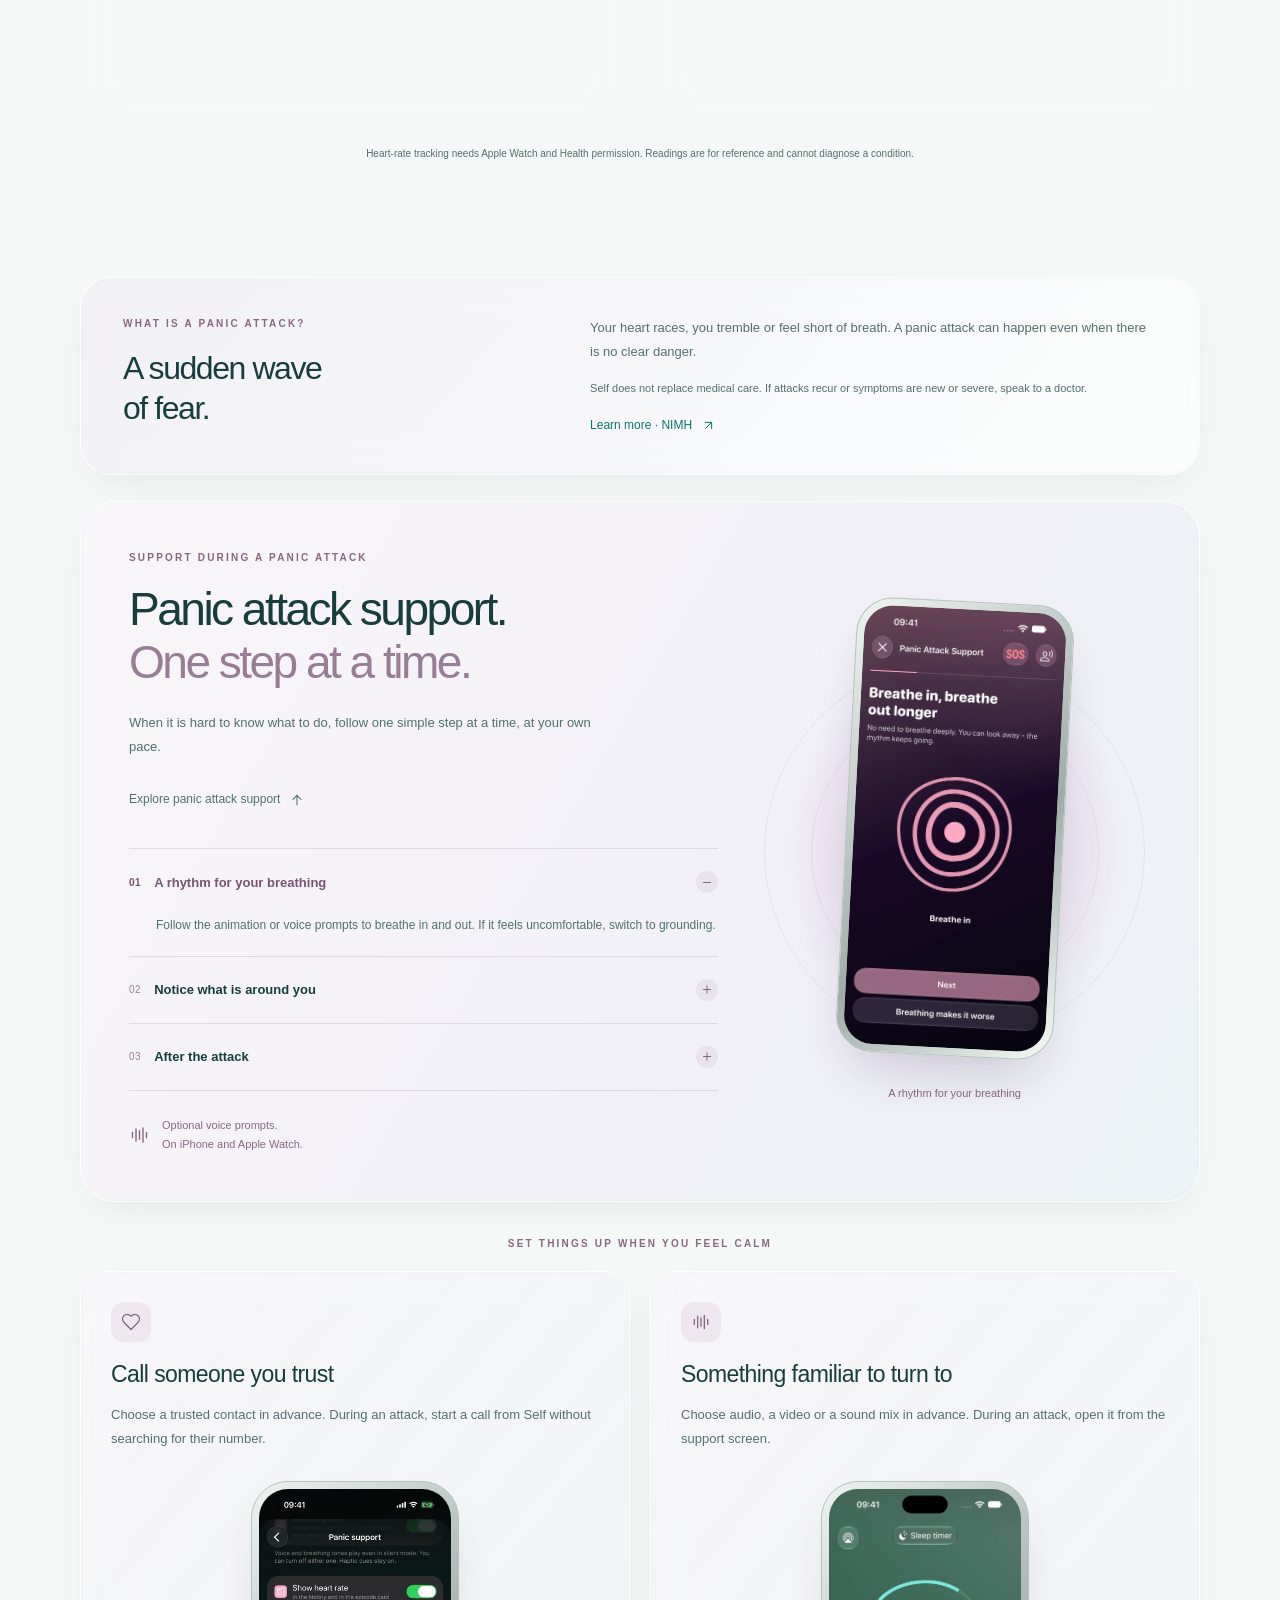
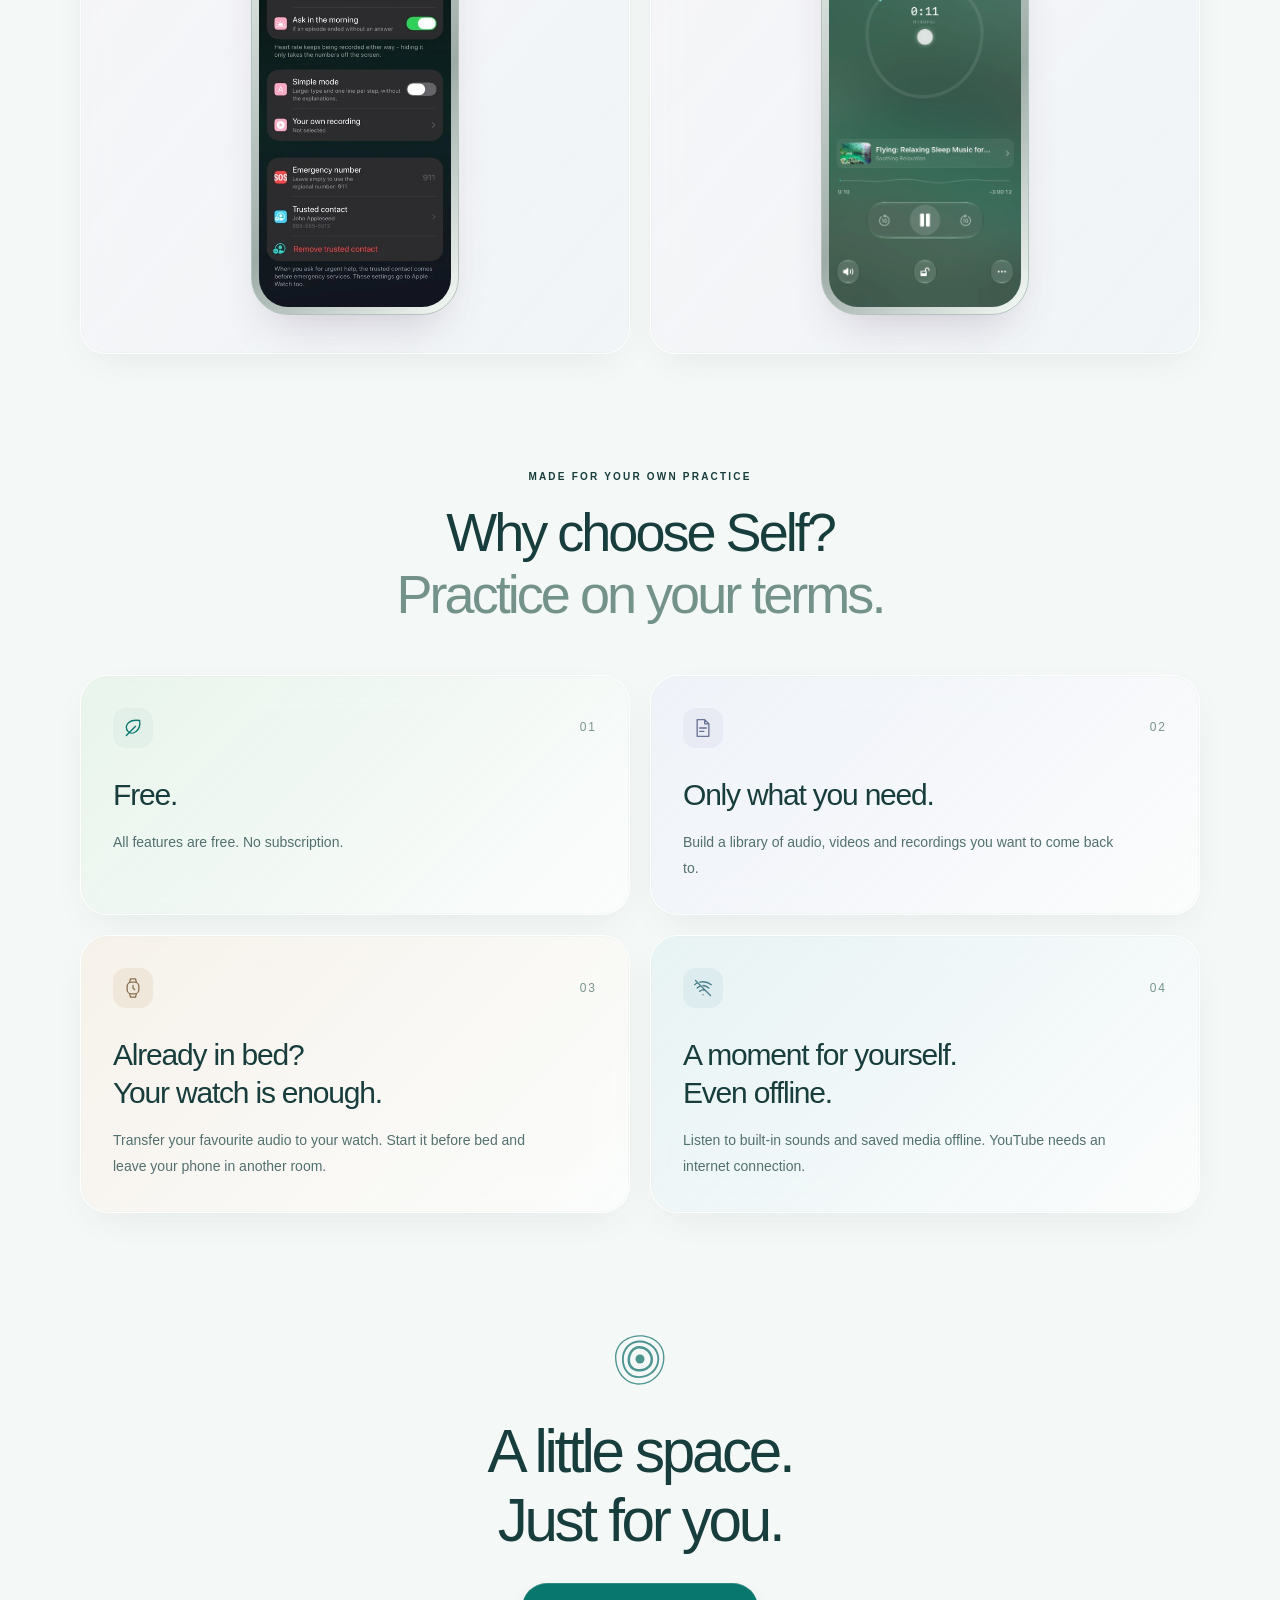
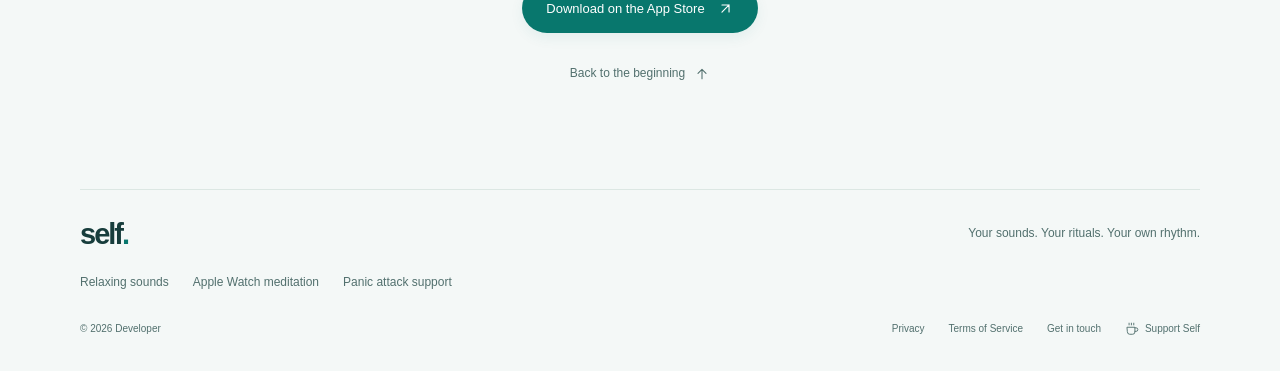
==== commit dfea4851: "some seo" ====
--- a/index.html
+++ b/index.html
@@ -4,24 +4,77 @@
   <meta charset="utf-8">
   <meta name="viewport" content="width=device-width, initial-scale=1">
   <meta name="theme-color" content="#eff6f5">
-  <meta name="description" content="Your sounds, daily practices and support during panic attacks. Self is free on iPhone, iPad and Apple Watch.">
+  <title>Self - Free Meditation &amp; Relaxing Sounds App</title>
+  <meta name="description" content="Meditate with relaxing sounds, create daily rituals and find panic attack support. Self is free on iPhone, iPad and Apple Watch, with offline audio.">
+  <link rel="canonical" href="https://c0dedbear.github.io/self/">
+  <link rel="alternate" hreflang="en" href="https://c0dedbear.github.io/self/">
+  <link rel="alternate" hreflang="ru" href="https://c0dedbear.github.io/self/ru/">
+  <link rel="alternate" hreflang="x-default" href="https://c0dedbear.github.io/self/">
   <meta property="og:type" content="website">
-  <meta property="og:title" content="Self - A space to come back to yourself">
-  <meta property="og:description" content="Your sounds, daily practices and support during panic attacks. Free on iPhone, iPad and Apple Watch.">
-  <meta property="og:image" content="https://c0dedbear.github.io/self-public/assets/social.jpg">
+  <meta property="og:site_name" content="Self">
+  <meta property="og:locale" content="en_US">
+  <meta property="og:locale:alternate" content="ru_RU">
+  <meta property="og:title" content="Self - Free Meditation &amp; Relaxing Sounds App">
+  <meta property="og:description" content="Meditate with relaxing sounds, create daily rituals and find panic attack support. Self is free on iPhone, iPad and Apple Watch, with offline audio.">
+  <meta property="og:url" content="https://c0dedbear.github.io/self/">
+  <meta property="og:image" content="https://c0dedbear.github.io/self/assets/social.jpg">
+  <meta property="og:image:alt" content="Self meditation and relaxing sounds app">
   <meta property="og:image:width" content="1200">
   <meta property="og:image:height" content="630">
   <meta name="twitter:card" content="summary_large_image">
-  <title>Self - A space to come back to yourself</title>
+  <meta name="twitter:title" content="Self - Free Meditation &amp; Relaxing Sounds App">
+  <meta name="twitter:description" content="Meditate with relaxing sounds, create daily rituals and find panic attack support. Self is free on iPhone, iPad and Apple Watch, with offline audio.">
+  <meta name="twitter:image" content="https://c0dedbear.github.io/self/assets/social.jpg">
+  <meta name="twitter:image:alt" content="Self meditation and relaxing sounds app">
   <link rel="icon" type="image/svg+xml" href="assets/favicon.svg">
   <link rel="stylesheet" href="assets/site.css">
   <link rel="preload" href="assets/mark.svg" as="image" type="image/svg+xml">
+  <script src="assets/language.js" defer></script>
   <script src="assets/site.js" defer></script>
   <script src="assets/analytics.js" defer></script>
   <script data-goatcounter="https://self.goatcounter.com/count" defer src="https://gc.zgo.at/count.js"></script>
+  <script type="application/ld+json">
+{
+  "@context": "https://schema.org",
+  "@graph": [
+    {
+      "@type": "WebPage",
+      "@id": "https://c0dedbear.github.io/self/#webpage",
+      "url": "https://c0dedbear.github.io/self/",
+      "name": "Self - Free Meditation & Relaxing Sounds App",
+      "description": "Meditate with relaxing sounds, create daily rituals and find panic attack support. Self is free on iPhone, iPad and Apple Watch, with offline audio.",
+      "inLanguage": "en",
+      "about": {
+        "@id": "https://c0dedbear.github.io/self/#app"
+      },
+      "mainEntity": {
+        "@id": "https://c0dedbear.github.io/self/#app"
+      }
+    },
+    {
+      "@type": "MobileApplication",
+      "@id": "https://c0dedbear.github.io/self/#app",
+      "name": "Self",
+      "url": "https://c0dedbear.github.io/self/",
+      "description": "Meditate with relaxing sounds, create daily rituals and find panic attack support. Self is free on iPhone, iPad and Apple Watch, with offline audio.",
+      "applicationCategory": "HealthApplication",
+      "operatingSystem": "iOS, iPadOS, watchOS",
+      "image": "https://c0dedbear.github.io/self/assets/social.jpg",
+      "downloadUrl": "https://apps.apple.com/app/id6794390672",
+      "isAccessibleForFree": true,
+      "offers": {
+        "@type": "Offer",
+        "price": 0,
+        "priceCurrency": "USD",
+        "url": "https://apps.apple.com/app/id6794390672"
+      }
+    }
+  ]
+}
+  </script>
 </head>
 <body>
-  <a class="skip-link" href="#main" data-i18n="skip">Skip to content</a>
+  <a class="skip-link" href="#main">Skip to content</a>
   <svg class="icon-definitions" aria-hidden="true" xmlns="http://www.w3.org/2000/svg">
     <defs>
       <symbol id="i-arrow" viewBox="0 0 24 24"><path d="M5 12h14m-6-6 6 6-6 6"/></symbol>
@@ -45,19 +98,16 @@
   <header class="site-header">
     <div class="header-inner container">
       <a class="wordmark" href="#" aria-label="Self"><img src="assets/mark.svg" width="32" height="32" alt=""><span>self<span class="wordmark-dot">.</span></span></a>
-      <nav class="desktop-nav" aria-label="Main navigation" data-i18n-aria="nav">
-        <a href="#why-self" data-i18n="navWhy">Why</a><a href="#features" data-i18n="navFeatures">Features</a>
-        <a href="#rhythm" data-i18n="navRhythm">Your rhythm</a>
-        <a href="#support" data-i18n="navSupport">Panic attack support</a>
+      <nav class="desktop-nav" aria-label="Main navigation">
+        <a href="#why-self">Why</a><a href="#features">Features</a>
+        <a href="#rhythm">Your rhythm</a>
+        <a href="#support">Panic attack support</a>
       </nav>
       <div class="header-actions">
-        <div class="language-switch" role="group" aria-label="Language">
-          <button type="button" data-language="en" aria-label="English" aria-pressed="true" lang="en">EN</button>
-          <button type="button" data-language="ru" aria-label="Русский" aria-pressed="false" lang="ru">RU</button>
-        </div>
+        <nav class="language-switch" aria-label="Language"><a href="./" data-language="en" lang="en" hreflang="en" aria-label="English" aria-current="page">EN</a><a href="ru/" data-language="ru" lang="ru" hreflang="ru" aria-label="Русский">RU</a></nav>
         <details class="mobile-menu">
-          <summary aria-label="Menu" data-i18n-aria="menu"><svg class="icon" aria-hidden="true"><use href="#i-menu"/></svg></summary>
-          <nav aria-label="Mobile navigation" data-i18n-aria="nav"><a href="#why-self" data-i18n="navWhy">Why</a><a href="#features" data-i18n="navFeatures">Features</a><a href="#rhythm" data-i18n="navRhythm">Your rhythm</a><a href="#support" data-i18n="navSupport">Panic attack support</a></nav>
+          <summary aria-label="Menu"><svg class="icon" aria-hidden="true"><use href="#i-menu"/></svg></summary>
+          <nav aria-label="Mobile navigation"><a href="#why-self">Why</a><a href="#features">Features</a><a href="#rhythm">Your rhythm</a><a href="#support">Panic attack support</a></nav>
         </details>
       </div>
     </div>
@@ -67,177 +117,177 @@
     <section class="hero" aria-labelledby="hero-title">
       <div class="hero-wash" aria-hidden="true"><span></span><span></span><span></span></div>
       <div class="hero-content container">
-        <span class="eyebrow hero-eyebrow"><span class="status-dot"></span><span data-i18n="heroEyebrow">A SPACE TO COME BACK TO YOURSELF</span></span>
-        <h1 id="hero-title"><span data-i18n="heroTitle">A little pause.</span><br><span class="gradient-text" data-i18n="heroTitleAccent">A little more you.</span></h1>
-        <p class="hero-description" data-i18n="heroDescription">Mix your favourite sounds, make time for a daily practice, and find support in difficult moments.</p>
-        <div class="hero-actions"><a class="button button-primary" href="https://apps.apple.com/app/id6794390672" target="_blank" rel="noopener noreferrer" data-analytics-event="download_app_hero" data-goatcounter-click="download_app_hero_en" data-goatcounter-title="App Store: hero" data-goatcounter-no-session="1"><span data-i18n="download">Download on the App Store</span><svg class="icon" aria-hidden="true"><use href="#i-external"/></svg></a></div>
+        <span class="eyebrow hero-eyebrow"><span class="status-dot"></span><span>FREE MEDITATION &amp; RELAXING SOUNDS APP</span></span>
+        <h1 id="hero-title"><span>Meditation.</span><br><span class="gradient-text">At your own pace.</span></h1>
+        <p class="hero-description">Self is a free meditation and relaxing sounds app for iPhone, iPad and Apple Watch. Mix your sounds, build a daily practice and find support during panic attacks.</p>
+        <div class="hero-actions"><a class="button button-primary" href="https://apps.apple.com/app/id6794390672" target="_blank" rel="noopener noreferrer" data-analytics-event="download_app_hero" data-goatcounter-click="download_app_hero_en" data-goatcounter-title="App Store: hero" data-goatcounter-no-session="1"><span>Download on the App Store</span><svg class="icon" aria-hidden="true"><use href="#i-external"/></svg></a></div>
         <div class="platforms"><span>iPhone</span><span>iPad</span><span>Apple Watch</span></div>
       </div>
       <div class="hero-scene container">
         <div class="scene-halo" aria-hidden="true"></div>
         <div class="scene-mark" aria-hidden="true"><img src="assets/mark.svg" alt="" width="640" height="640"></div>
         <div class="scene-phone">
-          <div class="phone-frame"><img src="assets/player-en.webp" data-screenshot="player" width="840" height="1826" alt="Self soundscape player with a mindful timer and individual sound controls" data-i18n-alt="playerAlt" fetchpriority="high"></div>
+          <div class="phone-frame"><img src="assets/player-en.webp" width="840" height="1826" alt="Self soundscape player with a mindful timer and individual sound controls" fetchpriority="high"></div>
         </div>
         <div class="floating-card float-sounds glass-surface">
           <span class="tile-icon"><svg class="icon" aria-hidden="true"><use href="#i-sound"/></svg></span>
-          <div><strong data-i18n="floatSounds">Your own atmosphere</strong><span data-i18n="floatSoundsBody">Mix the sounds you love.</span></div>
+          <div><strong>Your own atmosphere</strong><span>Mix the sounds you love.</span></div>
           <div class="mini-faders" aria-hidden="true"><i></i><i></i><i></i><i></i></div>
         </div>
-        <div class="floating-card float-watch glass-surface"><span class="tile-icon"><svg class="icon" aria-hidden="true"><use href="#i-watch"/></svg></span><div><strong data-i18n="floatWatch">Practice on your wrist</strong><span data-i18n="floatWatchBody">Leave your phone behind.</span></div></div>
-        <div class="scene-caption"><span class="caption-line" aria-hidden="true"></span><span data-i18n="sceneCaption">Less noise. More space.</span><span class="caption-line" aria-hidden="true"></span></div>
+        <div class="floating-card float-watch glass-surface"><span class="tile-icon"><svg class="icon" aria-hidden="true"><use href="#i-watch"/></svg></span><div><strong>Practice on your wrist</strong><span>Leave your phone behind.</span></div></div>
+        <div class="scene-caption"><span class="caption-line" aria-hidden="true"></span><span>Less noise. More space.</span><span class="caption-line" aria-hidden="true"></span></div>
       </div>
     </section>
 
     <section class="container section-space everyday-section" id="why-self" aria-labelledby="everyday-title">
       <div class="section-heading" data-reveal>
-        <span class="eyebrow" data-i18n="everydayEyebrow">WHEN YOU NEED A PAUSE</span>
-        <h2 id="everyday-title"><span data-i18n="everydayTitle">Your day asks a lot.</span><br><span class="soft-text" data-i18n="everydayAccent">Make a little room for you.</span></h2>
-        <p data-i18n="everydayBody">Messages, deadlines, news. Sometimes you just need a moment to catch your breath.</p>
+        <span class="eyebrow">WHEN YOU NEED A PAUSE</span>
+        <h2 id="everyday-title"><span>Your day asks a lot.</span><br><span class="soft-text">Make a little room for you.</span></h2>
+        <p>Messages, deadlines, news. Sometimes you just need a moment to catch your breath.</p>
       </div>
       <div class="everyday-layout">
         <div class="everyday-situations" data-reveal>
           <details class="everyday-card glass-surface" name="everyday-situations" open>
-            <summary><span class="tile-icon"><svg class="icon" aria-hidden="true"><use href="#i-sound"/></svg></span><span><strong data-i18n="everydayFocus">One notification after another.</strong><span data-i18n="everydayFocusPreview">You keep switching tasks and lose your place.</span></span><span class="everyday-expand" aria-hidden="true"></span></summary>
-            <div class="everyday-answer"><p data-i18n="everydayFocusBody">Put on a familiar sound and listen for a minute. If your mind wanders, gently come back to it.</p><a class="text-link" href="#features"><span data-i18n="everydayFocusLink">Mix your own sounds</span><svg class="icon" aria-hidden="true"><use href="#i-arrow"/></svg></a></div>
+            <summary><span class="tile-icon"><svg class="icon" aria-hidden="true"><use href="#i-sound"/></svg></span><span><strong>One notification after another.</strong><span>You keep switching tasks and lose your place.</span></span><span class="everyday-expand" aria-hidden="true"></span></summary>
+            <div class="everyday-answer"><p>Put on a familiar sound and listen for a minute. If your mind wanders, gently come back to it.</p><a class="text-link" href="#features"><span>Mix your own sounds</span><svg class="icon" aria-hidden="true"><use href="#i-arrow"/></svg></a></div>
           </details>
           <details class="everyday-card glass-surface" name="everyday-situations">
-            <summary><span class="tile-icon"><svg class="icon" aria-hidden="true"><use href="#i-leaf"/></svg></span><span><strong data-i18n="everydayWork">Work ends. Your thoughts keep going.</strong><span data-i18n="everydayWorkPreview">The conversation is over, but you are still replaying it.</span></span><span class="everyday-expand" aria-hidden="true"></span></summary>
-            <div class="everyday-answer"><p data-i18n="everydayWorkBody">Play a favourite track and take a pause before moving on with your evening. Set a reminder in Self to make it a habit.</p><a class="text-link" href="#rhythm"><span data-i18n="everydayWorkLink">Create a daily ritual</span><svg class="icon" aria-hidden="true"><use href="#i-arrow"/></svg></a></div>
+            <summary><span class="tile-icon"><svg class="icon" aria-hidden="true"><use href="#i-leaf"/></svg></span><span><strong>Work ends. Your thoughts keep going.</strong><span>The conversation is over, but you are still replaying it.</span></span><span class="everyday-expand" aria-hidden="true"></span></summary>
+            <div class="everyday-answer"><p>Play a favourite track and take a pause before moving on with your evening. Set a reminder in Self to make it a habit.</p><a class="text-link" href="#rhythm"><span>Create a daily ritual</span><svg class="icon" aria-hidden="true"><use href="#i-arrow"/></svg></a></div>
           </details>
           <details class="everyday-card glass-surface" name="everyday-situations">
-            <summary><span class="tile-icon"><svg class="icon" aria-hidden="true"><use href="#i-watch"/></svg></span><span><strong data-i18n="everydayEvening">You are tired, but still scrolling.</strong><span data-i18n="everydayEveningPreview">It is evening, and slowing down feels difficult.</span></span><span class="everyday-expand" aria-hidden="true"></span></summary>
-            <div class="everyday-answer"><p data-i18n="everydayEveningBody">Put on rain, waves or your own audio. Set a sleep timer and put the screen aside.</p><a class="text-link" href="#features"><span data-i18n="everydayEveningLink">Find your evening sounds</span><svg class="icon" aria-hidden="true"><use href="#i-arrow"/></svg></a></div>
+            <summary><span class="tile-icon"><svg class="icon" aria-hidden="true"><use href="#i-watch"/></svg></span><span><strong>You are tired, but still scrolling.</strong><span>It is evening, and slowing down feels difficult.</span></span><span class="everyday-expand" aria-hidden="true"></span></summary>
+            <div class="everyday-answer"><p>Put on rain, waves or your own audio. Set a sleep timer and put the screen aside.</p><a class="text-link" href="#features"><span>Find your evening sounds</span><svg class="icon" aria-hidden="true"><use href="#i-arrow"/></svg></a></div>
           </details>
           <details class="everyday-card glass-surface" name="everyday-situations">
-            <summary><span class="tile-icon"><svg class="icon" aria-hidden="true"><use href="#i-heart"/></svg></span><span><strong data-i18n="everydayAnxiety">Anxiety makes it hard to know what to do.</strong><span data-i18n="everydayAnxietyPreview">A familiar next step can help you find your bearings.</span></span><span class="everyday-expand" aria-hidden="true"></span></summary>
-            <div class="everyday-answer"><p data-i18n="everydayAnxietyBody">Choose a trusted contact and favourite audio in advance. During an attack, breathing prompts, grounding exercises and a way to call them are close at hand.</p><a class="text-link" href="#support"><span data-i18n="everydayAnxietyLink">See how Self can support you</span><svg class="icon" aria-hidden="true"><use href="#i-arrow"/></svg></a></div>
+            <summary><span class="tile-icon"><svg class="icon" aria-hidden="true"><use href="#i-heart"/></svg></span><span><strong>Anxiety makes it hard to know what to do.</strong><span>A familiar next step can help you find your bearings.</span></span><span class="everyday-expand" aria-hidden="true"></span></summary>
+            <div class="everyday-answer"><p>Choose a trusted contact and favourite audio in advance. During an attack, breathing prompts, grounding exercises and a way to call them are close at hand.</p><a class="text-link" href="#support"><span>See how Self can support you</span><svg class="icon" aria-hidden="true"><use href="#i-arrow"/></svg></a></div>
           </details>
         </div>
         <aside class="practice-meaning glass-surface" aria-labelledby="practice-meaning-title" data-reveal>
           <div class="practice-orbit" aria-hidden="true"><span></span><span></span><span></span><img src="assets/mark.svg" width="64" height="64" alt=""></div>
-          <span class="eyebrow" data-i18n="practiceEyebrow">WHY MEDITATE?</span>
-          <h3 id="practice-meaning-title" data-i18n="practiceTitle">Pause.<br>Pay attention.</h3>
-          <p data-i18n="practiceBody">Listen to a sound, notice your breathing or how your body feels. When your mind wanders, gently bring your attention back. Start with a few minutes.</p>
-          <p data-i18n="practiceRegular">You do not have to clear your mind or do it perfectly. Just give yourself a little time.</p>
+          <span class="eyebrow">WHY MEDITATE?</span>
+          <h3 id="practice-meaning-title">Pause.<br>Pay attention.</h3>
+          <p>Listen to a sound, notice your breathing or how your body feels. When your mind wanders, gently bring your attention back. Start with a few minutes.</p>
+          <p>You do not have to clear your mind or do it perfectly. Just give yourself a little time.</p>
         </aside>
       </div>
     </section>
 
     <section class="intro container section-space" id="features" aria-labelledby="intro-title">
       <div class="section-heading" data-reveal>
-        <span class="eyebrow" data-i18n="introEyebrow">AT YOUR OWN PACE</span>
-        <h2 id="intro-title"><span data-i18n="introTitle">A practice that fits</span><br><span class="soft-text" data-i18n="introAccent">the way you live.</span></h2>
-        <p data-i18n="introBody">Choose your sounds, add your favourite recordings and practise when it suits you.</p>
+        <span class="eyebrow">AT YOUR OWN PACE</span>
+        <h2 id="intro-title"><span>Relaxing sounds.</span><br><span class="soft-text">Your own atmosphere.</span></h2>
+        <p>Choose your sounds, add your favourite recordings and practise when it suits you.</p>
       </div>
       <div class="feature-grid">
         <article class="feature-card sound-card glass-surface" data-reveal>
-          <div class="feature-copy"><span class="tile-icon"><svg class="icon" aria-hidden="true"><use href="#i-sound"/></svg></span><span class="eyebrow" data-i18n="soundsEyebrow">YOUR OWN SOUNDSCAPE</span><h3 data-i18n="soundsTitle">Rain. Forest.<br>Your own mix.</h3><p data-i18n="soundsBody">Mix rain, waves, forest and a campfire. Adjust each sound and save your mix. Built-in sounds work offline.</p></div>
+          <div class="feature-copy"><span class="tile-icon"><svg class="icon" aria-hidden="true"><use href="#i-sound"/></svg></span><span class="eyebrow">YOUR OWN SOUNDSCAPE</span><h3>Sounds of nature.<br>Your own mix.</h3><p>Mix rain, waves, forest and a campfire. Adjust each sound and save your mix. Built-in sounds work offline.</p><a class="text-link" href="relaxing-sounds/"><span>Explore relaxing sounds</span><svg class="icon" aria-hidden="true"><use href="#i-arrow"/></svg></a></div>
           <div class="sound-art" aria-hidden="true"><div class="sound-orbit"></div><div class="sound-bars"><div class="sound-bar rain"><span></span><svg class="icon"><use href="#i-rain"/></svg></div><div class="sound-bar forest"><span></span><svg class="icon"><use href="#i-tree"/></svg></div><div class="sound-bar waves"><span></span><svg class="icon"><use href="#i-wave"/></svg></div><div class="sound-bar fire"><span></span><svg class="icon"><use href="#i-fire"/></svg></div></div></div>
         </article>
         <article class="feature-card library-card glass-surface" data-reveal>
-          <div class="feature-copy"><span class="tile-icon"><svg class="icon" aria-hidden="true"><use href="#i-file"/></svg></span><span class="eyebrow" data-i18n="libraryEyebrow">YOUR FAVOURITES IN ONE PLACE</span><h3 data-i18n="libraryTitle">Familiar voices.<br>Favourite places.</h3><p data-i18n="libraryBody">Add audio, videos, recordings and YouTube links. Organise them into categories and keep your favourites close.</p></div>
-          <div class="card-device"><div class="phone-frame"><img src="assets/library-en.webp" data-screenshot="library" width="840" height="1826" alt="Self media library with personal audio and YouTube videos" data-i18n-alt="libraryAlt" loading="lazy" decoding="async"></div></div>
+          <div class="feature-copy"><span class="tile-icon"><svg class="icon" aria-hidden="true"><use href="#i-file"/></svg></span><span class="eyebrow">YOUR FAVOURITES IN ONE PLACE</span><h3>Familiar voices.<br>Favourite places.</h3><p>Add audio, videos, recordings and YouTube links. Organise them into categories and keep your favourites close.</p></div>
+          <div class="card-device"><div class="phone-frame"><img src="assets/library-en.webp" width="840" height="1826" alt="Self media library with personal audio and YouTube videos" loading="lazy" decoding="async"></div></div>
         </article>
       </div>
     </section>
 
     <section class="rhythm-section section-space" id="rhythm" aria-labelledby="rhythm-title">
       <div class="container rhythm-layout">
-        <div class="rhythm-visual" data-reveal><div class="rhythm-blob" aria-hidden="true"></div><div class="phone-frame"><img src="assets/rituals-en.webp" data-screenshot="rituals" width="840" height="1826" alt="Self ritual schedule with flexible practice times" data-i18n-alt="ritualsAlt" loading="lazy" decoding="async"></div><div class="ritual-note glass-surface"><svg class="icon" aria-hidden="true"><use href="#i-calendar"/></svg><span data-i18n="ritualNote">A small ritual.<br>A little room in your day.</span></div></div>
-        <div class="rhythm-copy" data-reveal><span class="eyebrow" data-i18n="rhythmEyebrow">YOUR DAY, YOUR RHYTHM</span><h2 id="rhythm-title"><span data-i18n="rhythmTitle">Make room.</span><br><span class="soft-text" data-i18n="rhythmAccent">Without the rush.</span></h2><p data-i18n="rhythmBody">A quiet morning, a break between meetings or a pause before bed. Choose the days and time for your ritual; Self will remind you.</p><ul class="detail-list"><li><svg class="icon" aria-hidden="true"><use href="#i-calendar"/></svg><span data-i18n="rhythmDetail1">Choose a practice and days to repeat it</span></li><li><svg class="icon" aria-hidden="true"><use href="#i-leaf"/></svg><span data-i18n="rhythmDetail2">Set a time or a flexible window</span></li><li><svg class="icon" aria-hidden="true"><use href="#i-watch"/></svg><span data-i18n="rhythmDetail3">Use a sleep timer before bed</span></li></ul></div>
+        <div class="rhythm-visual" data-reveal><div class="rhythm-blob" aria-hidden="true"></div><div class="phone-frame"><img src="assets/rituals-en.webp" width="840" height="1826" alt="Self ritual schedule with flexible practice times" loading="lazy" decoding="async"></div><div class="ritual-note glass-surface"><svg class="icon" aria-hidden="true"><use href="#i-calendar"/></svg><span>A small ritual.<br>A little room in your day.</span></div></div>
+        <div class="rhythm-copy" data-reveal><span class="eyebrow">YOUR DAY, YOUR RHYTHM</span><h2 id="rhythm-title"><span>A daily meditation ritual.</span><br><span class="soft-text">Without the rush.</span></h2><p>A quiet morning, a break between meetings or a pause before bed. Choose the days and time for your ritual; Self will remind you.</p><ul class="detail-list"><li><svg class="icon" aria-hidden="true"><use href="#i-calendar"/></svg><span>Choose a practice and days to repeat it</span></li><li><svg class="icon" aria-hidden="true"><use href="#i-leaf"/></svg><span>Set a time or a flexible window</span></li><li><svg class="icon" aria-hidden="true"><use href="#i-watch"/></svg><span>Use a sleep timer before bed</span></li></ul></div>
       </div>
     </section>
 
     <section class="container section-space" aria-labelledby="devices-title">
-      <div class="section-heading" data-reveal><span class="eyebrow" data-i18n="devicesEyebrow">ON IPHONE AND APPLE WATCH</span><h2 id="devices-title"><span data-i18n="devicesTitle">Practise on your watch.</span><br><span class="soft-text" data-i18n="devicesAccent">Look back on your phone.</span></h2></div>
+      <div class="section-heading" data-reveal><span class="eyebrow">ON IPHONE AND APPLE WATCH</span><h2 id="devices-title"><span>Meditation on Apple Watch.</span><br><span class="soft-text">Look back on your phone.</span></h2></div>
       <div class="feature-grid devices-grid">
-        <article class="feature-card watch-card glass-surface" data-reveal><div class="feature-copy"><span class="tile-icon"><svg class="icon" aria-hidden="true"><use href="#i-watch"/></svg></span><h3 data-i18n="watchTitle">Your practice.<br>Phone optional.</h3><p data-i18n="watchBody">Transfer your audio to Apple Watch and listen without your phone or an internet connection. Your sessions sync to iPhone later.</p></div><div class="watch-stage"><div class="watch-strap" aria-hidden="true"></div><div class="watch-frame"><img src="assets/watch-en.webp" data-screenshot="watch" width="416" height="496" alt="Self practice player on Apple Watch" data-i18n-alt="watchAlt" loading="lazy" decoding="async"></div></div></article>
-        <article class="feature-card diary-card glass-surface" data-reveal><div class="feature-copy"><span class="tile-icon"><svg class="icon" aria-hidden="true"><use href="#i-heart"/></svg></span><h3 data-i18n="diaryTitle">Your sessions.<br>Your heart rate.</h3><p data-i18n="diaryBody">See how much time you have spent practising and how your heart rate changed during sessions with Apple Watch.</p></div><div class="card-device"><div class="phone-frame"><img src="assets/diary-en.webp" data-screenshot="diary" width="840" height="1826" alt="Self diary with mindful minutes and heart-rate trends" data-i18n-alt="diaryAlt" loading="lazy" decoding="async"></div></div></article>
-      </div>
-      <p class="feature-note" data-i18n="heartNote">Heart-rate tracking needs Apple Watch and Health permission. Readings are for reference and cannot diagnose a condition.</p>
+        <article class="feature-card watch-card glass-surface" data-reveal><div class="feature-copy"><span class="tile-icon"><svg class="icon" aria-hidden="true"><use href="#i-watch"/></svg></span><h3>Your practice.<br>Phone optional.</h3><p>Transfer your audio to Apple Watch and listen without your phone or an internet connection. Your sessions sync to iPhone later.</p><a class="text-link" href="apple-watch-meditation/"><span>Meditation on Apple Watch</span><svg class="icon" aria-hidden="true"><use href="#i-arrow"/></svg></a></div><div class="watch-stage"><div class="watch-strap" aria-hidden="true"></div><div class="watch-frame"><img src="assets/watch-en.webp" width="416" height="496" alt="Self practice player on Apple Watch" loading="lazy" decoding="async"></div></div></article>
+        <article class="feature-card diary-card glass-surface" data-reveal><div class="feature-copy"><span class="tile-icon"><svg class="icon" aria-hidden="true"><use href="#i-heart"/></svg></span><h3>Your meditation history.<br>Your heart rate.</h3><p>See how much time you have spent practising and how your heart rate changed during sessions with Apple Watch.</p></div><div class="card-device"><div class="phone-frame"><img src="assets/diary-en.webp" width="840" height="1826" alt="Self diary with mindful minutes and heart-rate trends" loading="lazy" decoding="async"></div></div></article>
+      </div>
+      <p class="feature-note">Heart-rate tracking needs Apple Watch and Health permission. Readings are for reference and cannot diagnose a condition.</p>
     </section>
 
     <section class="container section-space" id="support" aria-labelledby="panic-title">
       <div class="panic-context glass-surface" data-reveal>
-        <div><span class="eyebrow" data-i18n="panicContextEyebrow">WHAT IS A PANIC ATTACK?</span><h3 data-i18n="panicContextTitle">A sudden wave<br>of fear.</h3></div>
-        <div class="panic-context-copy"><p data-i18n="panicContextBody">Your heart races, you tremble or feel short of breath. A panic attack can happen even when there is no clear danger.</p><p class="panic-context-care" data-i18n="panicContextCare">Self does not replace medical care. If attacks recur or symptoms are new or severe, speak to a doctor.</p><a class="text-link" href="https://www.nimh.nih.gov/health/publications/panic-disorder-when-fear-overwhelms" target="_blank" rel="noopener noreferrer"><span data-i18n="panicContextSource">Learn more · NIMH</span><svg class="icon" aria-hidden="true"><use href="#i-external"/></svg></a></div>
+        <div><span class="eyebrow">WHAT IS A PANIC ATTACK?</span><h3>A sudden wave<br>of fear.</h3></div>
+        <div class="panic-context-copy"><p>Your heart races, you tremble or feel short of breath. A panic attack can happen even when there is no clear danger.</p><p class="panic-context-care">Self does not replace medical care. If attacks recur or symptoms are new or severe, speak to a doctor.</p><a class="text-link" href="https://www.nimh.nih.gov/health/publications/panic-disorder-when-fear-overwhelms" target="_blank" rel="noopener noreferrer"><span>Learn more · NIMH</span><svg class="icon" aria-hidden="true"><use href="#i-external"/></svg></a></div>
       </div>
       <div class="panic-panel glass-surface" data-reveal>
         <div class="panic-copy">
-          <span class="eyebrow" data-i18n="panicEyebrow">SUPPORT DURING A PANIC ATTACK</span>
-          <h2 id="panic-title"><span data-i18n="panicTitle">When it feels too much.</span><br><span class="soft-text" data-i18n="panicAccent">One step at a time.</span></h2>
-          <p class="panic-intro" data-i18n="panicBody">When it is hard to know what to do, follow one simple step at a time, at your own pace.</p>
+          <span class="eyebrow">SUPPORT DURING A PANIC ATTACK</span>
+          <h2 id="panic-title"><span>Panic attack support.</span><br><span class="soft-text">One step at a time.</span></h2>
+          <p class="panic-intro">When it is hard to know what to do, follow one simple step at a time, at your own pace.</p><a class="text-link" href="panic-attack-support/"><span>Explore panic attack support</span><svg class="icon" aria-hidden="true"><use href="#i-arrow"/></svg></a>
           <div class="panic-mechanics">
             <details name="panic-steps" data-panic-step="breathing" open>
-              <summary><span class="panic-step" aria-hidden="true">01</span><span data-i18n="panicBreathing">A rhythm for your breathing</span><span class="panic-expand" aria-hidden="true"></span></summary>
-              <p data-i18n="panicBreathingBody">Follow the animation or voice prompts to breathe in and out. If it feels uncomfortable, switch to grounding.</p>
-              <div class="panic-step-visual"><div class="phone-frame"><img src="assets/panic-en.webp" data-screenshot="panic" width="840" height="1826" alt="Self panic support screen with a breathing guide" data-i18n-alt="panicAlt" loading="lazy" decoding="async"></div></div>
+              <summary><span class="panic-step" aria-hidden="true">01</span><span data-panic-label>A rhythm for your breathing</span><span class="panic-expand" aria-hidden="true"></span></summary>
+              <p>Follow the animation or voice prompts to breathe in and out. If it feels uncomfortable, switch to grounding.</p>
+              <div class="panic-step-visual"><div class="phone-frame"><img src="assets/panic-en.webp" width="840" height="1826" alt="Self panic support screen with a breathing guide" loading="lazy" decoding="async"></div></div>
             </details>
             <details name="panic-steps" data-panic-step="grounding">
-              <summary><span class="panic-step" aria-hidden="true">02</span><span data-i18n="panicGrounding">Notice what is around you</span><span class="panic-expand" aria-hidden="true"></span></summary>
-              <p data-i18n="panicGroundingBody">Look at nearby objects, listen to sounds, feel your feet on the floor. Repeat or skip any step.</p>
-              <div class="panic-step-visual"><div class="phone-frame"><img src="assets/panic-grounding-en.webp" data-screenshot="panic-grounding" width="840" height="1826" alt="A grounding exercise in Self that brings attention to objects nearby" data-i18n-alt="panicGroundingAlt" loading="lazy" decoding="async"></div></div>
+              <summary><span class="panic-step" aria-hidden="true">02</span><span data-panic-label>Notice what is around you</span><span class="panic-expand" aria-hidden="true"></span></summary>
+              <p>Look at nearby objects, listen to sounds, feel your feet on the floor. Repeat or skip any step.</p>
+              <div class="panic-step-visual"><div class="phone-frame"><img src="assets/panic-grounding-en.webp" width="840" height="1826" alt="A grounding exercise in Self that brings attention to objects nearby" loading="lazy" decoding="async"></div></div>
             </details>
             <details name="panic-steps" data-panic-step="reflection">
-              <summary><span class="panic-step" aria-hidden="true">03</span><span data-i18n="panicHistory">After the attack</span><span class="panic-expand" aria-hidden="true"></span></summary>
-              <p data-i18n="panicHistoryBody">Note what happened and how long it lasted. Save a note and available heart-rate data. Look back later or export a PDF or CSV with the details you choose.</p>
-              <div class="panic-step-visual"><div class="phone-frame"><img src="assets/panic-reflection-en.webp" data-screenshot="panic-reflection" width="840" height="1826" alt="Self reflection screen for recording the circumstances after an episode" data-i18n-alt="panicReflectionAlt" loading="lazy" decoding="async"></div></div>
+              <summary><span class="panic-step" aria-hidden="true">03</span><span data-panic-label>After the attack</span><span class="panic-expand" aria-hidden="true"></span></summary>
+              <p>Note what happened and how long it lasted. Save a note and available heart-rate data. Look back later or export a PDF or CSV with the details you choose.</p>
+              <div class="panic-step-visual"><div class="phone-frame"><img src="assets/panic-reflection-en.webp" width="840" height="1826" alt="Self reflection screen for recording the circumstances after an episode" loading="lazy" decoding="async"></div></div>
             </details>
           </div>
-          <div class="panic-voice"><svg class="icon" aria-hidden="true"><use href="#i-sound"/></svg><p data-i18n="panicVoice">Optional voice prompts.<br>On iPhone and Apple Watch.</p></div>
+          <div class="panic-voice"><svg class="icon" aria-hidden="true"><use href="#i-sound"/></svg><p>Optional voice prompts.<br>On iPhone and Apple Watch.</p></div>
         </div>
         <div class="panic-visual">
           <div class="panic-orbit" aria-hidden="true"></div>
           <div class="phone-frame panic-screen-stack" id="panic-screens">
-            <img class="panic-screen is-active" data-panic-screen="breathing" src="assets/panic-en.webp" data-screenshot="panic" width="840" height="1826" alt="Self panic support screen with a breathing guide" data-i18n-alt="panicAlt" loading="lazy" decoding="async">
-            <img class="panic-screen" data-panic-screen="grounding" src="assets/panic-grounding-en.webp" data-screenshot="panic-grounding" width="840" height="1826" alt="A grounding exercise in Self that brings attention to objects nearby" data-i18n-alt="panicGroundingAlt" aria-hidden="true" loading="lazy" decoding="async">
-            <img class="panic-screen" data-panic-screen="reflection" src="assets/panic-reflection-en.webp" data-screenshot="panic-reflection" width="840" height="1826" alt="Self reflection screen for recording the circumstances after an episode" data-i18n-alt="panicReflectionAlt" aria-hidden="true" loading="lazy" decoding="async">
+            <img class="panic-screen is-active" data-panic-screen="breathing" src="assets/panic-en.webp" width="840" height="1826" alt="Self panic support screen with a breathing guide" loading="lazy" decoding="async">
+            <img class="panic-screen" data-panic-screen="grounding" src="assets/panic-grounding-en.webp" width="840" height="1826" alt="A grounding exercise in Self that brings attention to objects nearby" aria-hidden="true" loading="lazy" decoding="async">
+            <img class="panic-screen" data-panic-screen="reflection" src="assets/panic-reflection-en.webp" width="840" height="1826" alt="Self reflection screen for recording the circumstances after an episode" aria-hidden="true" loading="lazy" decoding="async">
           </div>
-          <span class="panic-caption" data-i18n="panicBreathing">A rhythm for your breathing</span>
+          <span class="panic-caption">A rhythm for your breathing</span>
         </div>
       </div>
       <div class="panic-preparation" data-reveal>
-        <p class="eyebrow" data-i18n="panicPrepare">SET THINGS UP WHEN YOU FEEL CALM</p>
+        <p class="eyebrow">SET THINGS UP WHEN YOU FEEL CALM</p>
         <div class="panic-personal-grid">
-          <article class="panic-personal-card glass-surface"><span class="tile-icon"><svg class="icon" aria-hidden="true"><use href="#i-heart"/></svg></span><h3 data-i18n="panicContact">Call someone you trust</h3><p data-i18n="panicContactBody">Choose a trusted contact in advance. During an attack, start a call from Self without searching for their number.</p><div class="panic-card-visual"><div class="phone-frame"><img src="assets/panic-contact-en.webp" data-screenshot="panic-contact" width="840" height="1826" alt="Self panic support settings with a chosen trusted contact" data-i18n-alt="panicContactAlt" loading="lazy" decoding="async"></div></div></article>
-          <article class="panic-personal-card glass-surface"><span class="tile-icon"><svg class="icon" aria-hidden="true"><use href="#i-sound"/></svg></span><h3 data-i18n="panicPersonalMedia">Something familiar to turn to</h3><p data-i18n="panicPersonalMediaBody">Choose audio, a video or a sound mix in advance. During an attack, open it from the support screen.</p><div class="panic-card-visual"><div class="phone-frame"><img src="assets/panic-personal-media-en.webp" data-screenshot="panic-personal-media" width="840" height="1826" alt="Self player playing the Flying video by Soothing Relaxation" data-i18n-alt="panicPersonalMediaAlt" loading="lazy" decoding="async"></div></div></article>
+          <article class="panic-personal-card glass-surface"><span class="tile-icon"><svg class="icon" aria-hidden="true"><use href="#i-heart"/></svg></span><h3>Call someone you trust</h3><p>Choose a trusted contact in advance. During an attack, start a call from Self without searching for their number.</p><div class="panic-card-visual"><div class="phone-frame"><img src="assets/panic-contact-en.webp" width="840" height="1826" alt="Self panic support settings with a chosen trusted contact" loading="lazy" decoding="async"></div></div></article>
+          <article class="panic-personal-card glass-surface"><span class="tile-icon"><svg class="icon" aria-hidden="true"><use href="#i-sound"/></svg></span><h3>Something familiar to turn to</h3><p>Choose audio, a video or a sound mix in advance. During an attack, open it from the support screen.</p><div class="panic-card-visual"><div class="phone-frame"><img src="assets/panic-personal-media-en.webp" width="840" height="1826" alt="Self player playing the Flying video by Soothing Relaxation" loading="lazy" decoding="async"></div></div></article>
         </div>
       </div>
     </section>
 
     <section class="container section-space advantages-section" id="why-choose-self" aria-labelledby="advantages-title">
       <div class="section-heading" data-reveal>
-        <span class="eyebrow" data-i18n="advantagesEyebrow">MADE FOR YOUR OWN PRACTICE</span>
-        <h2 id="advantages-title"><span data-i18n="advantagesTitle">Why choose Self?</span><br><span class="soft-text" data-i18n="advantagesAccent">Practice on your terms.</span></h2>
+        <span class="eyebrow">MADE FOR YOUR OWN PRACTICE</span>
+        <h2 id="advantages-title"><span>Why choose Self?</span><br><span class="soft-text">Practice on your terms.</span></h2>
       </div>
       <div class="advantages-grid">
         <article class="advantage-card advantage-free glass-surface" data-reveal>
           <div class="advantage-top"><span class="tile-icon"><svg class="icon" aria-hidden="true"><use href="#i-leaf"/></svg></span><span class="advantage-number" aria-hidden="true">01</span></div>
-          <h3 data-i18n="advantageFreeTitle">Free.</h3>
-          <p data-i18n="advantageFreeBody">All features are free. No subscription.</p>
+          <h3>Free.</h3>
+          <p>All features are free. No subscription.</p>
         </article>
         <article class="advantage-card advantage-library glass-surface" data-reveal>
           <div class="advantage-top"><span class="tile-icon"><svg class="icon" aria-hidden="true"><use href="#i-file"/></svg></span><span class="advantage-number" aria-hidden="true">02</span></div>
-          <h3 data-i18n="advantageLibraryTitle">Only what you need.</h3>
-          <p data-i18n="advantageLibraryBody">Build a library of audio, videos and recordings you want to come back to.</p>
+          <h3>Only what you need.</h3>
+          <p>Build a library of audio, videos and recordings you want to come back to.</p>
         </article>
         <article class="advantage-card advantage-watch glass-surface" data-reveal>
           <div class="advantage-top"><span class="tile-icon"><svg class="icon" aria-hidden="true"><use href="#i-watch"/></svg></span><span class="advantage-number" aria-hidden="true">03</span></div>
-          <h3 data-i18n="advantageWatchTitle">Already in bed?<br>Your watch is enough.</h3>
-          <p data-i18n="advantageWatchBody">Transfer your favourite audio to your watch. Start it before bed and leave your phone in another room.</p>
+          <h3>Already in bed?<br>Your watch is enough.</h3>
+          <p>Transfer your favourite audio to your watch. Start it before bed and leave your phone in another room.</p>
         </article>
         <article class="advantage-card advantage-offline glass-surface" data-reveal>
           <div class="advantage-top"><span class="tile-icon"><svg class="icon" aria-hidden="true"><use href="#i-offline"/></svg></span><span class="advantage-number" aria-hidden="true">04</span></div>
-          <h3 data-i18n="advantageOfflineTitle">A moment for yourself.<br>Even offline.</h3>
-          <p data-i18n="advantageOfflineBody">Listen to built-in sounds and saved media offline. YouTube needs an internet connection.</p>
-        </article>
-      </div>
-    </section>
-
-    <section class="closing container" data-reveal aria-labelledby="closing-title"><img src="assets/mark.svg" width="64" height="64" alt=""><h2 id="closing-title" data-i18n="closingTitle">A little space.<br>Just for you.</h2><div class="closing-actions"><a class="button button-primary" href="https://apps.apple.com/app/id6794390672" target="_blank" rel="noopener noreferrer" data-analytics-event="download_app_closing" data-goatcounter-click="download_app_closing_en" data-goatcounter-title="App Store: closing" data-goatcounter-no-session="1"><span data-i18n="download">Download on the App Store</span><svg class="icon" aria-hidden="true"><use href="#i-external"/></svg></a></div><a class="text-link" href="#main"><span data-i18n="backTop">Back to the beginning</span><svg class="icon" aria-hidden="true"><use href="#i-arrow"/></svg></a></section>
+          <h3>A moment for yourself.<br>Even offline.</h3>
+          <p>Listen to built-in sounds and saved media offline. YouTube needs an internet connection.</p>
+        </article>
+      </div>
+    </section>
+
+    <section class="closing container" data-reveal aria-labelledby="closing-title"><img src="assets/mark.svg" width="64" height="64" alt=""><h2 id="closing-title">A little space.<br>Just for you.</h2><div class="closing-actions"><a class="button button-primary" href="https://apps.apple.com/app/id6794390672" target="_blank" rel="noopener noreferrer" data-analytics-event="download_app_closing" data-goatcounter-click="download_app_closing_en" data-goatcounter-title="App Store: closing" data-goatcounter-no-session="1"><span>Download on the App Store</span><svg class="icon" aria-hidden="true"><use href="#i-external"/></svg></a></div><a class="text-link" href="#main"><span>Back to the beginning</span><svg class="icon" aria-hidden="true"><use href="#i-arrow"/></svg></a></section>
   </main>
 
-  <footer class="site-footer container"><div class="footer-top"><a class="wordmark" href="#" aria-label="Self"><span>self<span class="wordmark-dot">.</span></span></a><p data-i18n="footerTagline">Your sounds. Your rituals. Your own rhythm.</p></div><div class="footer-bottom"><span class="copyright">© <span data-year>2026</span> <span data-i18n="developer">Developer</span></span><nav aria-label="Useful links" data-i18n-aria="footerNav"><a href="privacy/" data-legal-link data-i18n="privacy">Privacy</a><a href="terms/" data-legal-link data-i18n="terms">Terms of Service</a><a href="mailto:codedbear@icloud.com" data-i18n="contact">Get in touch</a><a href="https://buymeacoffee.com/mikhailstories" data-analytics-event="support_author_footer" data-goatcounter-click="support_author_footer_en" data-goatcounter-title="Buy Me a Coffee: footer" data-goatcounter-no-session="1" target="_blank" rel="noopener noreferrer" class="footer-coffee"><svg class="icon" aria-hidden="true"><use href="#i-coffee"/></svg><span data-i18n="footerSupport">Support Self</span></a></nav></div></footer>
+  <footer class="site-footer container"><div class="footer-top"><a class="wordmark" href="#" aria-label="Self"><span>self<span class="wordmark-dot">.</span></span></a><p>Your sounds. Your rituals. Your own rhythm.</p></div><nav class="footer-features" aria-label="Explore Self"><a href="relaxing-sounds/">Relaxing sounds</a><a href="apple-watch-meditation/">Apple Watch meditation</a><a href="panic-attack-support/">Panic attack support</a></nav><div class="footer-bottom"><span class="copyright">© <span data-year>2026</span> <span>Developer</span></span><nav aria-label="Useful links"><a href="privacy/">Privacy</a><a href="terms/">Terms of Service</a><a href="mailto:codedbear@icloud.com">Get in touch</a><a href="https://buymeacoffee.com/mikhailstories" data-analytics-event="support_author_footer" data-goatcounter-click="support_author_footer_en" data-goatcounter-title="Buy Me a Coffee: footer" data-goatcounter-no-session="1" target="_blank" rel="noopener noreferrer" class="footer-coffee"><svg class="icon" aria-hidden="true"><use href="#i-coffee"/></svg><span>Support Self</span></a></nav></div></footer>
 </body>
 </html>
--- a/assets/site.css
+++ b/assets/site.css
@@ -44,8 +44,8 @@
 .desktop-nav a:hover::after { transform: scaleX(1); }
 .header-actions { display: flex; align-items: center; gap: 12px; }
 .language-switch { display: flex; gap: 2px; padding: 4px; border: 1px solid rgb(201 219 211 / 65%); border-radius: 100px; background: rgb(255 255 255 / 55%); }
-.language-switch button { border: 0; background: none; border-radius: 100px; padding: 7px 10px; min-height: 32px; font-size: 11px; letter-spacing: .5px; transition: background .2s, color .2s; }
-.language-switch button[aria-pressed="true"] { background: var(--ink); color: #fff; }
+.language-switch a { display: grid; place-items: center; border-radius: 100px; padding: 7px 10px; min-height: 32px; font-size: 11px; letter-spacing: .5px; transition: background .2s, color .2s; }
+.language-switch a[aria-current="page"] { background: var(--ink); color: #fff; }
 .mobile-menu summary { width: 38px; height: 38px; display: grid; place-items: center; background: transparent; border: 1px solid var(--rule); border-radius: 50%; }
 .mobile-menu { display: none; }
 .hero { position: relative; overflow: clip; padding-top: 77px; background: linear-gradient(180deg, #f0f5f5, #f4f8f7); isolation: isolate; }
@@ -192,6 +192,8 @@
 .footer-top p { color: var(--secondary); font-size: 12px; }
 .footer-top .wordmark > span { font-size: 29px; }
 .footer-bottom { margin-top: 23px; font-size: 10px; color: var(--secondary); }
+.footer-features { display: flex; flex-wrap: wrap; gap: 12px 24px; margin-top: 24px; color: var(--secondary); font-size: 12px; }
+.footer-features a:hover { color: var(--accent); }
 .footer-bottom nav { display: flex; flex-wrap: wrap; gap: 24px; align-items: center; }
 .footer-bottom a { padding-block: 6px; }
 .footer-bottom a:hover { color: var(--accent); }
@@ -348,7 +350,7 @@
   .header-actions { gap: 6px; }
   .mobile-menu summary { width: 33px; height: 33px; }
   .language-switch { padding: 3px; }
-  .language-switch button { padding: 6px 8px; }
+  .language-switch a { padding: 6px 8px; }
   .hero-actions { gap: 5px; }
   .button-primary { padding-inline: 17px; }
   .float-sounds { left: -3px; }
@@ -452,7 +454,7 @@
 }
 
 @media(pointer: coarse) {
-  .language-switch button, .mobile-menu summary { min-height: 44px; min-width: 44px; }
+  .language-switch a, .mobile-menu summary { min-height: 44px; min-width: 44px; }
   .footer-bottom a { padding-block: 12px; }
 }
 @media(prefers-reduced-motion: reduce) {
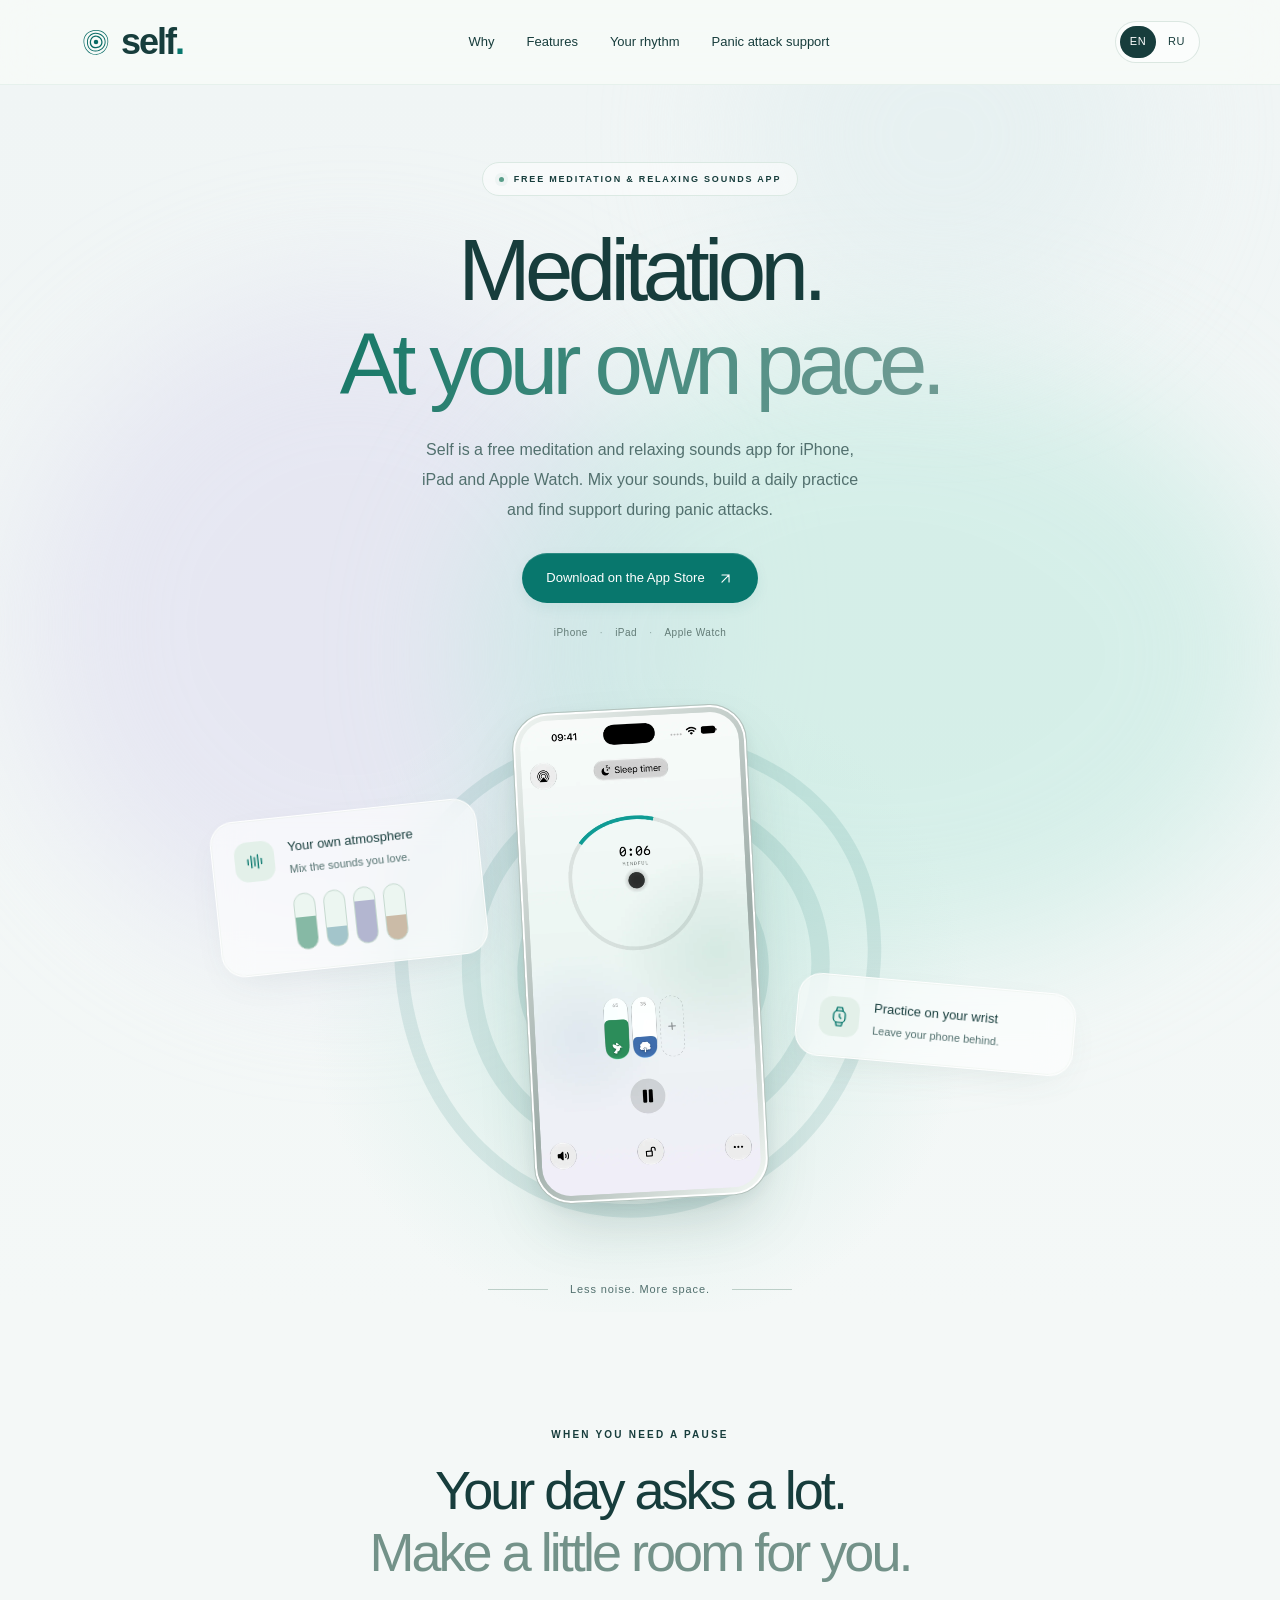
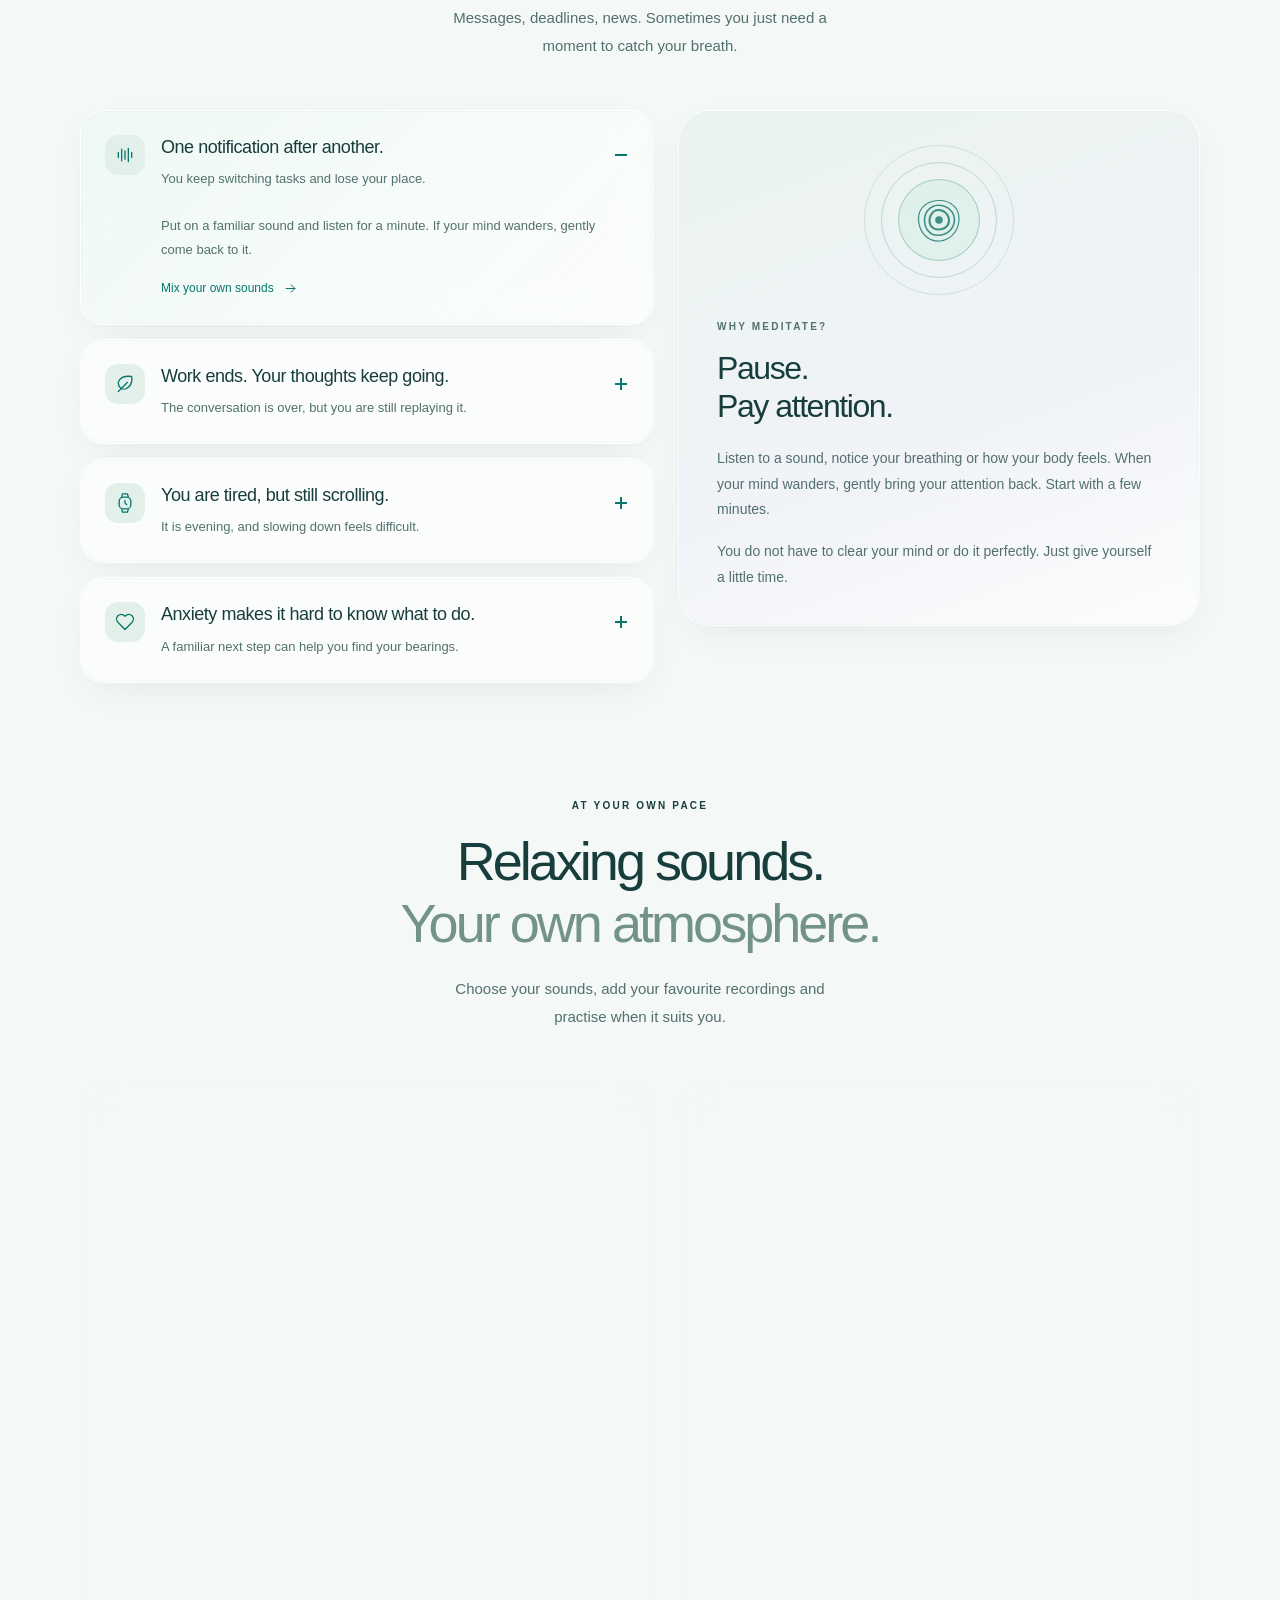
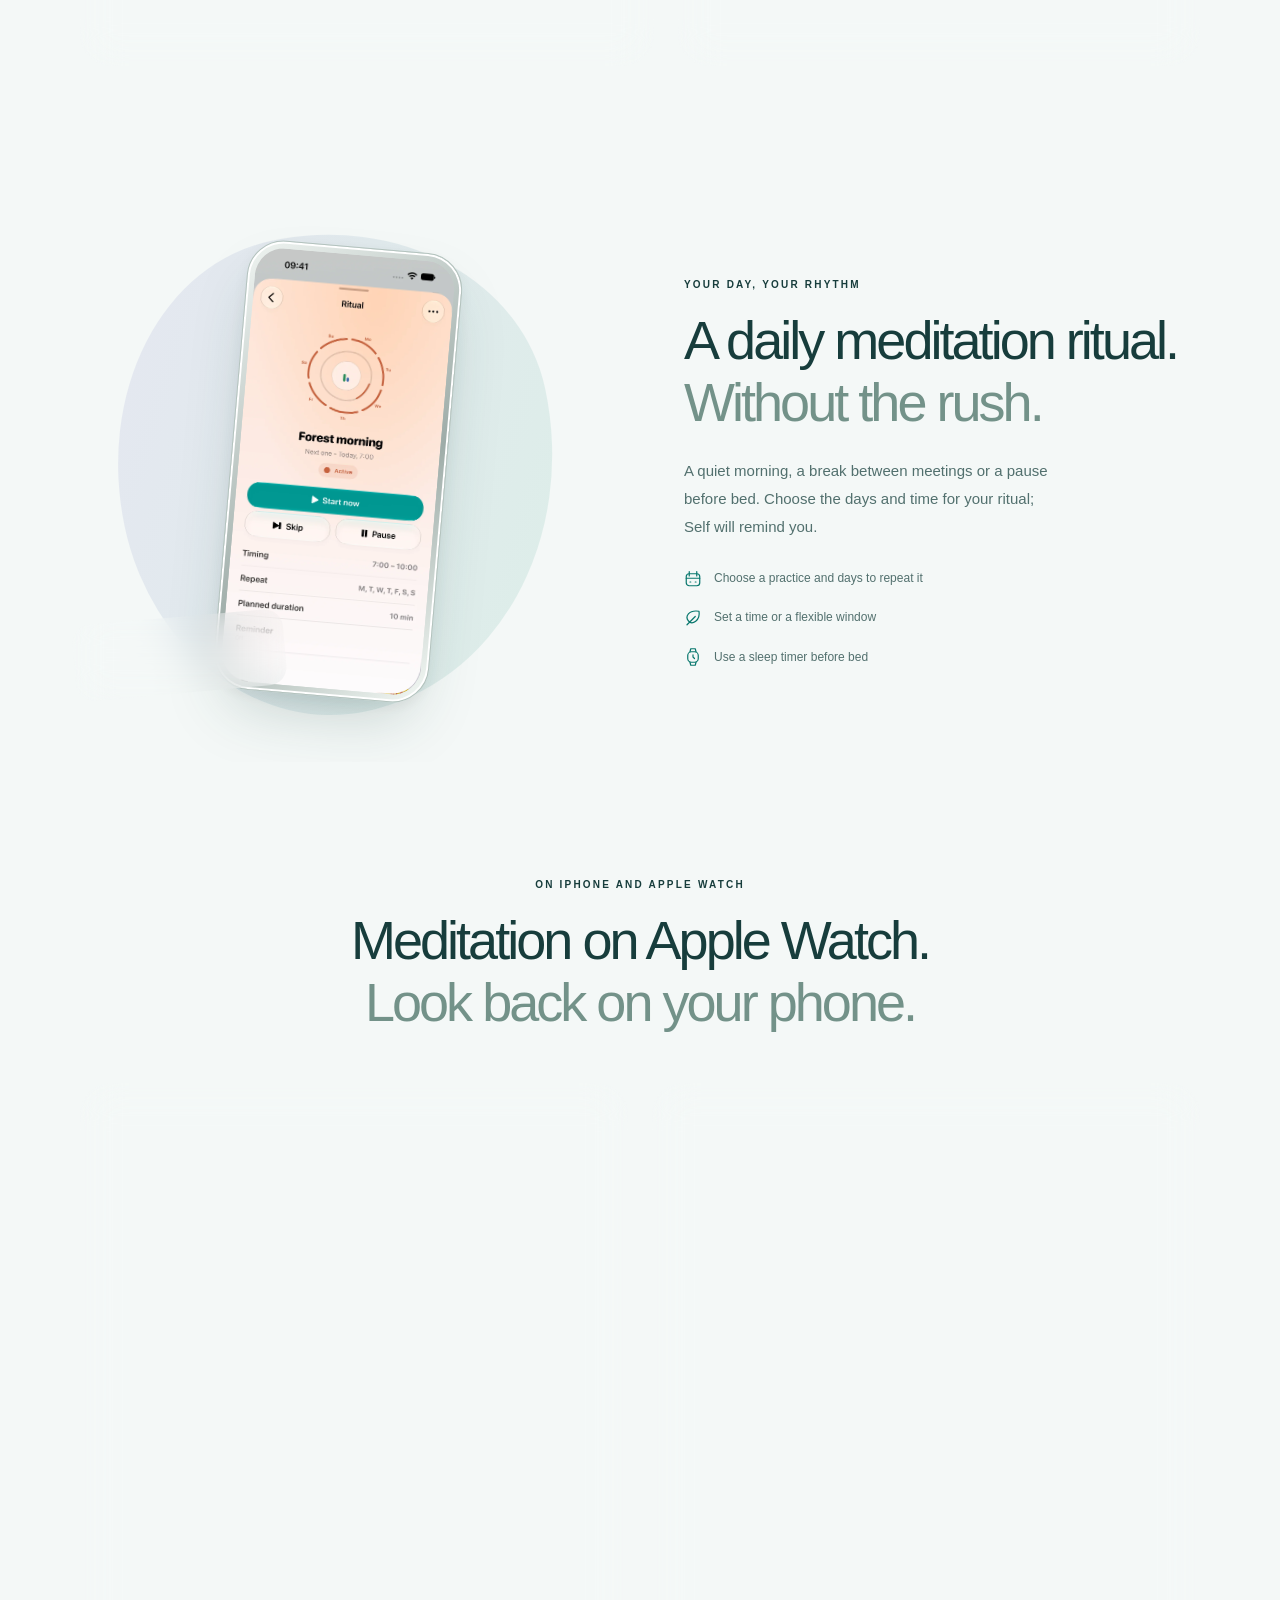
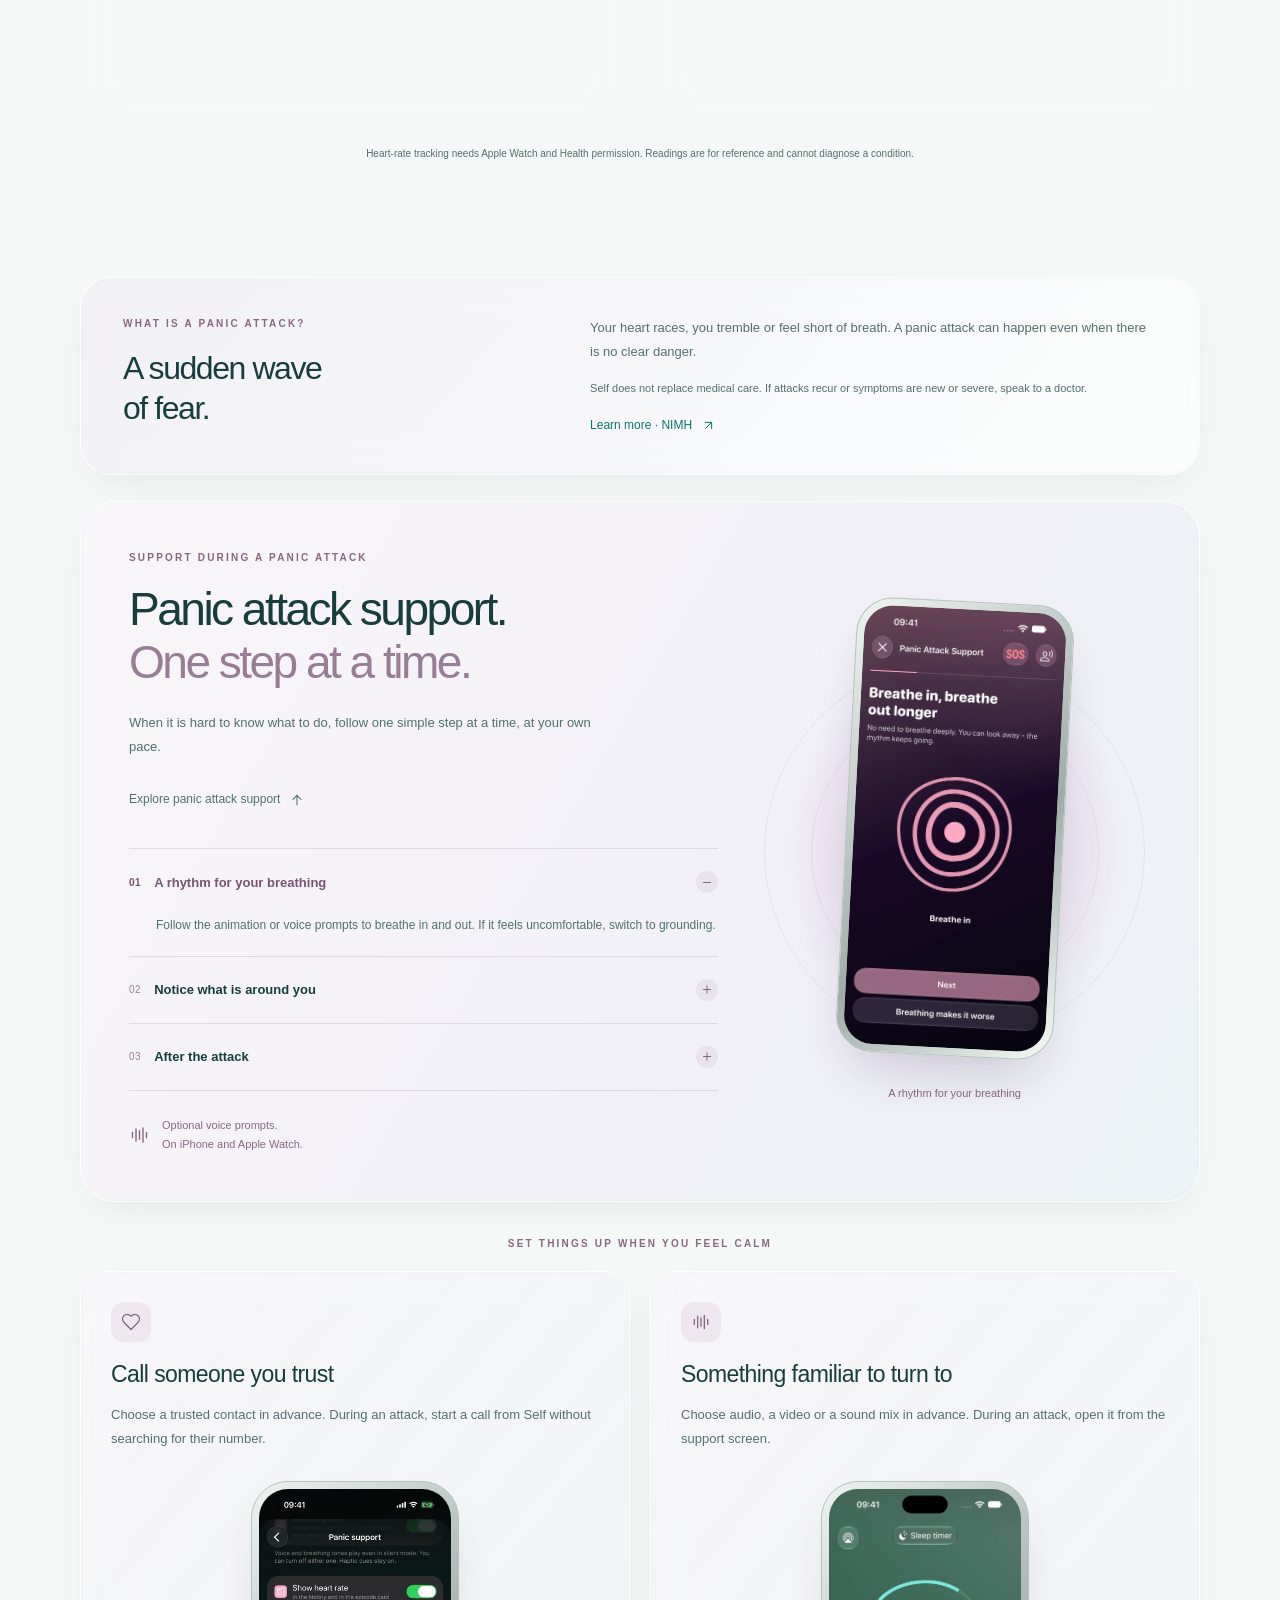
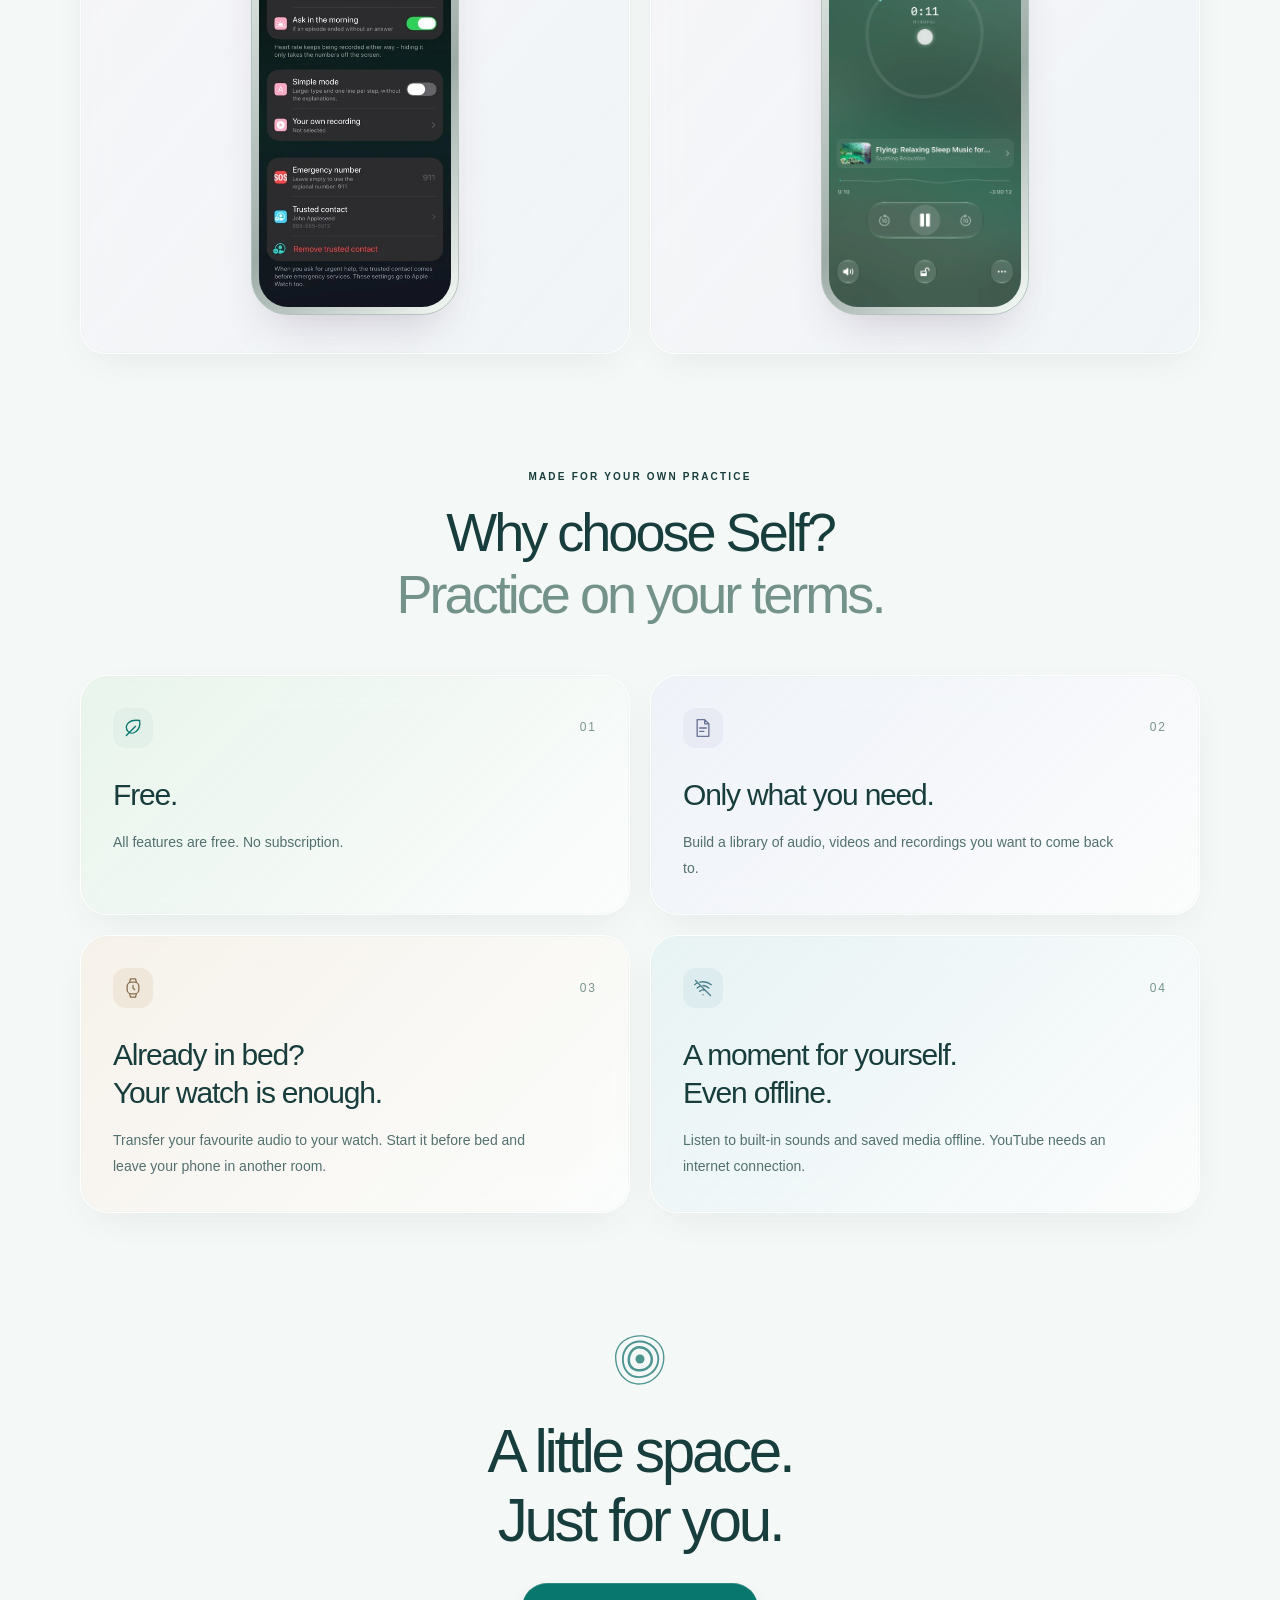
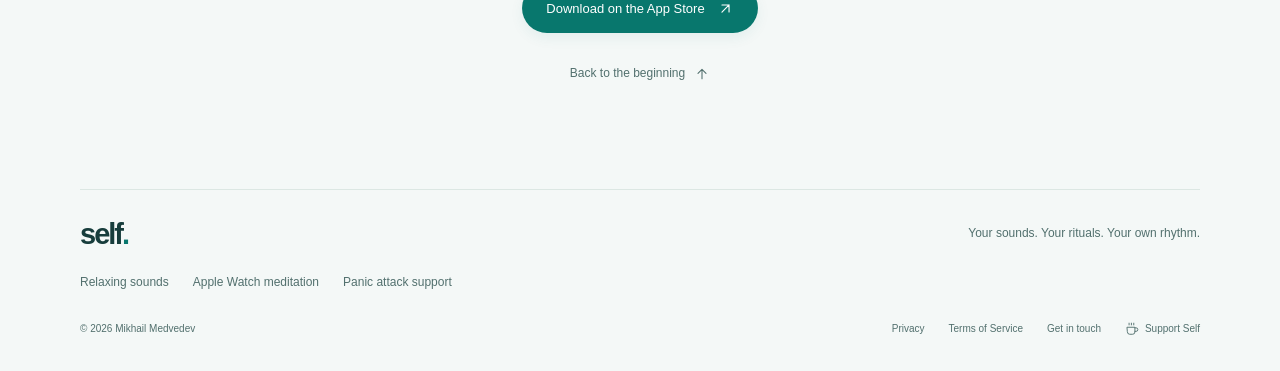
==== commit 0a041220: "Fix name for copyright" ====
--- a/index.html
+++ b/index.html
@@ -288,6 +288,6 @@
     <section class="closing container" data-reveal aria-labelledby="closing-title"><img src="assets/mark.svg" width="64" height="64" alt=""><h2 id="closing-title">A little space.<br>Just for you.</h2><div class="closing-actions"><a class="button button-primary" href="https://apps.apple.com/app/id6794390672" target="_blank" rel="noopener noreferrer" data-analytics-event="download_app_closing" data-goatcounter-click="download_app_closing_en" data-goatcounter-title="App Store: closing" data-goatcounter-no-session="1"><span>Download on the App Store</span><svg class="icon" aria-hidden="true"><use href="#i-external"/></svg></a></div><a class="text-link" href="#main"><span>Back to the beginning</span><svg class="icon" aria-hidden="true"><use href="#i-arrow"/></svg></a></section>
   </main>
 
-  <footer class="site-footer container"><div class="footer-top"><a class="wordmark" href="#" aria-label="Self"><span>self<span class="wordmark-dot">.</span></span></a><p>Your sounds. Your rituals. Your own rhythm.</p></div><nav class="footer-features" aria-label="Explore Self"><a href="relaxing-sounds/">Relaxing sounds</a><a href="apple-watch-meditation/">Apple Watch meditation</a><a href="panic-attack-support/">Panic attack support</a></nav><div class="footer-bottom"><span class="copyright">© <span data-year>2026</span> <span>Developer</span></span><nav aria-label="Useful links"><a href="privacy/">Privacy</a><a href="terms/">Terms of Service</a><a href="mailto:codedbear@icloud.com">Get in touch</a><a href="https://buymeacoffee.com/mikhailstories" data-analytics-event="support_author_footer" data-goatcounter-click="support_author_footer_en" data-goatcounter-title="Buy Me a Coffee: footer" data-goatcounter-no-session="1" target="_blank" rel="noopener noreferrer" class="footer-coffee"><svg class="icon" aria-hidden="true"><use href="#i-coffee"/></svg><span>Support Self</span></a></nav></div></footer>
+  <footer class="site-footer container"><div class="footer-top"><a class="wordmark" href="#" aria-label="Self"><span>self<span class="wordmark-dot">.</span></span></a><p>Your sounds. Your rituals. Your own rhythm.</p></div><nav class="footer-features" aria-label="Explore Self"><a href="relaxing-sounds/">Relaxing sounds</a><a href="apple-watch-meditation/">Apple Watch meditation</a><a href="panic-attack-support/">Panic attack support</a></nav><div class="footer-bottom"><span class="copyright">© <span data-year>2026</span> <span>Mikhail Medvedev</span></span><nav aria-label="Useful links"><a href="privacy/">Privacy</a><a href="terms/">Terms of Service</a><a href="mailto:codedbear@icloud.com">Get in touch</a><a href="https://buymeacoffee.com/mikhailstories" data-analytics-event="support_author_footer" data-goatcounter-click="support_author_footer_en" data-goatcounter-title="Buy Me a Coffee: footer" data-goatcounter-no-session="1" target="_blank" rel="noopener noreferrer" class="footer-coffee"><svg class="icon" aria-hidden="true"><use href="#i-coffee"/></svg><span>Support Self</span></a></nav></div></footer>
 </body>
 </html>
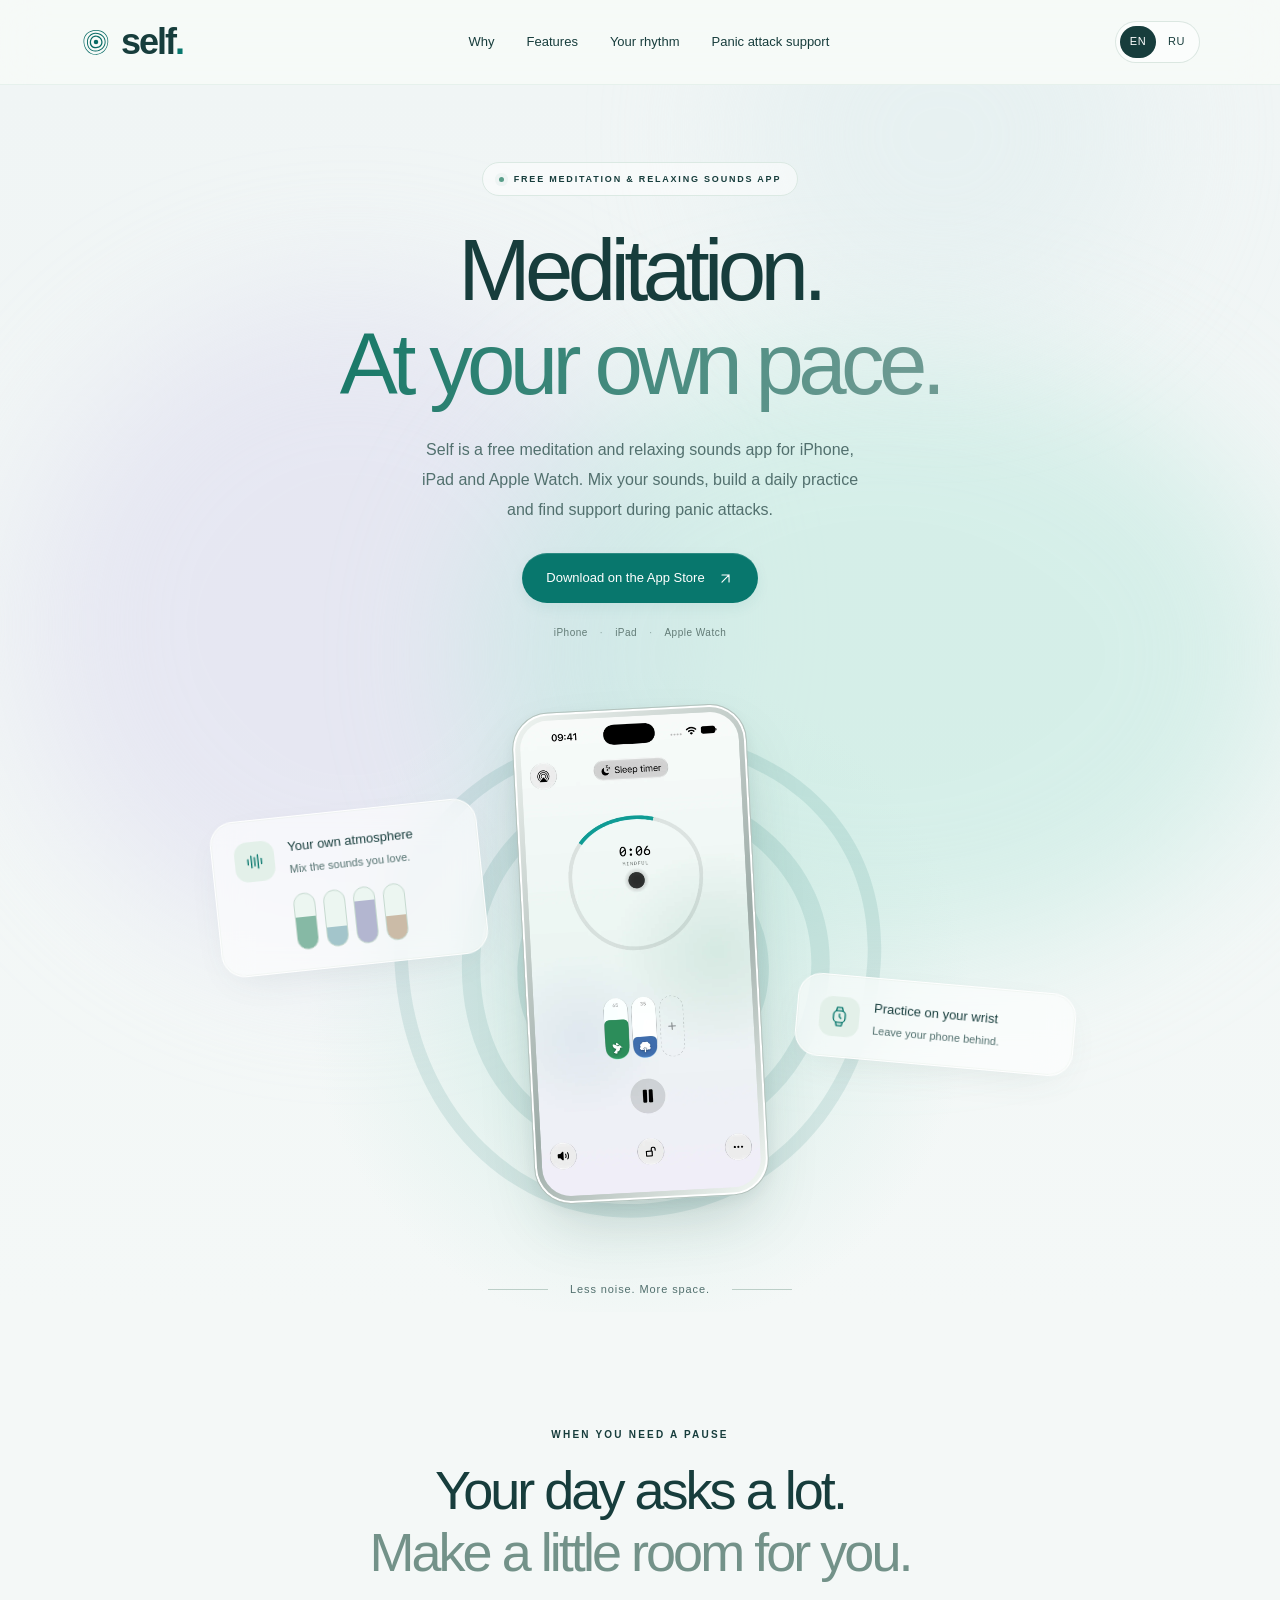
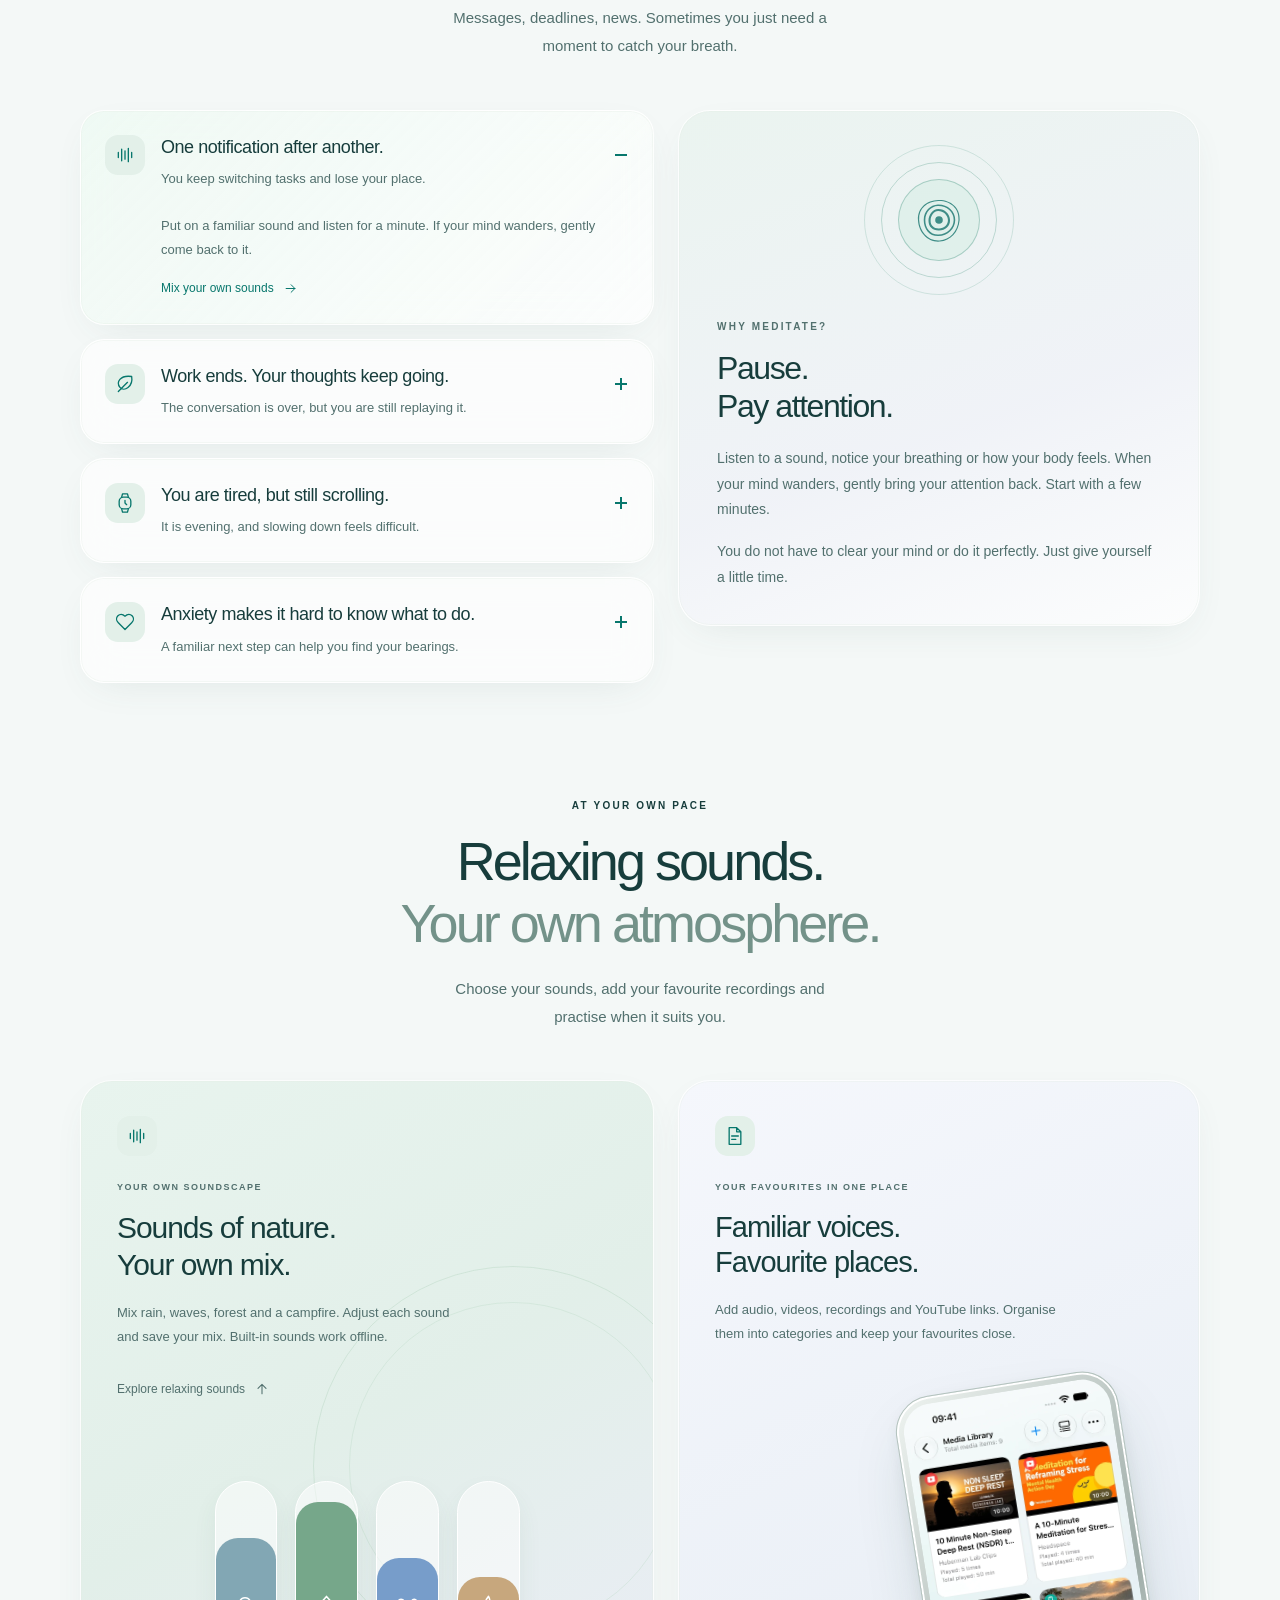
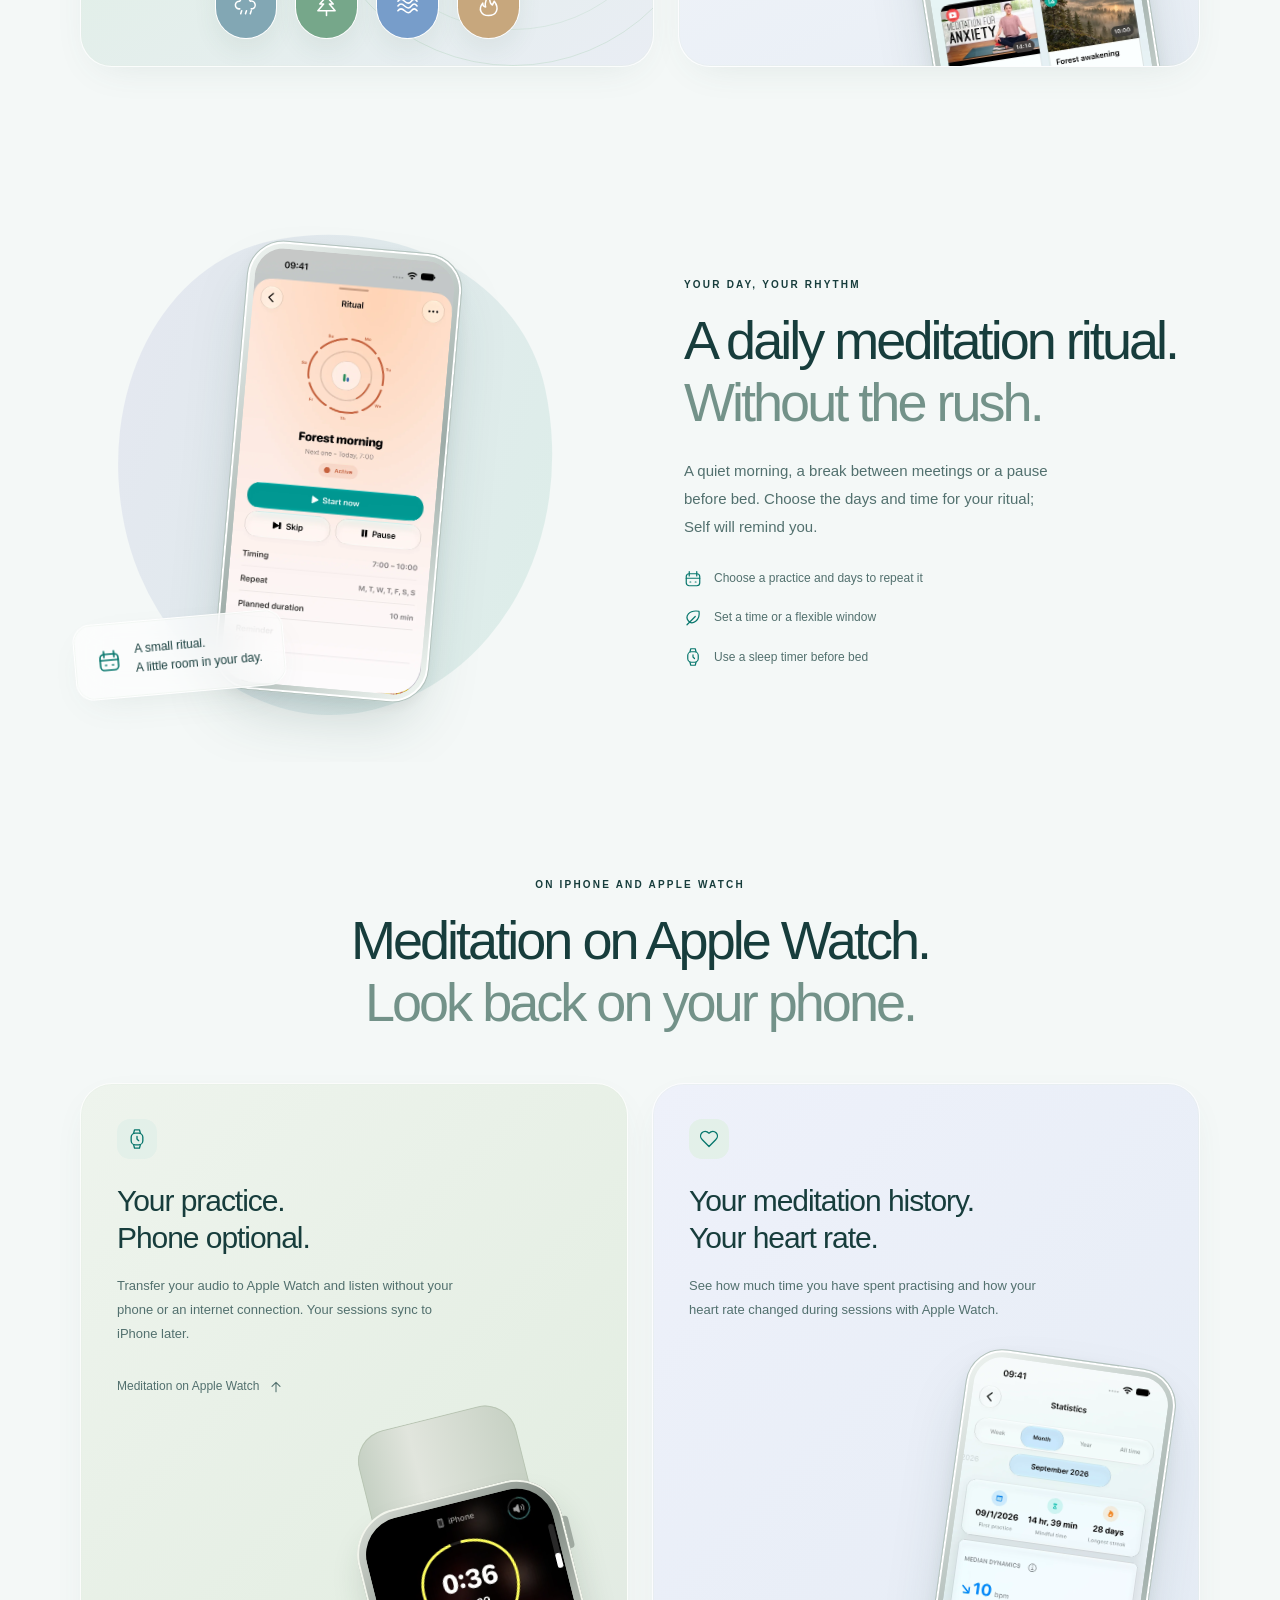
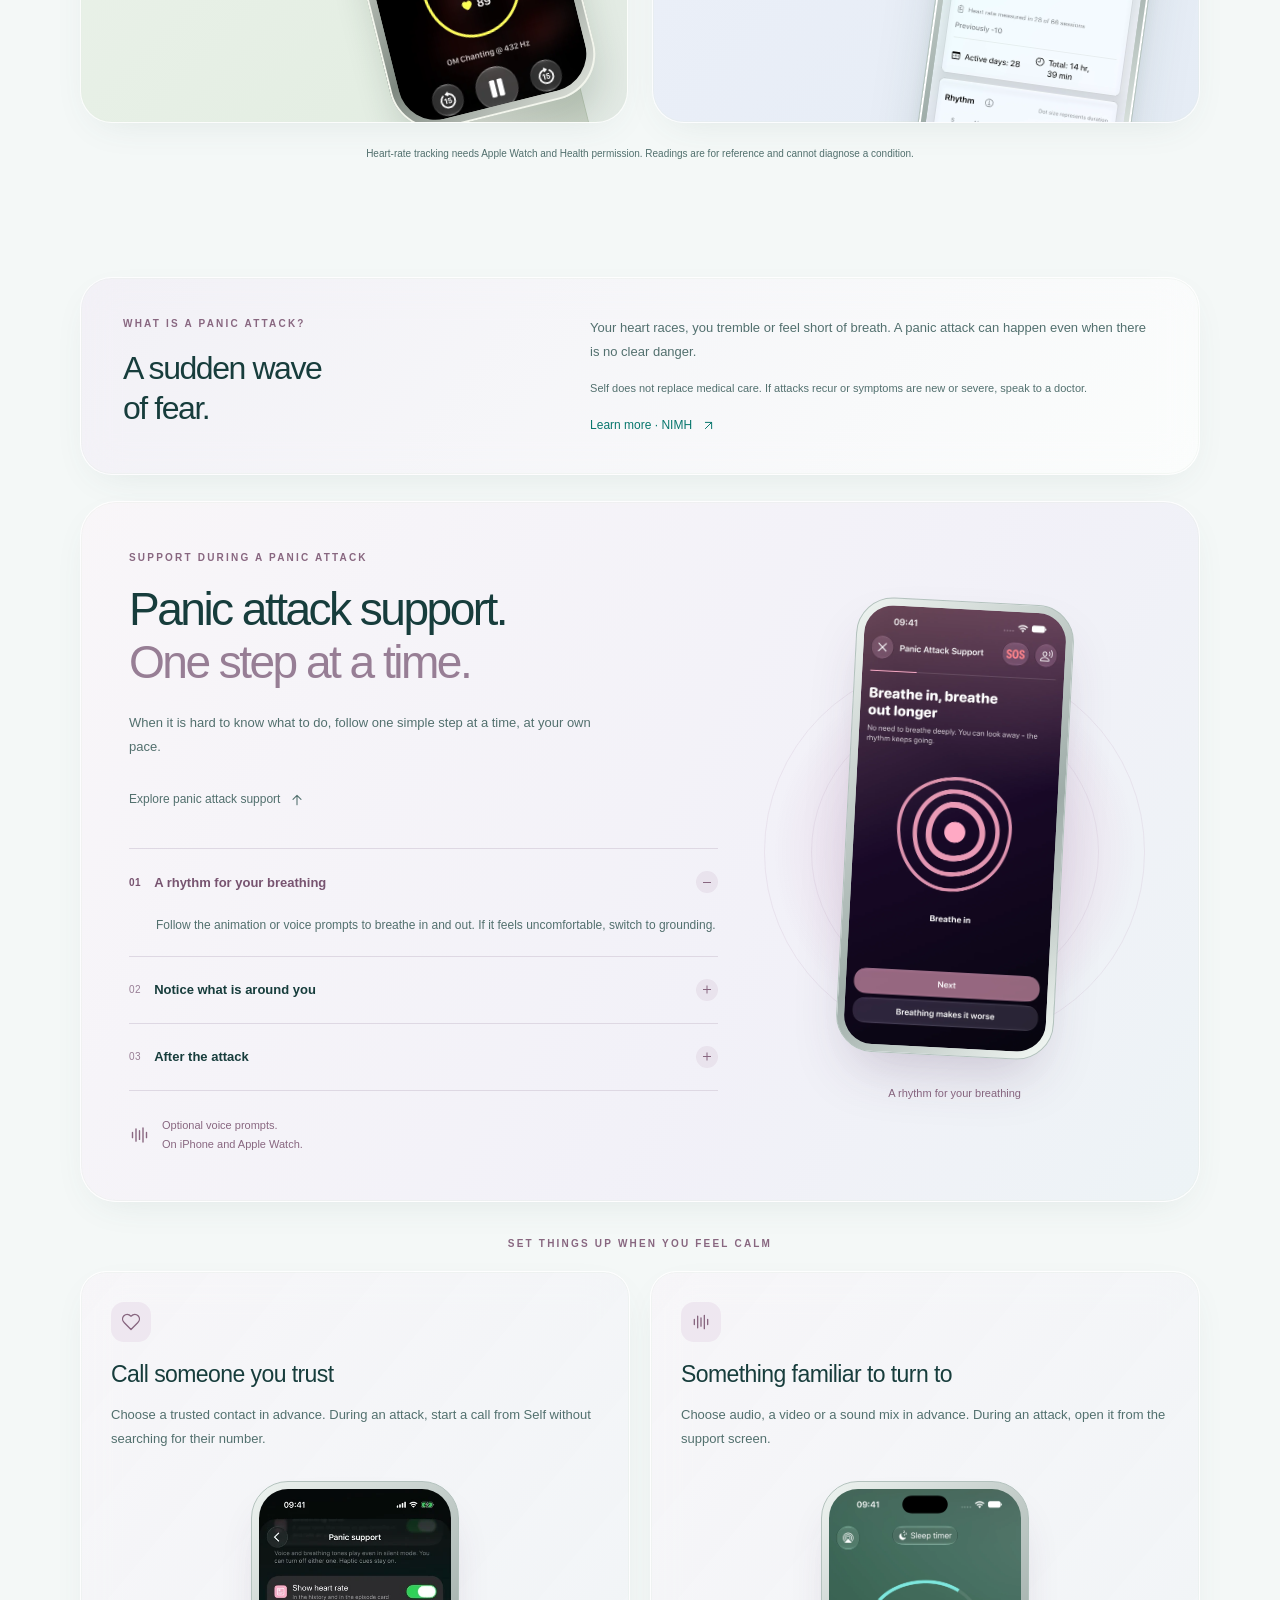
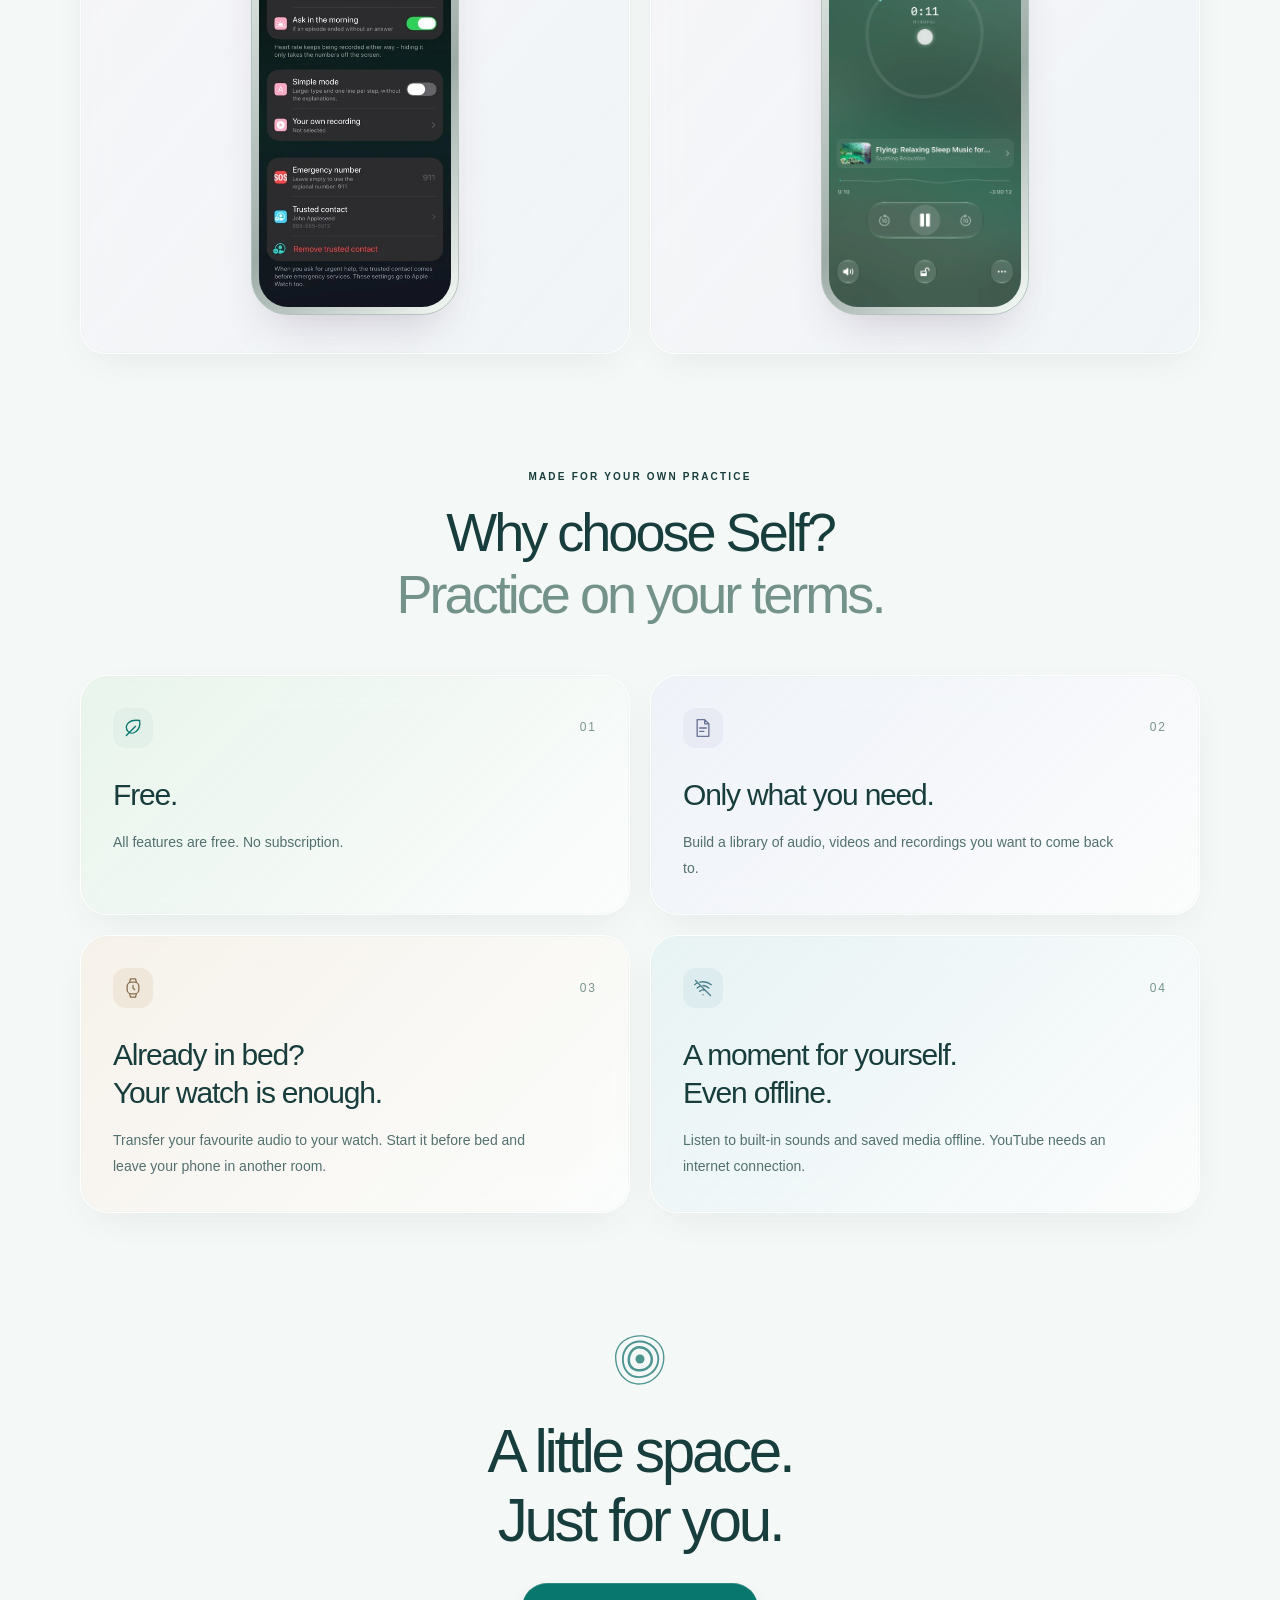
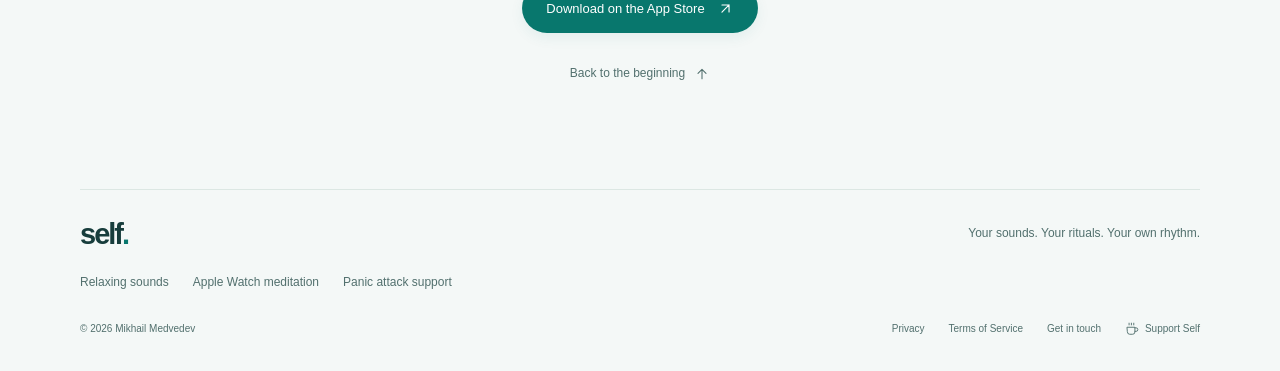
==== commit 93da5c62: "dark theme" ====
--- a/index.html
+++ b/index.html
@@ -3,7 +3,9 @@
 <head>
   <meta charset="utf-8">
   <meta name="viewport" content="width=device-width, initial-scale=1">
-  <meta name="theme-color" content="#eff6f5">
+  <meta name="color-scheme" content="light dark">
+  <meta name="theme-color" content="#eff6f5" media="(prefers-color-scheme: light)">
+  <meta name="theme-color" content="#101e1e" media="(prefers-color-scheme: dark)">
   <title>Self - Free Meditation &amp; Relaxing Sounds App</title>
   <meta name="description" content="Meditate with relaxing sounds, create daily rituals and find panic attack support. Self is free on iPhone, iPad and Apple Watch, with offline audio.">
   <link rel="canonical" href="https://c0dedbear.github.io/self/">
--- a/assets/site.css
+++ b/assets/site.css
@@ -1,5 +1,5 @@
 :root {
-  color-scheme: light;
+  color-scheme: light dark;
   --ink: #173d3c;
   --secondary: #52706e;
   --accent: #08776d;
@@ -463,3 +463,84 @@
   [data-reveal-state="waiting"] { opacity: 1; transform: none; }
   .scene-phone { transform: rotate(-3deg); }
 }
+
+@media(prefers-color-scheme: dark) {
+  :root {
+    --ink: #e3f1ed;
+    --secondary: #adc4bc;
+    --accent: #88d9c3;
+    --accent-dark: #abe8d6;
+    --mint: #254a40;
+    --background: #101e1e;
+    --rule: #304744;
+    --glass: rgb(32 51 49 / 72%);
+  }
+  ::selection { background: #345e52; }
+  .skip-link, .button-primary { color: #102e28; }
+  .button-primary { box-shadow: 0 5px 14px #00000026, inset 0 1px 0 #ffffff26; }
+  .button-primary:hover { box-shadow: 0 10px 24px #00000040; }
+  .site-header { background: rgb(16 30 30 / 82%); border-bottom-color: rgb(75 104 94 / 45%); }
+  .language-switch { background: rgb(32 51 49 / 75%); border-color: var(--rule); }
+  .language-switch a[aria-current="page"] { color: var(--background); }
+  .mobile-menu nav { background: #1b302d; box-shadow: 0 15px 35px #00000040; }
+  .mobile-menu a:hover { background: #2a443d; }
+  .hero { background: linear-gradient(180deg, #132526, var(--background)); }
+  .hero-wash span:nth-child(1) { background: #3d385b; }
+  .hero-wash span:nth-child(2) { background: #255a49; }
+  .hero-wash span:nth-child(3) { background: #294449; }
+  .hero-eyebrow { background: rgb(32 51 49 / 60%); border-color: var(--rule); }
+  .status-dot { background: var(--accent); box-shadow: 0 0 0 4px #88d9c310; }
+  .gradient-text { background-image: linear-gradient(110deg, #88d9c3, #b3d4cc 92%); }
+  .platforms, .soft-text, .advantage-number { color: #a0c4b6; }
+  .scene-halo { background: radial-gradient(circle, #366f5b70 0%, #294f423d 45%, transparent 68%); }
+  .scene-mark { opacity: .14; }
+  .phone-frame { background: linear-gradient(135deg, #546760, #273a35 60%, #667a6f); border-color: #52695e; box-shadow: 0 30px 65px -20px #00000080, 0 5px 14px #00000026, inset 0 0 0 2px #8aa396; }
+  .glass-surface { border-color: rgb(123 160 143 / 24%); box-shadow: 0 12px 40px -18px #00000066, inset 0 0 0 1px #a5c7b508; }
+  .tile-icon { background: #2b493e; }
+  .mini-faders i { border-color: #496359; background: linear-gradient(to top, #6c9f88 58%, #293f36 58%); }
+  .mini-faders i:nth-child(2) { background: linear-gradient(to top, #7da5ad 34%, #293f36 34%); }
+  .mini-faders i:nth-child(3) { background: linear-gradient(to top, #9298be 77%, #293f36 77%); }
+  .mini-faders i:nth-child(4) { background: linear-gradient(to top, #ad967a 43%, #293f36 43%); }
+  .caption-line { background: var(--rule); }
+  .sound-card { background: linear-gradient(150deg, #203e32, #223c34 55%, #2c3545); }
+  .sound-orbit { border-color: #658e7447; }
+  .sound-orbit::after { border-color: #658e7433; }
+  .sound-bar { background: #152c2685; border-color: #5c8071; box-shadow: 0 12px 24px #00000026; }
+  .sound-bar span { background: #4a7584; }
+  .sound-bar.forest span { background: #49765c; }
+  .sound-bar.waves span { background: #4d73a3; }
+  .sound-bar.fire span { background: #876841; }
+  .library-card { background: linear-gradient(155deg, #293142, #223039); }
+  .rhythm-blob { background: linear-gradient(120deg, #333449, #244438); }
+  .watch-card { background: linear-gradient(135deg, #293b2d, #253c2e 75%, #28382e); }
+  .watch-strap { background: linear-gradient(90deg, #43503f, #62705a 35%, #455440); box-shadow: inset 0 0 0 1px #718266; }
+  .watch-frame { background: linear-gradient(145deg, #63705f, #303f34 48%, #7d8973); box-shadow: 0 22px 32px #00000066, inset 0 0 0 2px #96a486; }
+  .watch-frame::after { background: #72816b; }
+  .diary-card { background: linear-gradient(135deg, #2b3246, #243340); }
+  .panic-panel { background: linear-gradient(120deg, #352b38e6, #302d40e6 65%, #293740e6); }
+  .panic-copy .eyebrow, .panic-voice, .panic-caption, .panic-preparation > .eyebrow, .panic-context .eyebrow { color: #d2b0cd; }
+  .panic-copy .soft-text, .panic-step { color: #c4aec9; }
+  .panic-mechanics, .panic-mechanics details { border-color: #514357; }
+  .panic-mechanics summary:hover, .panic-mechanics details[data-active="true"] summary, .panic-mechanics details[data-active="true"] .panic-step { color: #e2bfdd; }
+  .panic-expand { background: #514057; }
+  .panic-expand::before, .panic-expand::after { background: #d2b0cd; }
+  .panic-orbit { background: radial-gradient(circle, #664369 0, #50385040 62%, transparent 72%); }
+  .panic-orbit::before, .panic-orbit::after { border-color: #b793be30; }
+  .panic-personal-card { background: linear-gradient(130deg, #352c3bbd, #27383eb0); }
+  .panic-personal-card .tile-icon { background: #4a3850; color: #d2b0cd; }
+  .everyday-card[open] { background: linear-gradient(135deg, #244333e6, #22352db3); }
+  .practice-meaning { background: linear-gradient(160deg, #284337b3, #30354ab3 60%, #22352db3); }
+  .practice-orbit span:nth-child(3) { background: #345e4b73; }
+  .panic-context { background: linear-gradient(130deg, #3b3047a6, #23332fa6); }
+  .advantage-free { background: linear-gradient(135deg, #284333c9, #22352da6); }
+  .advantage-library { background: linear-gradient(135deg, #30364cc9, #24313aa6); }
+  .advantage-watch { background: linear-gradient(135deg, #433a2cb3, #2d342da6); }
+  .advantage-offline { background: linear-gradient(135deg, #264148c9, #233338a6); }
+  .advantage-library .tile-icon { background: #3b415c; color: #bac4ed; }
+  .advantage-watch .tile-icon { background: #524531; color: #e0c39b; }
+  .advantage-offline .tile-icon { background: #2c4d56; color: #a0d2df; }
+  @media(hover: hover) {
+    .feature-card:hover { box-shadow: 0 28px 65px -26px #00000080; }
+    .advantage-card:hover { box-shadow: 0 24px 50px -25px #00000080; }
+  }
+}
